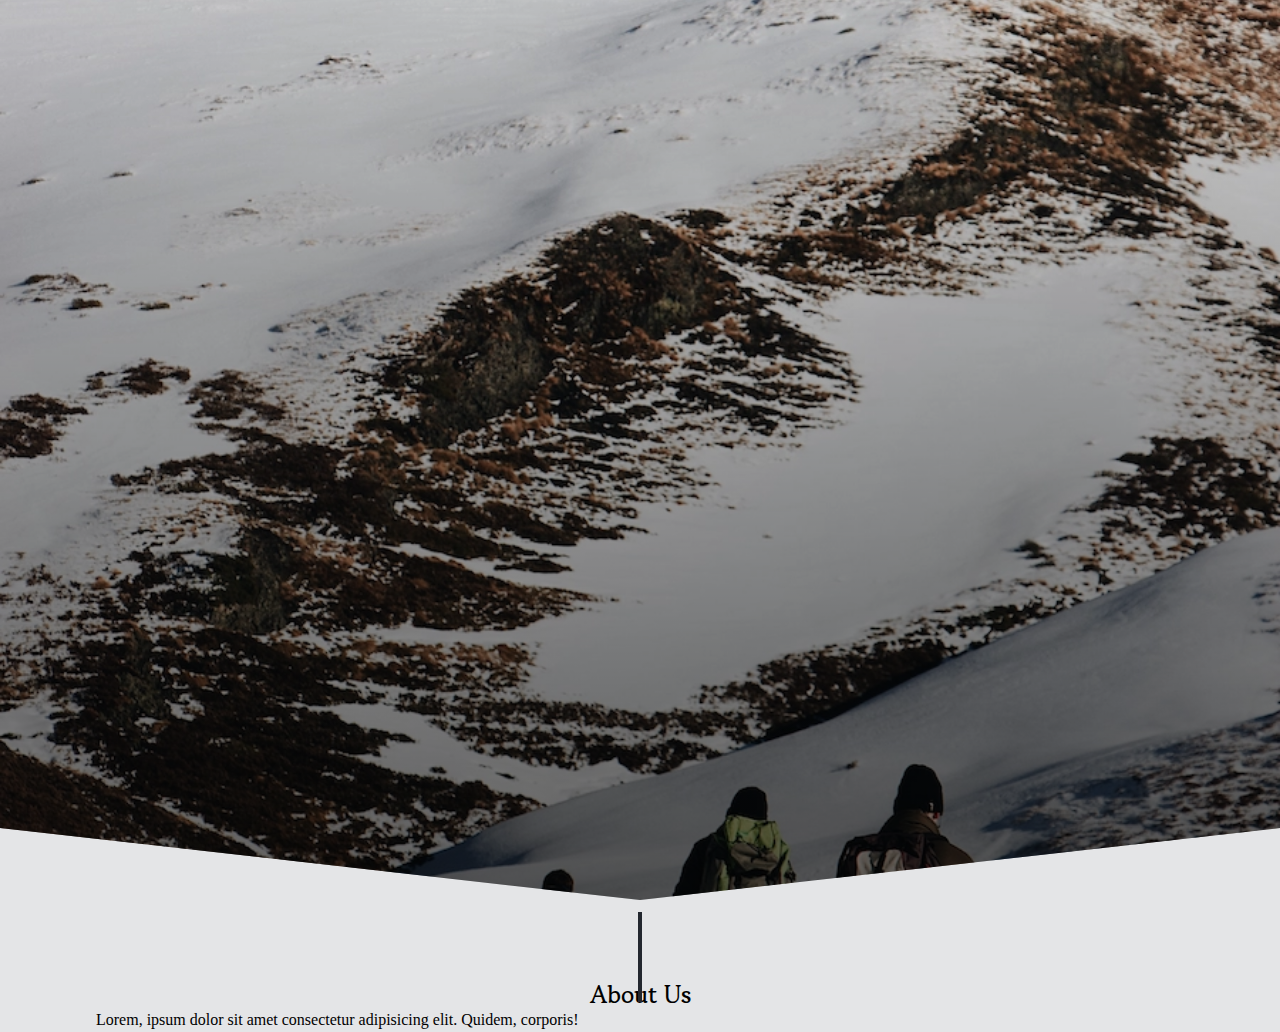
==== index.html @ 4d96a9f2 "moderate additions" ====
<!DOCTYPE html>
<html lang="en">
    <head>
        <meta charset="UTF-8" />
        <meta http-equiv="X-UA-Compatible" content="IE=edge" />
        <meta name="viewport" content="width=device-width, initial-scale=1.0" />
        <title>Adventure Club</title>
        <!-- Google font -->
        <link rel="preconnect" href="https://fonts.googleapis.com" />
        <link rel="preconnect" href="https://fonts.gstatic.com" crossorigin />
        <link href="https://fonts.googleapis.com/css2?family=Gowun+Batang:wght@400;700&family=Roboto:ital,wght@0,300;0,400;1,700;1,900&display=swap" rel="stylesheet" />
        <!-- CSS -->
        <link rel="stylesheet" href="style.css" />
        <!-- Javascript -->
        <script src="./script.js" defer></script>
    </head>
    <body>
        <header class="header">
            <nav class="header__main-nav">
                <div class="header__nav-content">
                    <div class="header__nav-header">

                    </div>
                    <div class="header__nav-list-container">
                        <ul class="header__nav-list">
                            <li><a href="#">Home</a></li>
                            <li><a href="#">About Us</a></li>
                            <li><a href="#">Activities</a></li>
                            <li><a href="#">Blog</a></li>
                            <li><a href="#">Contact</a></li>
                        </ul>
                    </div>
                </div>
            </nav>

            <div class="header__banner">
                <div class="container header__banner-text-wrapper">
                    <img src="./assets/logos/mountain-logo-white.png" class="header__banner-logo" alt="">
                    <h1 class="header__heading">Welcome to Mountain Expeditions Club!</h1>
                    <p class="header__intro-text">Overseers Expeditions, Mountain Challenges, Private Guiding & Instructing</p>
                </div>
            </div>
        </header>
        
        <section class="about">
            <div class="container">
                <h2 class="about__heading">About Us</h2>
                <p>Lorem, ipsum dolor sit amet consectetur adipisicing elit. Quidem, corporis!</p>
            </div>

        </section>
    </body>
</html>
---- style.css ----
/*=================
Custom Properties
=================*/
:root{
    --ff-accent: 'Gowun Batang', serif;
    --ff-primary: 'Roboto', sans-serif;

    --clr-white: hsl(220, 6%, 90%);
    --clr-gray-light: hsl(233, 5%, 61%);
    --clr-gray: hsl(224, 8%, 38%);
    --clr-black: hsl(220, 15%, 16%);

    --clr-primary-v-light: hsl(215, 11%, 70%);
    --clr-primary-light: hsl(212, 12%, 51%);
    --clr-primary: hsl(219, 18%, 34%);
    
    --transition: all .3s;
    --radius: 10px;
}
/*=================
Global Styles
=================*/
*, *::before, *::after{
    padding: 0;
    margin: 0;
    box-sizing: border-box;
}
body{
    background: var(--clr-white);
    line-height: 1.5;
}
img{
    max-width: 100%;
}
a{
    text-decoration: none;
}
h1,h2,h3{
    font-family: var(--ff-accent);
    line-height: 1.1;
}
/*=================
Utility Classes
=================*/
.container{
    width: min(85vw, 70.5rem);
    margin: 0 auto;
}
.row{
    display: flex;
}
/*=================
Animations
=================*/
@keyframes fade-in {
    to {
        opacity: 1;
        transform: translate(0);
    }
}
/*=================
Main Header
=================*/
.header{
    background: linear-gradient(to top, hsla(0,0%,0%,.6), hsla(0,0%,0%,.1)),
        url("./assets/images/mobile/hero.webp") no-repeat center /cover;
    min-height: 100vh;
    clip-path: polygon(0 0, 100% 0, 100% 92%, 50% 100%, 0 92%);
    color: white;
    display: flex;
    justify-content: center;
    align-items: center;
}
.header__nav-list-container{
    display: none;
}
.header__banner{
    display: flex;
    flex-direction: column;
    justify-content: center;
    align-items: center;

}
.header__banner-logo{
    display: block;
    width: 150px;
    margin: 0 auto;
    transform: translateY(-20px);
    opacity: 0;
    animation: fade-in 1s ease-out forwards;
}
.header__banner-text-wrapper{
    text-align: center;
}
.header__heading{
    font-size: 2.5rem;
    opacity: 0;
    margin-top: 2rem;
    transform: translateX(-20px);
    animation: fade-in 1s ease-out forwards 1s;
}
.header__intro-text{
    font-family: var(--ff-primary);
    font-size: 0.8125rem;
    font-style: italic;
    opacity: 0;
    transform: translateY(20px);
    animation: fade-in 1s ease-out forwards 2s;
    margin-top: 1.5rem;

}
/*=================
About Us Section
=================*/
.about{
    margin-top: 4.5rem;
    position: relative;
}
.about::before{
    content: "";
    position: absolute;
    top: -100%;
    left: 50%;
    transform: translateX(-50%);
    height: 90px;
    width: 4px;
    background: var(--clr-black)
}
.about__heading{
    padding-top: .6rem;
    text-align: center;
    font-weight: 700;
    /* transform: translateX(-10px); */
    /* opacity: 0; */
    /* animation: fade-in 1s ease-out forwards; */
}
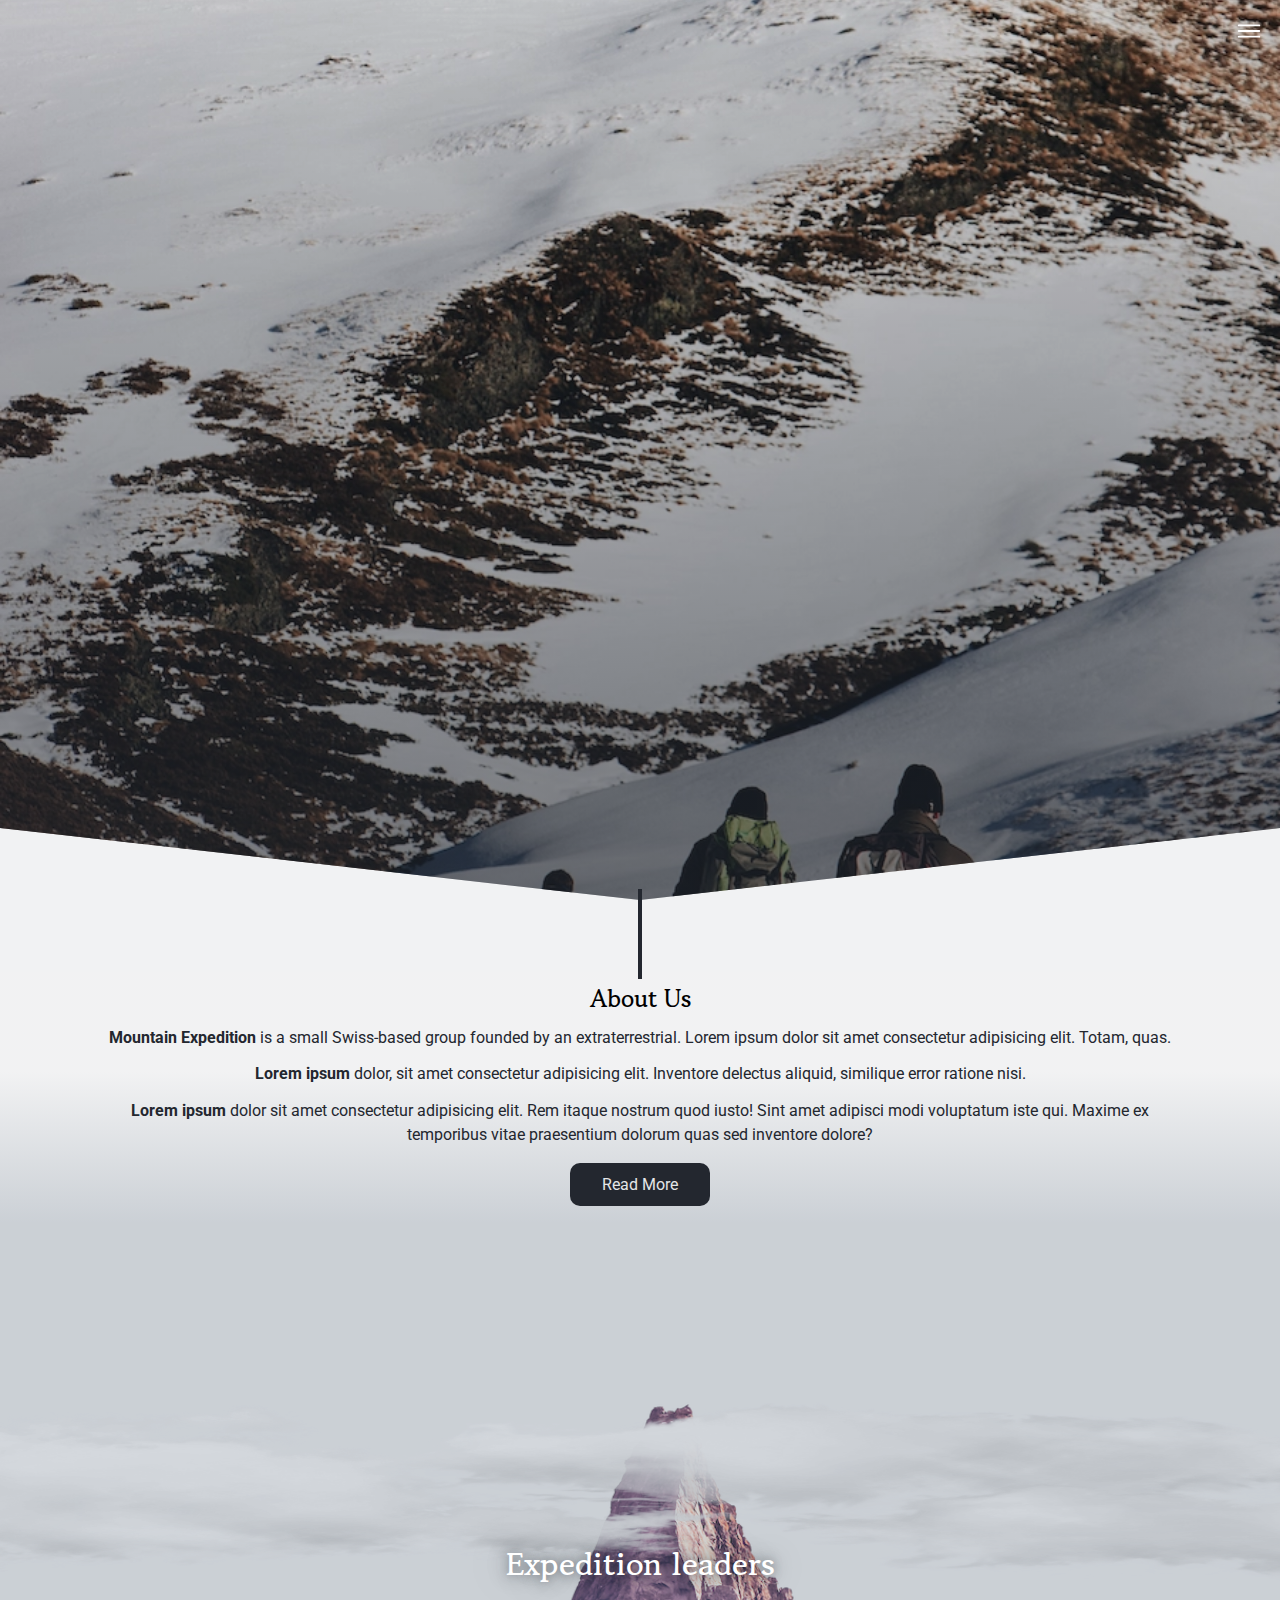
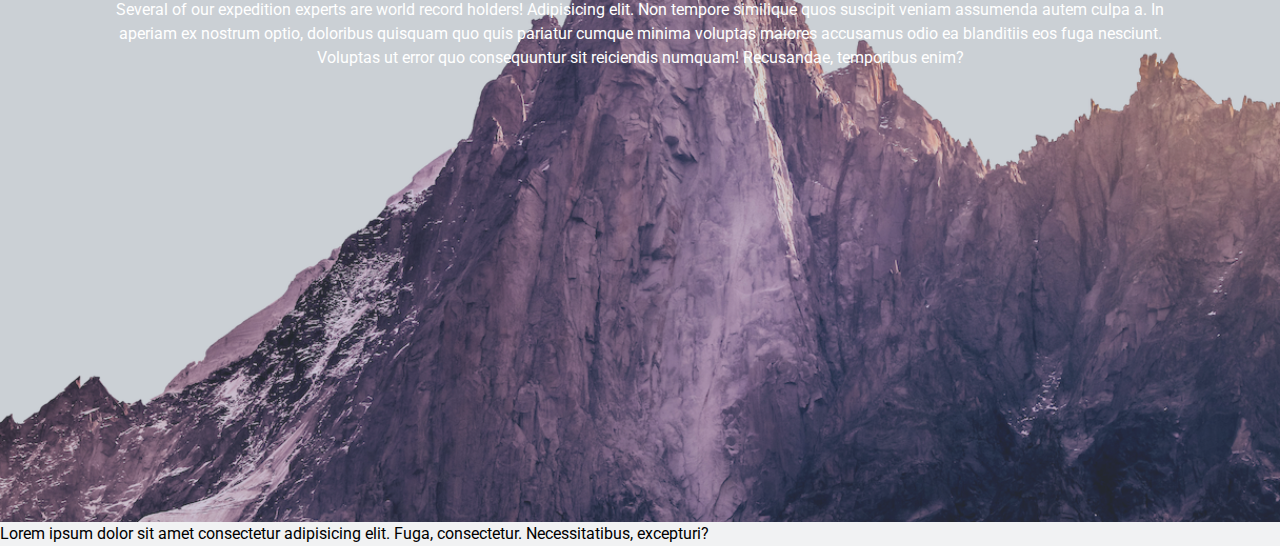
==== commit 2cad638f: "done with about section" ====
--- a/index.html
+++ b/index.html
@@ -15,12 +15,13 @@
         <script src="./script.js" defer></script>
     </head>
     <body>
+
         <header class="header">
             <nav class="header__main-nav">
                 <div class="header__nav-content">
-                    <div class="header__nav-header">
-
-                    </div>
+                    <button type="button" class="header__toggle-btn">
+                        <svg class="header__toggle-icon" xmlns="http://www.w3.org/2000/svg" viewBox="0 0 512 512"><title>ionicons-v5-j</title><line x1="80" y1="160" x2="432" y2="160" style="fill:none;stroke:#fff;stroke-linecap:round;stroke-miterlimit:10;stroke-width:32px"/><line x1="80" y1="256" x2="432" y2="256" style="fill:none;stroke:#fff;stroke-linecap:round;stroke-miterlimit:10;stroke-width:32px"/><line x1="80" y1="352" x2="432" y2="352" style="fill:none;stroke:#fff;stroke-linecap:round;stroke-miterlimit:10;stroke-width:32px"/></svg>
+                    </button>
                     <div class="header__nav-list-container">
                         <ul class="header__nav-list">
                             <li><a href="#">Home</a></li>
@@ -45,9 +46,38 @@
         <section class="about">
             <div class="container">
                 <h2 class="about__heading">About Us</h2>
-                <p>Lorem, ipsum dolor sit amet consectetur adipisicing elit. Quidem, corporis!</p>
+                <div class="row">
+                    <div class="col">
+                        <p class="about__text"><strong>Mountain Expedition</strong> is a small Swiss-based group founded
+                            by an extraterrestrial. Lorem ipsum dolor sit amet consectetur adipisicing elit. Totam, quas.
+                        </p>
+                        <p class="about__text"><strong>Lorem ipsum</strong> dolor, sit amet consectetur adipisicing elit. Inventore delectus aliquid, similique error ratione nisi.</p>
+                    </div>
+                    <div class="col">
+                        <p class="about__text"><strong>Lorem ipsum</strong> dolor sit amet consectetur adipisicing elit. Rem itaque nostrum quod iusto! Sint amet adipisci modi voluptatum iste qui. Maxime ex temporibus vitae praesentium dolorum quas sed inventore dolore?</p>
+                        <a href="#" class="about__about-btn">Read More</a>
+                    </div>
+                </div>
             </div>
+        </section>
 
+        <section class="leaders">
+            <div class="container">
+                 <img src="./assets/logos/mountain-logo-alt.png" class="leaders__logo" alt="Mountain logo">
+                <h2 class="leaders__heading">
+                    Expedition leaders
+                </h2>
+                <p class="leaders__text">Several of our expedition experts are world record holders! Adipisicing elit. Non tempore similique quos suscipit veniam assumenda autem culpa a. In aperiam ex nostrum optio, doloribus quisquam quo quis pariatur cumque minima voluptas maiores accusamus odio ea blanditiis eos fuga nesciunt. Voluptas ut error quo consequuntur sit reiciendis numquam! Recusandae, temporibus enim?</p>
+            </div>
         </section>
+
+        <section class="activities">
+            <p>Lorem ipsum dolor sit amet consectetur adipisicing elit. Fuga, consectetur. Necessitatibus, excepturi?</p>
+        </section>
+
+        <footer class="footer">
+
+        </footer>
+
     </body>
 </html>
--- a/style.css
+++ b/style.css
@@ -26,7 +26,8 @@
     box-sizing: border-box;
 }
 body{
-    background: var(--clr-white);
+    font-family: var(--ff-primary);
+    background:hsl(220, 6%, 95%) ;
     line-height: 1.5;
 }
 img{
@@ -58,11 +59,19 @@
         transform: translate(0);
     }
 }
+@keyframes clouds {
+    from{
+        background-position: 50% 0%;
+    }
+    to{
+        background-position: -550% 0%;
+    }
+}
 /*=================
 Main Header
 =================*/
 .header{
-    background: linear-gradient(to top, hsla(0,0%,0%,.6), hsla(0,0%,0%,.1)),
+    background: linear-gradient(to top, hsla(220, 15%, 16%,.6), hsla(220, 15%, 16%,.1)),
         url("./assets/images/mobile/hero.webp") no-repeat center /cover;
     min-height: 100vh;
     clip-path: polygon(0 0, 100% 0, 100% 92%, 50% 100%, 0 92%);
@@ -71,6 +80,16 @@
     justify-content: center;
     align-items: center;
 }
+.header__toggle-btn{
+    background: none;
+    border: none;
+}
+.header__toggle-icon{
+    width: 30px;
+    position: absolute;
+    top: 1rem;
+    right: 1rem;
+}
 .header__nav-list-container{
     display: none;
 }
@@ -81,7 +100,8 @@
     align-items: center;
 
 }
-.header__banner-logo{
+.header__banner-logo,
+.leaders__logo{
     display: block;
     width: 150px;
     margin: 0 auto;
@@ -115,11 +135,12 @@
 .about{
     margin-top: 4.5rem;
     position: relative;
+    background: linear-gradient(to top, hsla(212, 12%, 51%, .3), hsla(220, 6%, 95%, 1) 60%)
 }
 .about::before{
     content: "";
     position: absolute;
-    top: -100%;
+    top: -5.2rem;
     left: 50%;
     transform: translateX(-50%);
     height: 90px;
@@ -127,10 +148,84 @@
     background: var(--clr-black)
 }
 .about__heading{
-    padding-top: .6rem;
+    padding-top: .6em;
     text-align: center;
     font-weight: 700;
     /* transform: translateX(-10px); */
     /* opacity: 0; */
     /* animation: fade-in 1s ease-out forwards; */
-}+}
+.about .row{
+    display: block;
+    text-align: center;
+    color: var(--clr-black);
+}
+.about__text{
+    margin-top: .8em;
+    width: (90%, 30ch);
+}
+.about__about-btn{
+    display: inline-block;
+    margin: 1em 0;
+    padding: .6em 2em;
+    background: var(--clr-black);
+    color: var(--clr-white);
+    border-radius: var(--radius);
+}
+/*=================
+Leader Section
+=================*/
+.leaders{
+    padding-top: 6rem;
+    position: relative;
+    min-height: 100vh;
+    color: white;
+    text-align: center;
+    background: hsla(212, 12%, 51%, .3);
+    overflow: hidden;
+}
+.leaders__logo{
+    margin-top: 6em;
+}
+.leaders__heading{
+    margin-top: .5em;
+    font-size: 2rem;
+    text-shadow: 0 0 10px hsla(220, 15%, 16%, .4),
+        0 0 20px hsla(220, 15%, 16%, .4),
+        0 0 50px hsla(220, 15%, 16%, .3);
+    
+ }
+.leaders::before{
+    content: "";
+    position: absolute;
+    top: 20%;
+    left: 0;
+    width: 100%;
+    height: 100%;
+    background: url("./assets/images/mobile/expedition.png") center / cover no-repeat;
+    filter: saturate(150%);
+    z-index: -2;
+}
+.leaders::after{
+    content: "";
+    position: absolute;
+    top: 20%;
+    left: 0;
+    width: 100%;
+    height: 200px;
+    background: url("./assets/images/cloud2.png") center / cover repeat;
+    background-size: 200% 100%;
+    filter: saturate(200%);
+    z-index: -1;
+    animation: clouds 120s linear infinite ;
+}
+.leaders__text{
+    margin-top: 1rem;
+}
+/*=================
+Activities Section
+=================*/
+
+/*=================
+Footer
+=================*/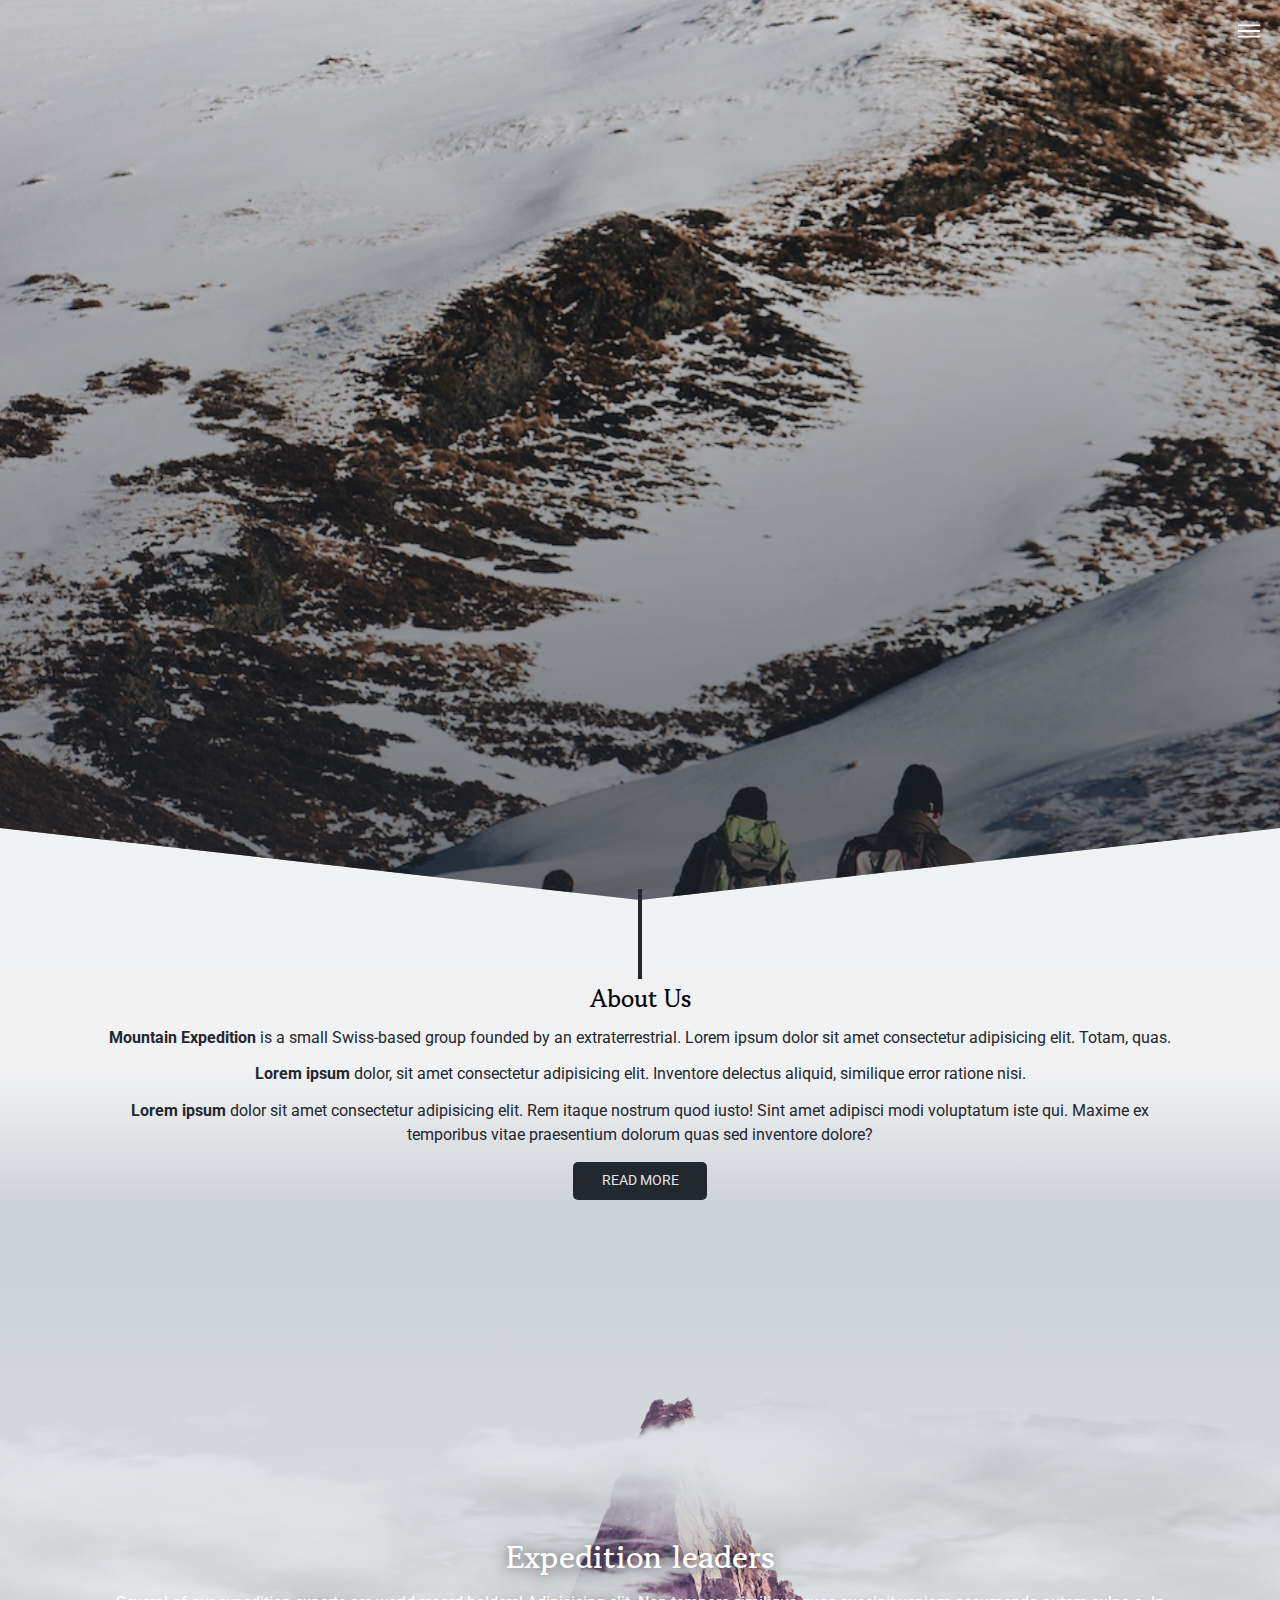
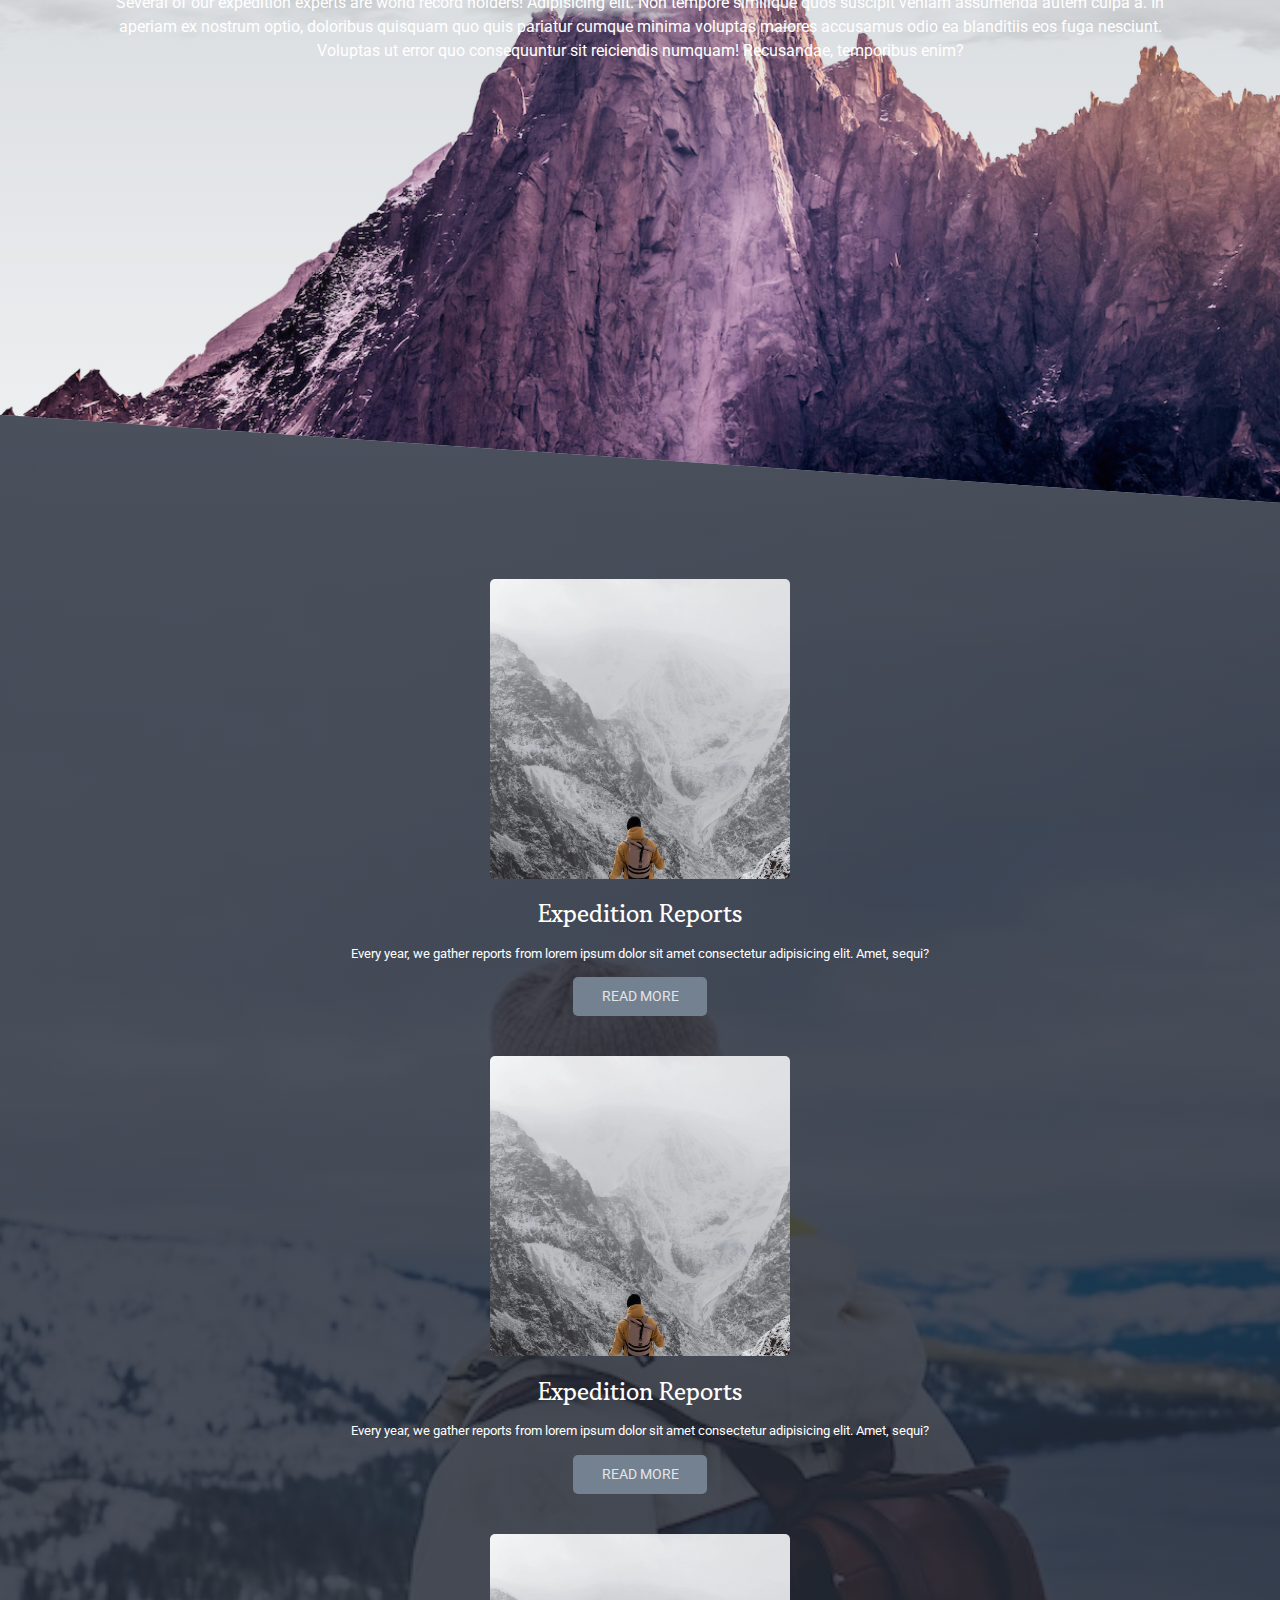
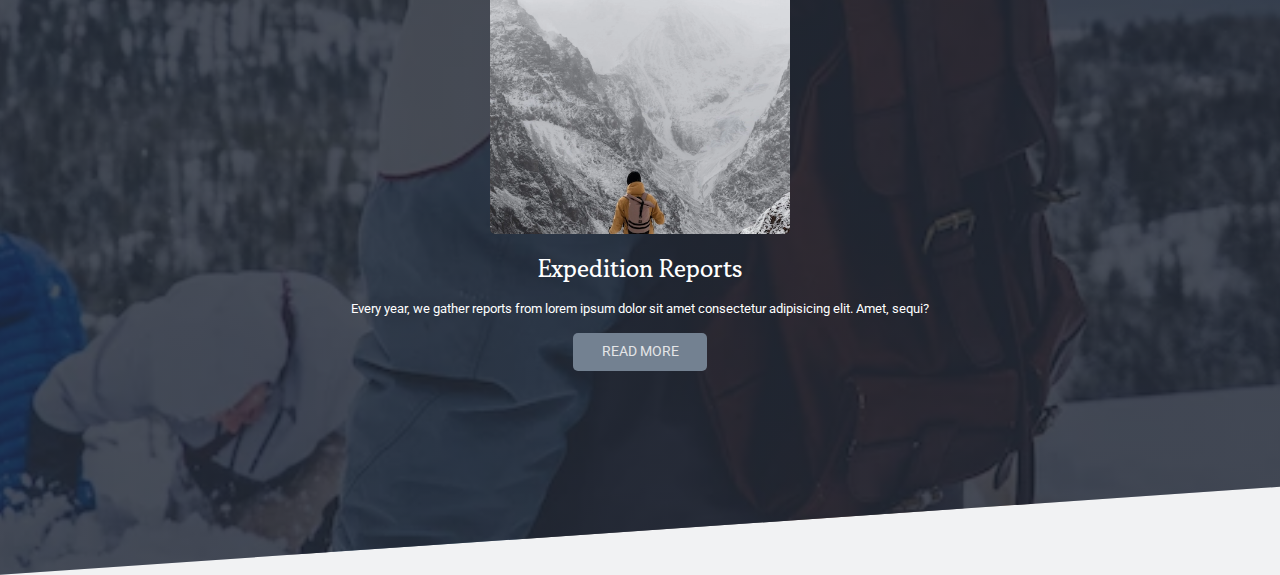
==== commit 58ab68e1: "more improvements" ====
--- a/index.html
+++ b/index.html
@@ -72,11 +72,38 @@
         </section>
 
         <section class="activities">
-            <p>Lorem ipsum dolor sit amet consectetur adipisicing elit. Fuga, consectetur. Necessitatibus, excepturi?</p>
+            <div class="container">
+                <div class="row">
+                    <article class="activities__card">
+                        <div class="activities__img-wrapper">
+                            <img src="./assets/images/mobile/expedition-reports.webp" alt="Man hiking">
+                        </div>
+                        <h3 class="activities__card-heading">Expedition Reports</h3>
+                        <p class="activities__card-excerpt">Every year, we gather reports from lorem ipsum dolor sit amet consectetur adipisicing elit. Amet, sequi?</p>
+                        <a href="#" class="activities__btn">Read More</a>
+                    </article>
+                    <article class="activities__card">
+                        <div class="activities__img-wrapper">
+                            <img src="./assets/images/mobile/expedition-reports.webp" alt="Man hiking">
+                        </div>
+                        <h3 class="activities__card-heading">Expedition Reports</h3>
+                        <p class="activities__card-excerpt">Every year, we gather reports from lorem ipsum dolor sit amet consectetur adipisicing elit. Amet, sequi?</p>
+                        <a href="#" class="activities__btn">Read More</a>
+                    </article>
+                    <article class="activities__card">
+                        <div class="activities__img-wrapper">
+                            <img src="./assets/images/mobile/expedition-reports.webp" alt="Man hiking">
+                        </div>
+                        <h3 class="activities__card-heading">Expedition Reports</h3>
+                        <p class="activities__card-excerpt">Every year, we gather reports from lorem ipsum dolor sit amet consectetur adipisicing elit. Amet, sequi?</p>
+                        <a href="#" class="activities__btn">Read More</a>
+                    </article>
+                </div>
+            </div>
         </section>
 
         <footer class="footer">
-
+            <!-- <p>Lorem, ipsum dolor.</p> -->
         </footer>
 
     </body>
--- a/style.css
+++ b/style.css
@@ -1,9 +1,9 @@
 /*=================
 Custom Properties
 =================*/
-:root{
-    --ff-accent: 'Gowun Batang', serif;
-    --ff-primary: 'Roboto', sans-serif;
+:root {
+    --ff-accent: "Gowun Batang", serif;
+    --ff-primary: "Roboto", sans-serif;
 
     --clr-white: hsl(220, 6%, 90%);
     --clr-gray-light: hsl(233, 5%, 61%);
@@ -13,41 +13,45 @@
     --clr-primary-v-light: hsl(215, 11%, 70%);
     --clr-primary-light: hsl(212, 12%, 51%);
     --clr-primary: hsl(219, 18%, 34%);
-    
-    --transition: all .3s;
-    --radius: 10px;
+
+    --transition: all 0.3s;
+    --radius: 5px;
 }
 /*=================
 Global Styles
 =================*/
-*, *::before, *::after{
+*,
+*::before,
+*::after {
     padding: 0;
     margin: 0;
     box-sizing: border-box;
 }
-body{
+body {
     font-family: var(--ff-primary);
-    background:hsl(220, 6%, 95%) ;
+    background: hsl(220, 6%, 95%);
     line-height: 1.5;
 }
-img{
+img {
     max-width: 100%;
 }
-a{
+a {
     text-decoration: none;
 }
-h1,h2,h3{
+h1,
+h2,
+h3 {
     font-family: var(--ff-accent);
     line-height: 1.1;
 }
 /*=================
 Utility Classes
 =================*/
-.container{
+.container {
     width: min(85vw, 70.5rem);
     margin: 0 auto;
 }
-.row{
+.row {
     display: flex;
 }
 /*=================
@@ -60,19 +64,18 @@
     }
 }
 @keyframes clouds {
-    from{
+    from {
         background-position: 50% 0%;
     }
-    to{
+    to {
         background-position: -550% 0%;
     }
 }
 /*=================
 Main Header
 =================*/
-.header{
-    background: linear-gradient(to top, hsla(220, 15%, 16%,.6), hsla(220, 15%, 16%,.1)),
-        url("./assets/images/mobile/hero.webp") no-repeat center /cover;
+.header {
+    background: linear-gradient(to top, hsla(220, 15%, 16%, 0.6), hsla(220, 15%, 16%, 0.1)), url("./assets/images/mobile/hero.webp") no-repeat center / cover;
     min-height: 100vh;
     clip-path: polygon(0 0, 100% 0, 100% 92%, 50% 100%, 0 92%);
     color: white;
@@ -80,28 +83,27 @@
     justify-content: center;
     align-items: center;
 }
-.header__toggle-btn{
+.header__toggle-btn {
     background: none;
     border: none;
 }
-.header__toggle-icon{
+.header__toggle-icon {
     width: 30px;
     position: absolute;
     top: 1rem;
     right: 1rem;
 }
-.header__nav-list-container{
+.header__nav-list-container {
     display: none;
 }
-.header__banner{
+.header__banner {
     display: flex;
     flex-direction: column;
     justify-content: center;
     align-items: center;
-
 }
 .header__banner-logo,
-.leaders__logo{
+.leaders__logo {
     display: block;
     width: 150px;
     margin: 0 auto;
@@ -109,17 +111,17 @@
     opacity: 0;
     animation: fade-in 1s ease-out forwards;
 }
-.header__banner-text-wrapper{
-    text-align: center;
-}
-.header__heading{
+.header__banner-text-wrapper {
+    text-align: center;
+}
+.header__heading {
     font-size: 2.5rem;
     opacity: 0;
     margin-top: 2rem;
     transform: translateX(-20px);
     animation: fade-in 1s ease-out forwards 1s;
 }
-.header__intro-text{
+.header__intro-text {
     font-family: var(--ff-primary);
     font-size: 0.8125rem;
     font-style: italic;
@@ -127,17 +129,16 @@
     transform: translateY(20px);
     animation: fade-in 1s ease-out forwards 2s;
     margin-top: 1.5rem;
-
 }
 /*=================
 About Us Section
 =================*/
-.about{
+.about {
     margin-top: 4.5rem;
     position: relative;
-    background: linear-gradient(to top, hsla(212, 12%, 51%, .3), hsla(220, 6%, 95%, 1) 60%)
-}
-.about::before{
+    background: linear-gradient(to top, hsla(212, 12%, 51%, 0.3), hsla(220, 6%, 95%, 1) 60%);
+}
+.about::before {
     content: "";
     position: absolute;
     top: -5.2rem;
@@ -145,87 +146,137 @@
     transform: translateX(-50%);
     height: 90px;
     width: 4px;
-    background: var(--clr-black)
-}
-.about__heading{
-    padding-top: .6em;
+    background: var(--clr-black);
+}
+.about__heading {
+    padding-top: 0.6em;
     text-align: center;
     font-weight: 700;
     /* transform: translateX(-10px); */
     /* opacity: 0; */
     /* animation: fade-in 1s ease-out forwards; */
 }
-.about .row{
+.about .row {
     display: block;
     text-align: center;
     color: var(--clr-black);
 }
-.about__text{
-    margin-top: .8em;
+.about__text {
+    margin-top: 0.8em;
     width: (90%, 30ch);
 }
-.about__about-btn{
+.about__about-btn,
+.activities__btn {
     display: inline-block;
+    font-size: 0.9rem;
     margin: 1em 0;
-    padding: .6em 2em;
+    padding: 0.6em 2em;
     background: var(--clr-black);
     color: var(--clr-white);
     border-radius: var(--radius);
+    text-transform: uppercase;
 }
 /*=================
 Leader Section
 =================*/
-.leaders{
+.leaders {
     padding-top: 6rem;
     position: relative;
     min-height: 100vh;
     color: white;
     text-align: center;
-    background: hsla(212, 12%, 51%, .3);
+    background: linear-gradient(hsla(212, 12%, 51%, 0.3), hsla(212, 12%, 51%, 0));
     overflow: hidden;
 }
-.leaders__logo{
+.leaders .container{
+    z-index: 2;
+}
+.leaders__logo {
     margin-top: 6em;
 }
-.leaders__heading{
-    margin-top: .5em;
+.leaders__heading {
+    margin-top: 0.5em;
     font-size: 2rem;
-    text-shadow: 0 0 10px hsla(220, 15%, 16%, .4),
-        0 0 20px hsla(220, 15%, 16%, .4),
-        0 0 50px hsla(220, 15%, 16%, .3);
-    
- }
-.leaders::before{
+    text-shadow: 0 0 10px hsla(220, 15%, 16%, 0.4), 0 0 20px hsla(220, 15%, 16%, 0.4), 0 0 50px hsla(220, 15%, 16%, 0.3);
+}
+.leaders::before {
     content: "";
     position: absolute;
     top: 20%;
     left: 0;
     width: 100%;
-    height: 100%;
+    height: 100vh;
     background: url("./assets/images/mobile/expedition.png") center / cover no-repeat;
     filter: saturate(150%);
-    z-index: -2;
-}
-.leaders::after{
+    z-index: -3;
+}
+.leaders::after {
     content: "";
     position: absolute;
     top: 20%;
     left: 0;
     width: 100%;
-    height: 200px;
+    height: 300px;
     background: url("./assets/images/cloud2.png") center / cover repeat;
     background-size: 200% 100%;
-    filter: saturate(200%);
     z-index: -1;
-    animation: clouds 120s linear infinite ;
-}
-.leaders__text{
+    animation: clouds 120s linear infinite;
+}
+.leaders__text {
     margin-top: 1rem;
 }
 /*=================
 Activities Section
 =================*/
-
+.activities {
+    position: relative;
+    color: white;
+    padding-top: 4rem;
+    text-align: center;
+}
+.activities::before{
+    content: "";
+    position: absolute;
+    top: -100px;
+    left: 0;
+    width: 100%;
+    height: 110rem;
+    background: linear-gradient(90deg, hsla(220, 25%, 16%, .8), hsla(220, 25%, 16%, .8)),
+    url("./assets/images/mobile/snowfield.webp") center /cover no-repeat;
+    clip-path: polygon(0 0, 100% 5%, 100% 95%, 0 100%);
+    z-index: -1;
+}
+.activities::after{
+
+}
+.activities .row {
+    display: block;
+}
+.activities__card{
+}
+.activities__card + .activities__card{
+    margin-top: 2.5rem;
+}
+.activities__card-heading{
+    font-size: 1.5rem;
+    margin-top: 1.4rem;
+}
+.activities__card-excerpt{
+    margin-top: 1rem;
+    font-size: 0.8125rem;
+}
+.activities__img-wrapper {
+    width: min(100%, 300px);
+    height: 300px;
+    border-radius: var(--radius);
+    overflow: hidden;
+    margin: 0 auto;
+}
+.activities__btn {
+    background: var(--clr-primary-light);
+    text-transform: uppercase;
+    margin-bottom: 0;
+}
 /*=================
 Footer
-=================*/+=================*/
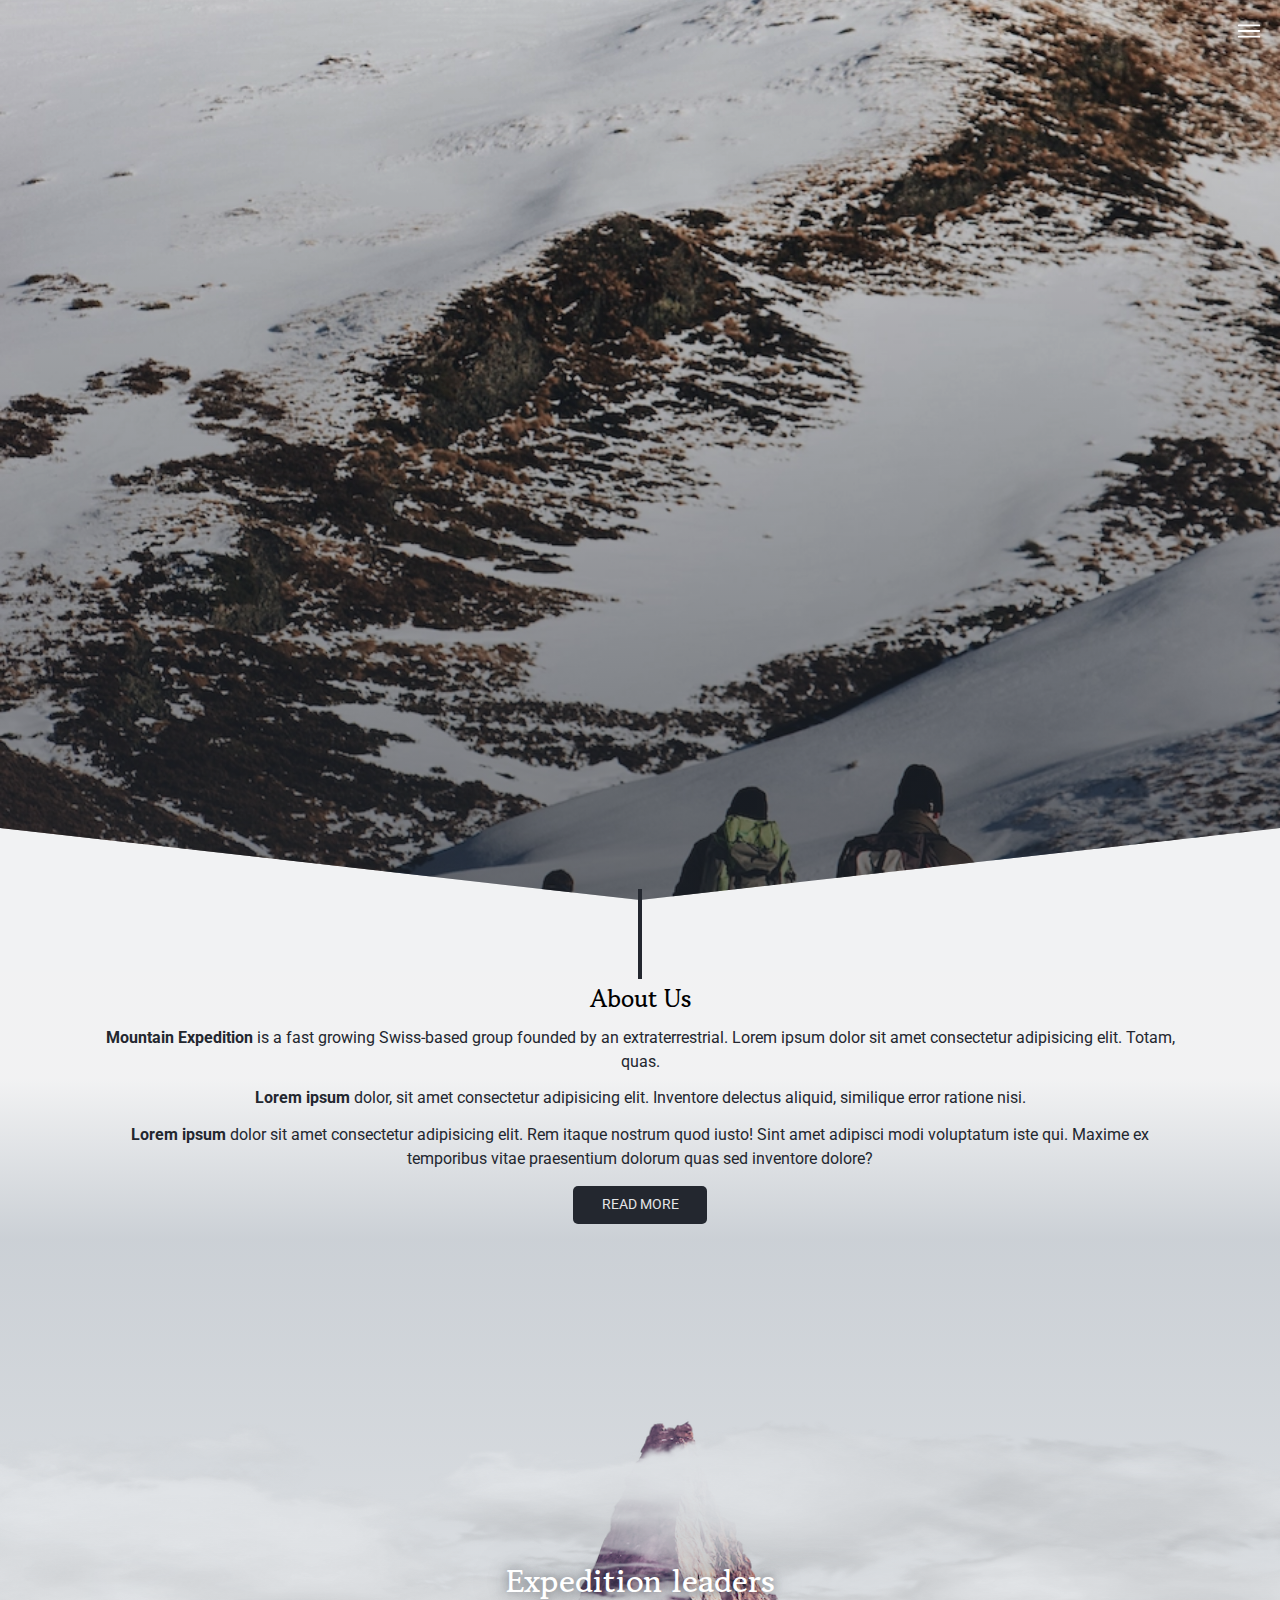
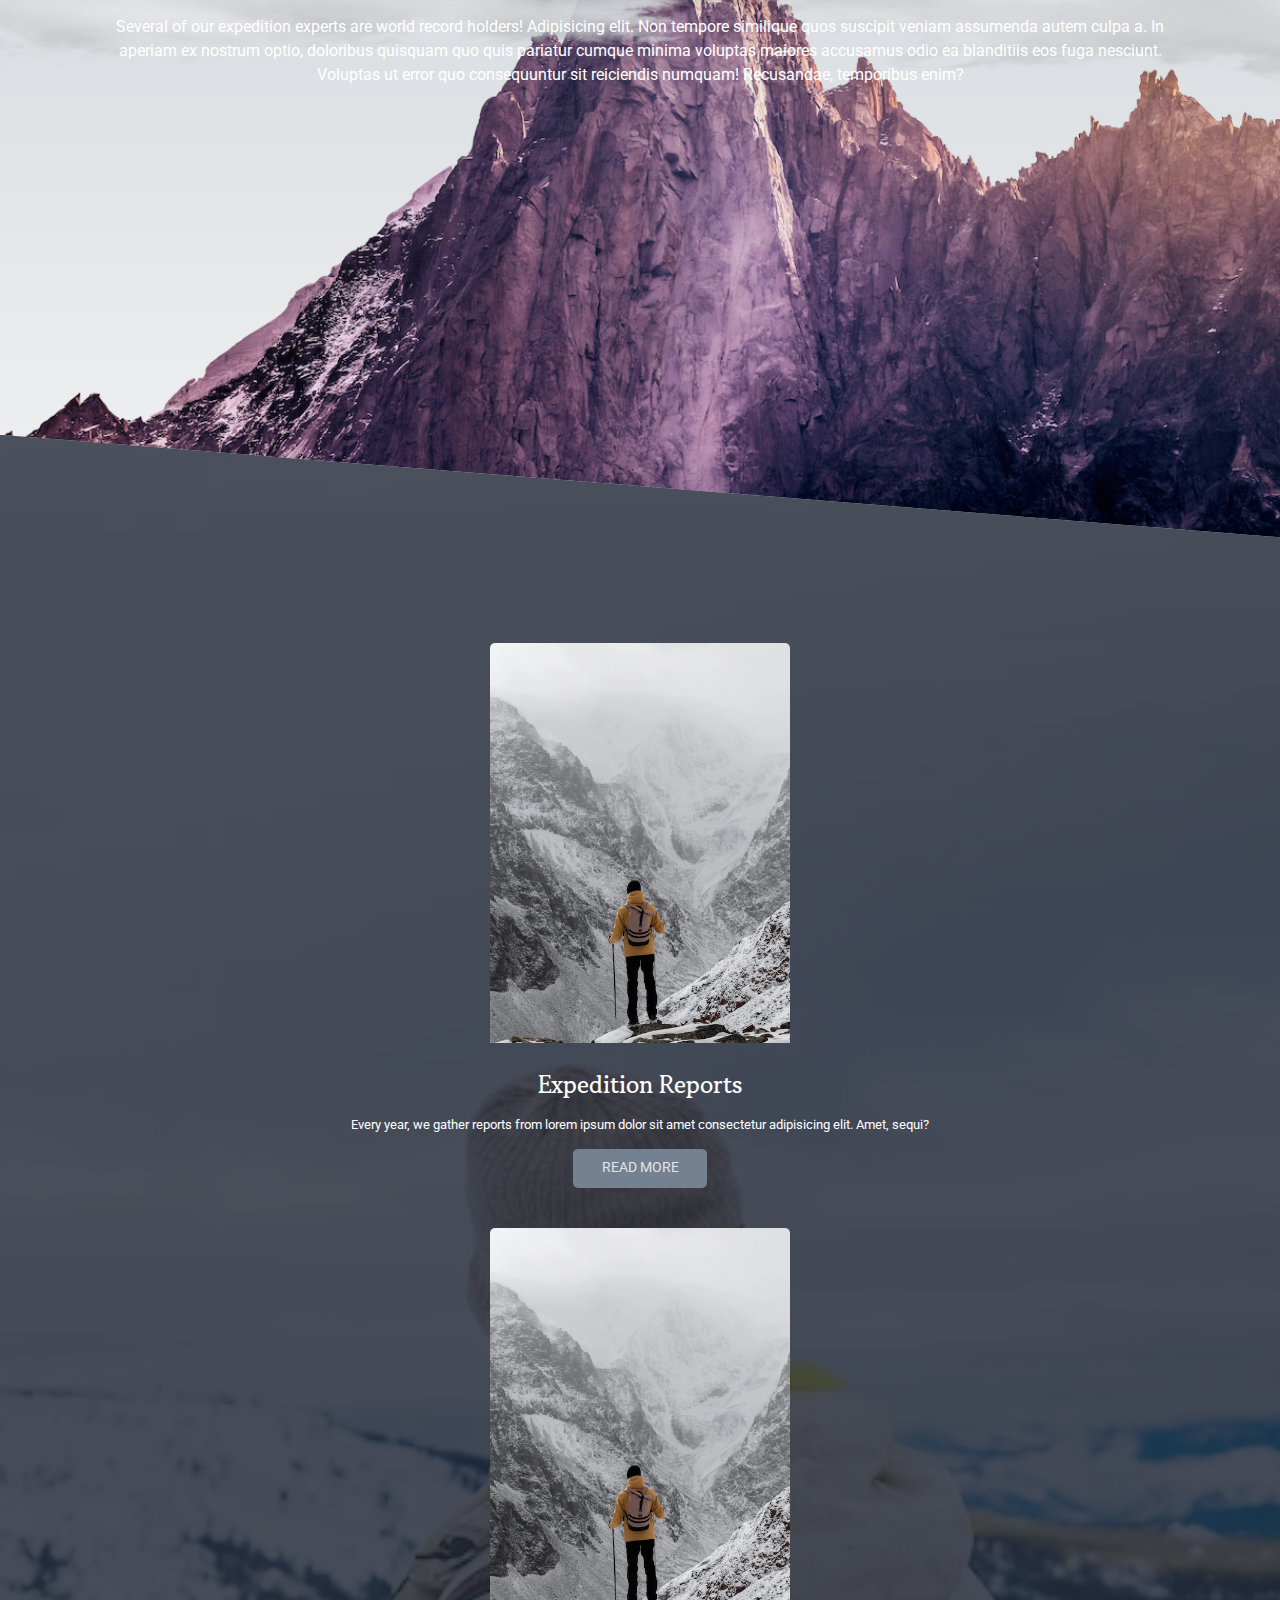
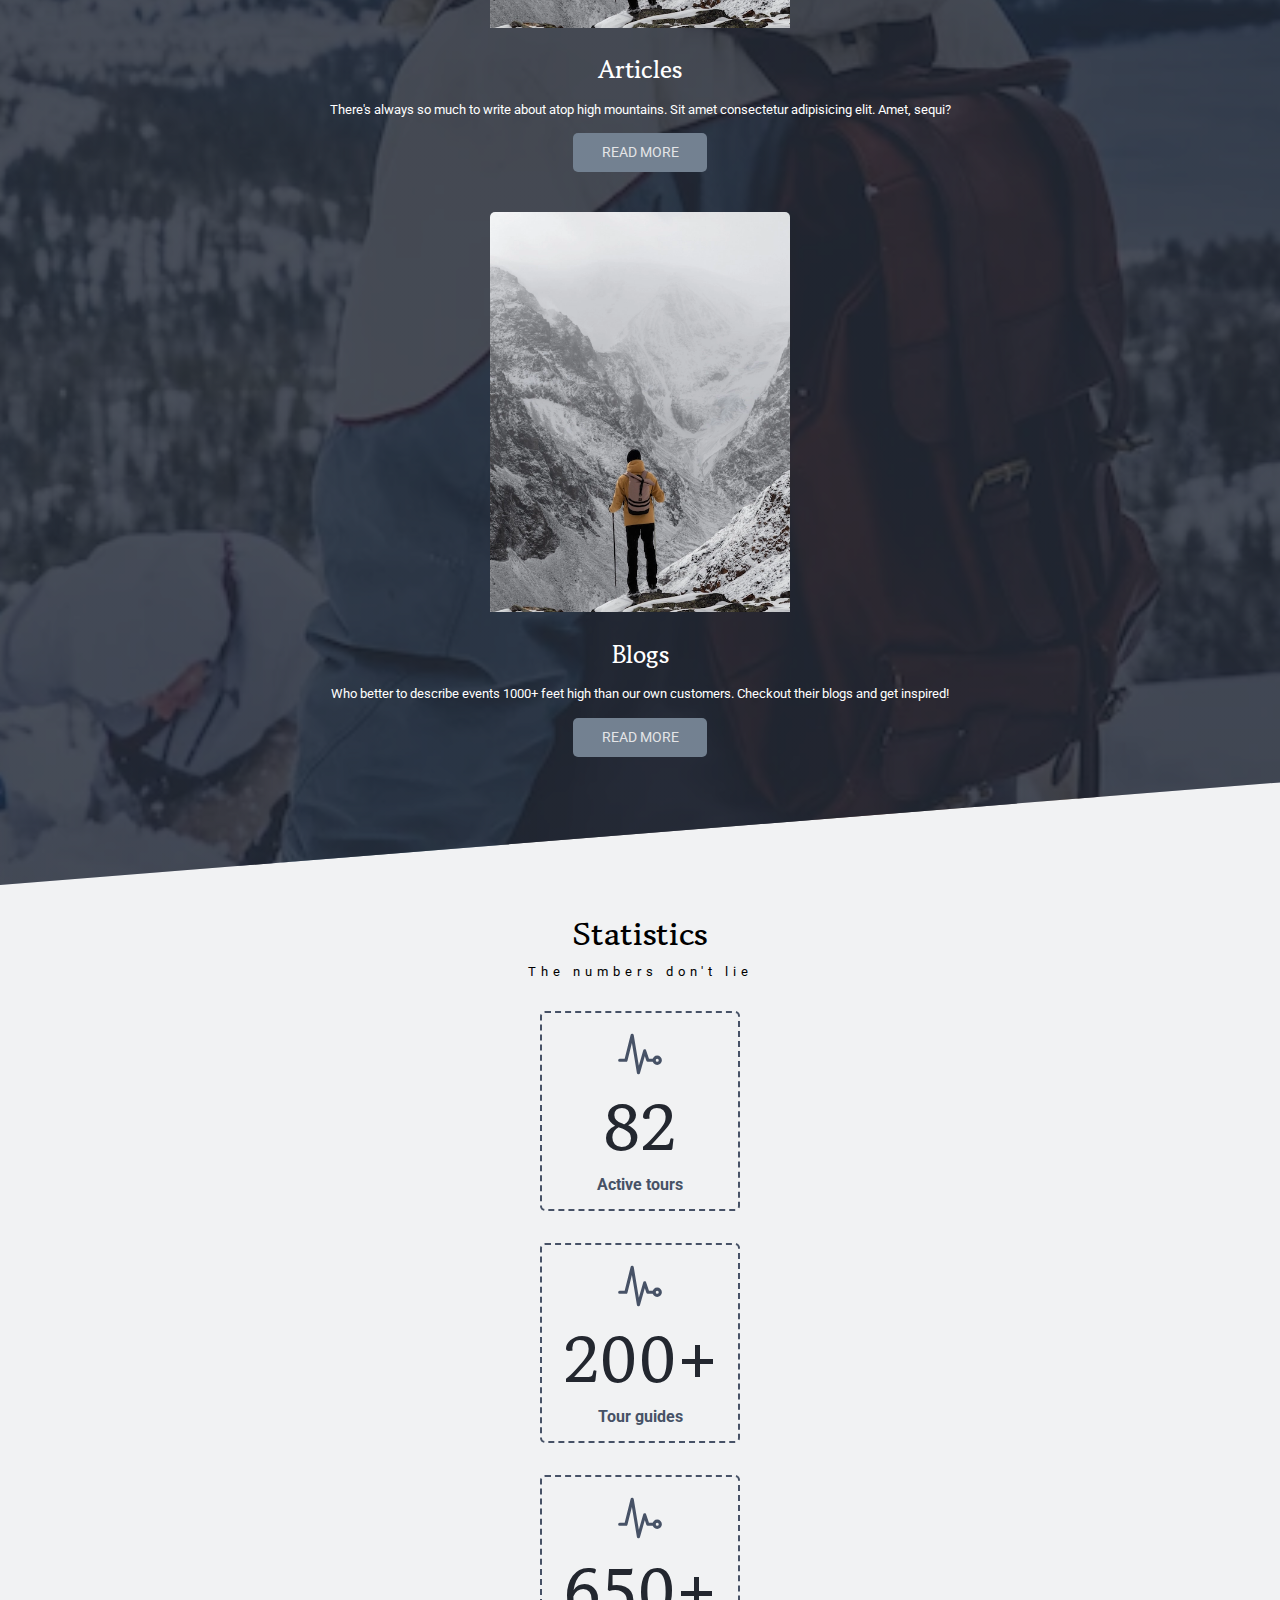
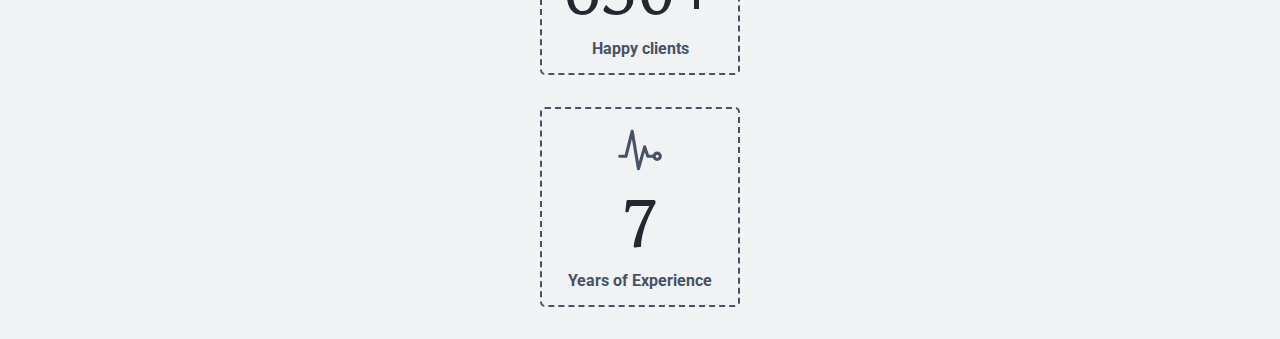
==== commit c4a07083: "added statistics section and made some tweaks" ====
--- a/index.html
+++ b/index.html
@@ -16,6 +16,7 @@
     </head>
     <body>
 
+        <!-- Header: Navbar, Banner -->
         <header class="header">
             <nav class="header__main-nav">
                 <div class="header__nav-content">
@@ -33,7 +34,7 @@
                     </div>
                 </div>
             </nav>
-
+            
             <div class="header__banner">
                 <div class="container header__banner-text-wrapper">
                     <img src="./assets/logos/mountain-logo-white.png" class="header__banner-logo" alt="">
@@ -42,13 +43,15 @@
                 </div>
             </div>
         </header>
+        <!-- End Header: Navbar, Banner -->
         
+        <!-- About Section -->
         <section class="about">
             <div class="container">
                 <h2 class="about__heading">About Us</h2>
                 <div class="row">
                     <div class="col">
-                        <p class="about__text"><strong>Mountain Expedition</strong> is a small Swiss-based group founded
+                        <p class="about__text"><strong>Mountain Expedition</strong> is a fast growing Swiss-based group founded
                             by an extraterrestrial. Lorem ipsum dolor sit amet consectetur adipisicing elit. Totam, quas.
                         </p>
                         <p class="about__text"><strong>Lorem ipsum</strong> dolor, sit amet consectetur adipisicing elit. Inventore delectus aliquid, similique error ratione nisi.</p>
@@ -60,17 +63,21 @@
                 </div>
             </div>
         </section>
+        <!-- End About Section -->
 
+        <!-- Leaders Section -->
         <section class="leaders">
             <div class="container">
-                 <img src="./assets/logos/mountain-logo-alt.png" class="leaders__logo" alt="Mountain logo">
+                <img src="./assets/logos/mountain-logo-alt.png" class="leaders__logo" alt="Mountain logo">
                 <h2 class="leaders__heading">
                     Expedition leaders
                 </h2>
                 <p class="leaders__text">Several of our expedition experts are world record holders! Adipisicing elit. Non tempore similique quos suscipit veniam assumenda autem culpa a. In aperiam ex nostrum optio, doloribus quisquam quo quis pariatur cumque minima voluptas maiores accusamus odio ea blanditiis eos fuga nesciunt. Voluptas ut error quo consequuntur sit reiciendis numquam! Recusandae, temporibus enim?</p>
             </div>
         </section>
+        <!-- End Leaders Section -->
 
+        <!-- Activities Section -->
         <section class="activities">
             <div class="container">
                 <div class="row">
@@ -86,25 +93,59 @@
                         <div class="activities__img-wrapper">
                             <img src="./assets/images/mobile/expedition-reports.webp" alt="Man hiking">
                         </div>
-                        <h3 class="activities__card-heading">Expedition Reports</h3>
-                        <p class="activities__card-excerpt">Every year, we gather reports from lorem ipsum dolor sit amet consectetur adipisicing elit. Amet, sequi?</p>
+                        <h3 class="activities__card-heading">Articles</h3>
+                        <p class="activities__card-excerpt">There's always so much to write about atop high mountains. Sit amet consectetur adipisicing elit. Amet, sequi?</p>
                         <a href="#" class="activities__btn">Read More</a>
                     </article>
                     <article class="activities__card">
                         <div class="activities__img-wrapper">
                             <img src="./assets/images/mobile/expedition-reports.webp" alt="Man hiking">
                         </div>
-                        <h3 class="activities__card-heading">Expedition Reports</h3>
-                        <p class="activities__card-excerpt">Every year, we gather reports from lorem ipsum dolor sit amet consectetur adipisicing elit. Amet, sequi?</p>
+                        <h3 class="activities__card-heading">Blogs</h3>
+                        <p class="activities__card-excerpt">Who better to describe events 1000+ feet high than our own customers. Checkout their blogs and get inspired!</p>
                         <a href="#" class="activities__btn">Read More</a>
                     </article>
                 </div>
             </div>
         </section>
+        <!-- End Activities Section -->
 
+        <!-- Statistics -->
+        <section class="statistics">
+            <div class="container">
+                <h2 class="statistics__heading">Statistics</h>
+                <p class="statistics__sub-heading">The numbers don't lie</p>
+                <div class="row">
+                    <article class="statistics__card">
+                        <svg class="statistics__icon" xmlns="http://www.w3.org/2000/svg" viewBox="0 0 512 512"><title>ionicons-v5-p</title><polyline points="48 320 112 320 176 64 240 448 304 224 336 320 400 320" style="fill:none;stroke-linecap:round;stroke-linejoin:round;stroke-width:32px"/><circle cx="432" cy="320" r="32" style="fill:none;stroke-linecap:round;stroke-linejoin:round;stroke-width:32px"/></svg>
+                        <span class="statistics__number">82</span>
+                        <span class="statistics__desc">Active tours</span>
+                    </article>
+                    <article class="statistics__card">
+                        <svg class="statistics__icon" xmlns="http://www.w3.org/2000/svg" viewBox="0 0 512 512"><title>ionicons-v5-p</title><polyline points="48 320 112 320 176 64 240 448 304 224 336 320 400 320" style="fill:none;stroke-linecap:round;stroke-linejoin:round;stroke-width:32px"/><circle cx="432" cy="320" r="32" style="fill:none;stroke-linecap:round;stroke-linejoin:round;stroke-width:32px"/></svg>
+                        <span class="statistics__number">200+</span>
+                        <span class="statistics__desc">Tour guides</span>
+                    </article>
+                    <article class="statistics__card">
+                        <svg class="statistics__icon" xmlns="http://www.w3.org/2000/svg" viewBox="0 0 512 512"><title>ionicons-v5-p</title><polyline points="48 320 112 320 176 64 240 448 304 224 336 320 400 320" style="fill:none;stroke-linecap:round;stroke-linejoin:round;stroke-width:32px"/><circle cx="432" cy="320" r="32" style="fill:none;stroke-linecap:round;stroke-linejoin:round;stroke-width:32px"/></svg>
+                        <span class="statistics__number">650+</span>
+                        <span class="statistics__desc">Happy clients</span>
+                    </article>
+                    <article class="statistics__card">
+                        <svg class="statistics__icon" xmlns="http://www.w3.org/2000/svg" viewBox="0 0 512 512"><title>ionicons-v5-p</title><polyline points="48 320 112 320 176 64 240 448 304 224 336 320 400 320" style="fill:none;stroke-linecap:round;stroke-linejoin:round;stroke-width:32px"/><circle cx="432" cy="320" r="32" style="fill:none;stroke-linecap:round;stroke-linejoin:round;stroke-width:32px"/></svg>
+                        <span class="statistics__number">7</span>
+                        <span class="statistics__desc">Years of Experience</span>
+                    </article>
+                </div>
+            </div>
+        </section>
+        <!-- End Statistics -->
+        
+        <!-- Footer -->
         <footer class="footer">
             <!-- <p>Lorem, ipsum dolor.</p> -->
         </footer>
+        <!-- End Footer -->
 
     </body>
 </html>
--- a/style.css
+++ b/style.css
@@ -205,7 +205,7 @@
     top: 20%;
     left: 0;
     width: 100%;
-    height: 100vh;
+    min-height: 100vh;
     background: url("./assets/images/mobile/expedition.png") center / cover no-repeat;
     filter: saturate(150%);
     z-index: -3;
@@ -216,7 +216,7 @@
     top: 20%;
     left: 0;
     width: 100%;
-    height: 300px;
+    min-height: 300px;
     background: url("./assets/images/cloud2.png") center / cover repeat;
     background-size: 200% 100%;
     z-index: -1;
@@ -230,25 +230,17 @@
 =================*/
 .activities {
     position: relative;
+    padding: 13rem 0 8rem 0;
+    margin-top: -6.5rem;
+    width: 100%;
     color: white;
-    padding-top: 4rem;
-    text-align: center;
-}
-.activities::before{
-    content: "";
-    position: absolute;
-    top: -100px;
-    left: 0;
-    width: 100%;
-    height: 110rem;
+    text-align: center;
+    /* min-height: 110rem; */
     background: linear-gradient(90deg, hsla(220, 25%, 16%, .8), hsla(220, 25%, 16%, .8)),
     url("./assets/images/mobile/snowfield.webp") center /cover no-repeat;
     clip-path: polygon(0 0, 100% 5%, 100% 95%, 0 100%);
     z-index: -1;
 }
-.activities::after{
-
-}
 .activities .row {
     display: block;
 }
@@ -267,7 +259,7 @@
 }
 .activities__img-wrapper {
     width: min(100%, 300px);
-    height: 300px;
+    min-height: 300px;
     border-radius: var(--radius);
     overflow: hidden;
     margin: 0 auto;
@@ -278,5 +270,56 @@
     margin-bottom: 0;
 }
 /*=================
+Statistics Section
+=================*/
+.statistics{
+text-align: center;
+margin-top: 2em;
+}
+.statistics__heading{
+    font-size: 2rem;
+}
+.statistics__sub-heading{
+    font-family: var(--ff-primary);
+    font-weight: 400;
+    font-size: 0.8125rem;
+    margin-top: 1em;
+    letter-spacing: 5px;
+}
+.statistics .row{
+    display: block;
+}
+.statistics__card{
+    display: flex;
+    flex-direction: column;
+    align-items: center;
+    justify-content:space-between;
+    border: 2px dashed var(--clr-primary);
+    padding: .5em 0;
+    margin: 1em auto;
+    width: 200px;
+    height: 200px;
+    font-family: var(--ff-primary);
+    color: var(--clr-primary);
+    text-align: center;
+    border-radius: var(--radius);
+}
+.statistics__icon{
+    display: block;
+    width: 50px;
+    stroke: var(--clr-primary);
+}
+.statistics__number{
+    display: block;
+    font-size: 4rem;
+    font-family: var(--ff-accent);
+    color: var(--clr-black);
+}
+.statistics__desc{
+    display: inline-block;
+    font-size: 1rem;
+    /* font-weight: 300; */
+}
+/*=================
 Footer
 =================*/
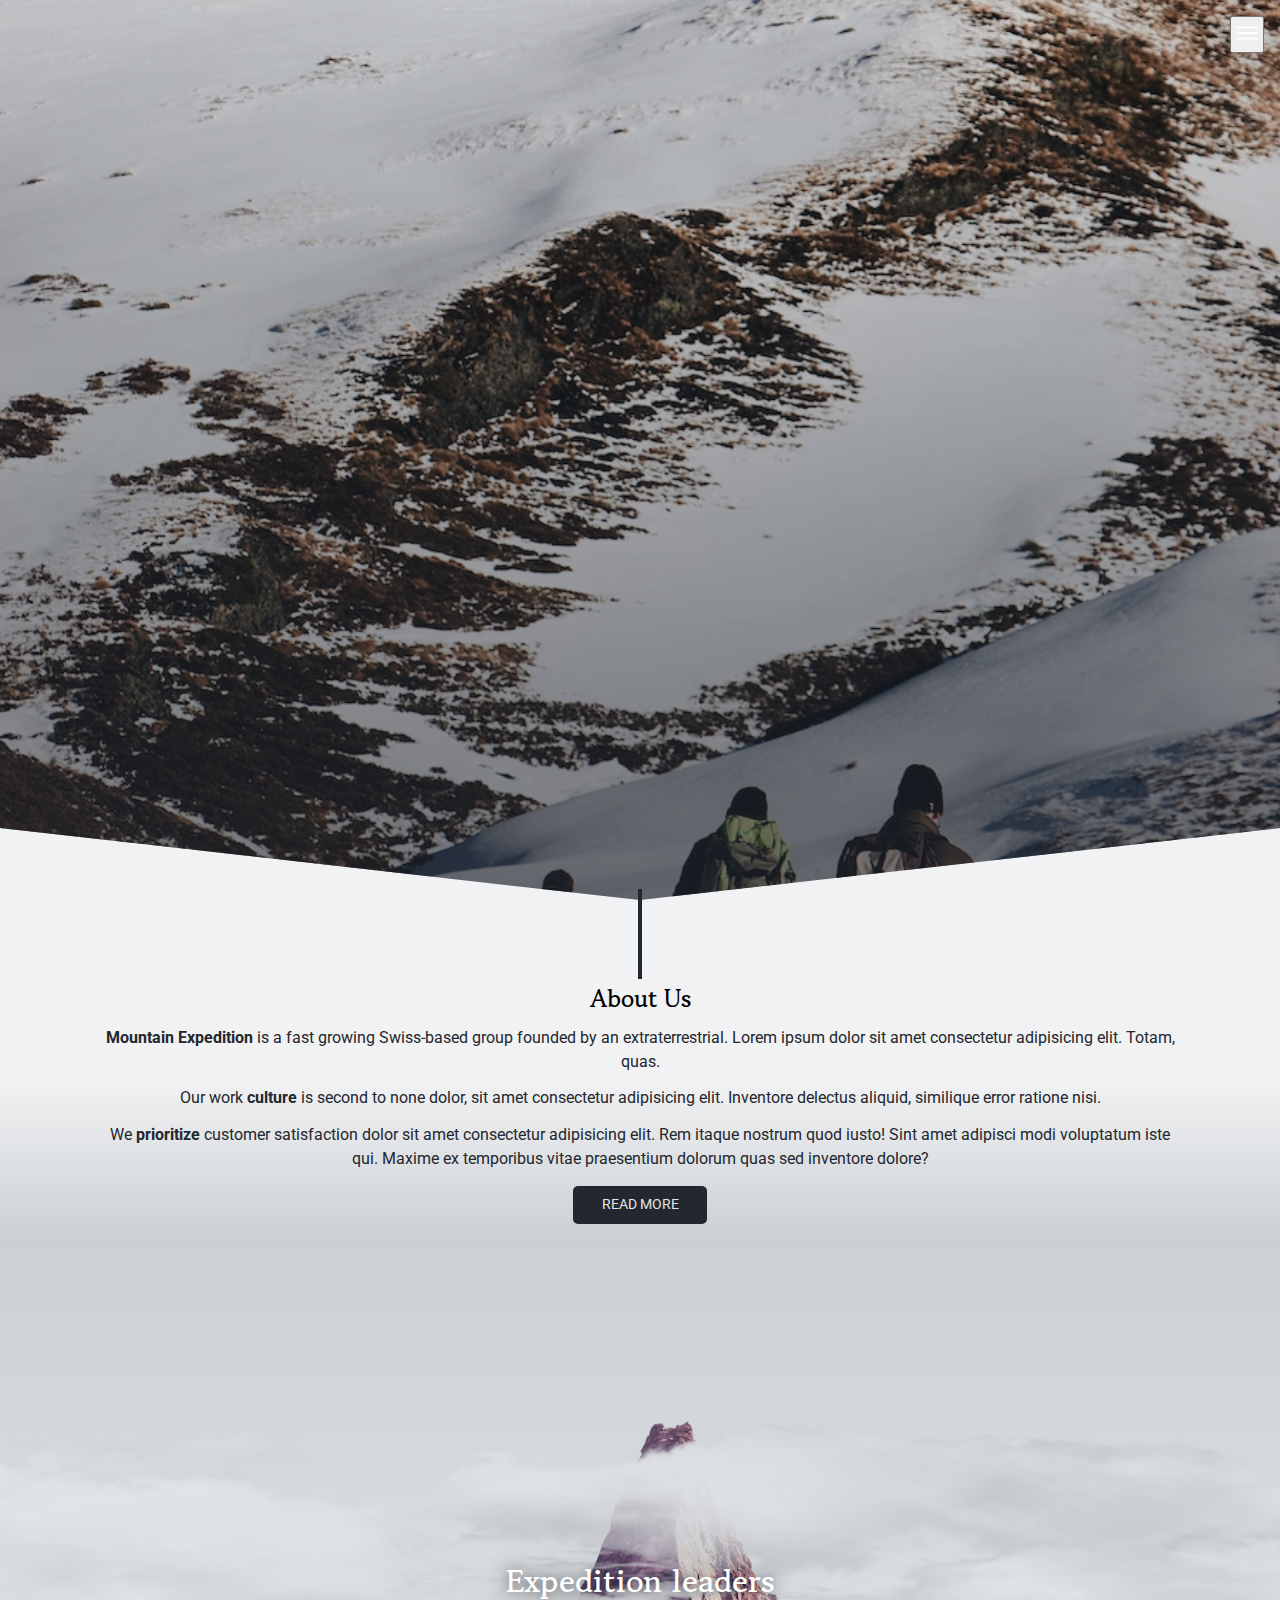
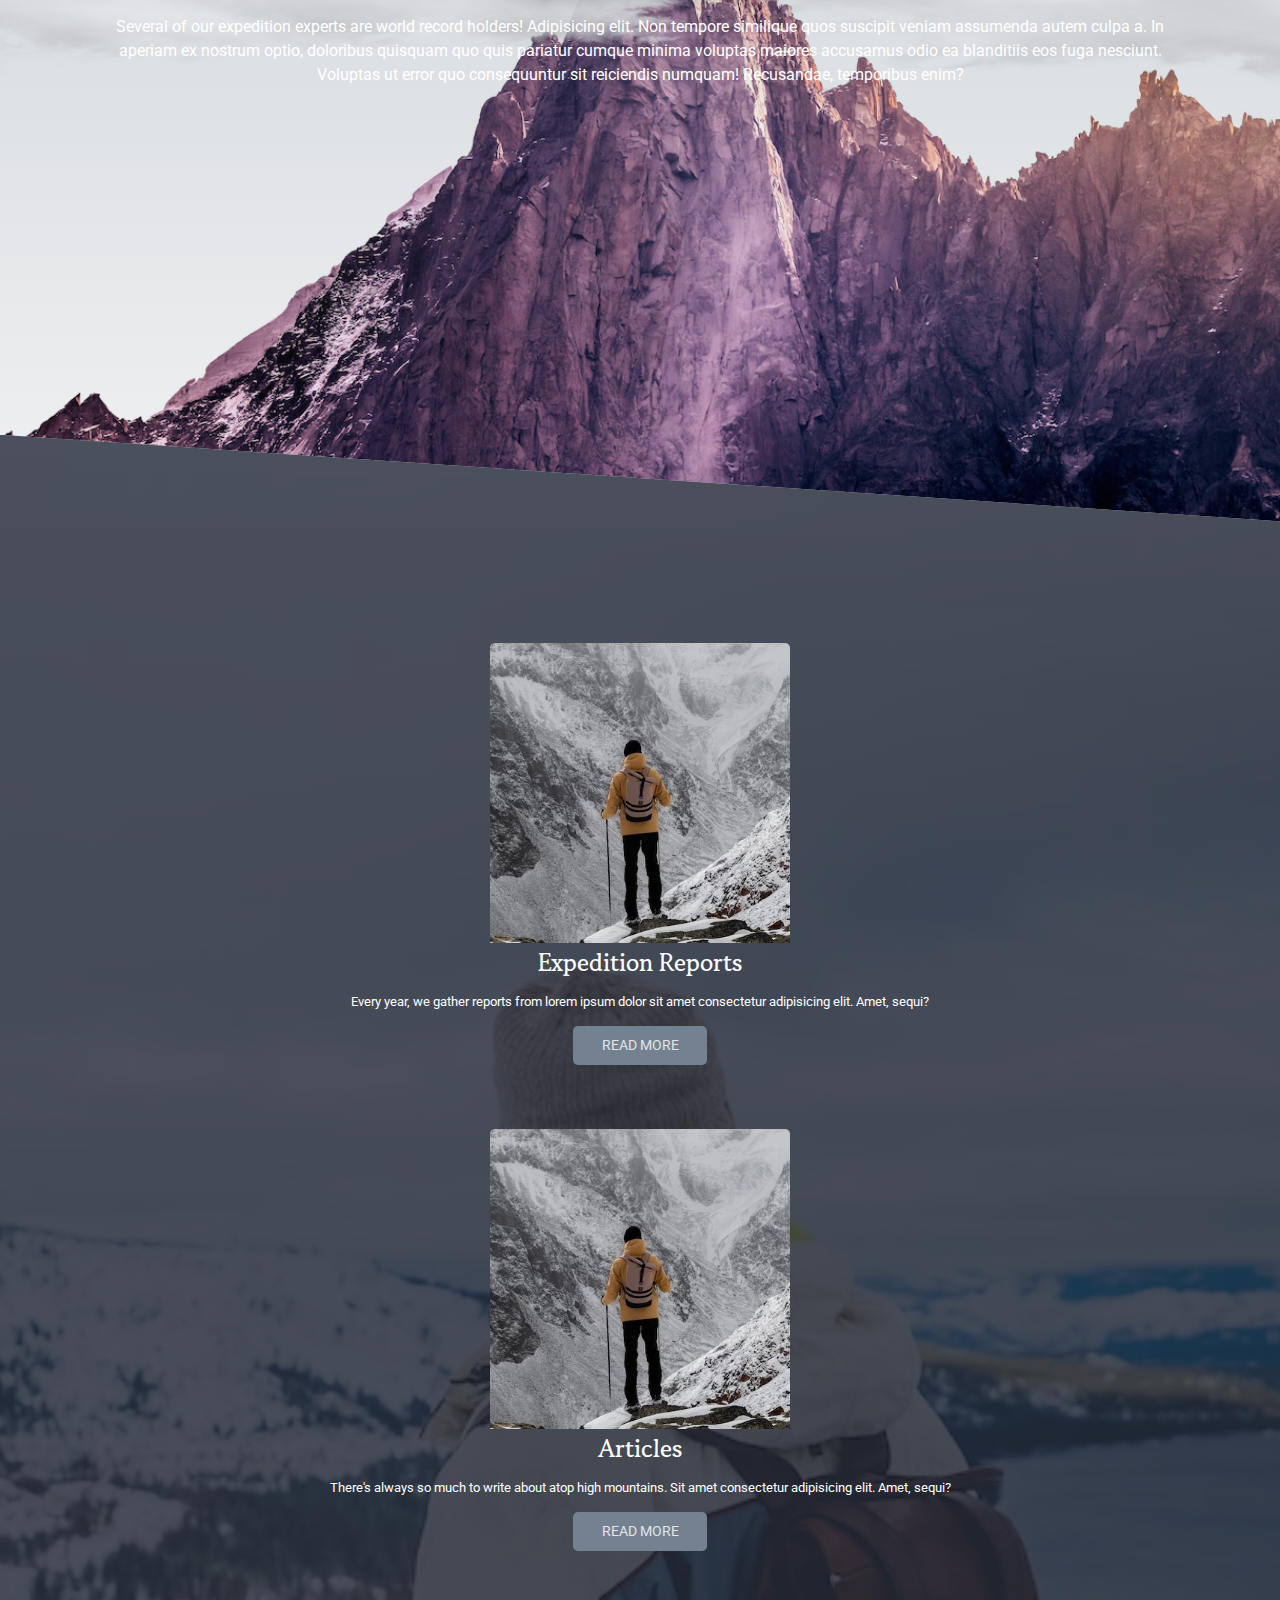
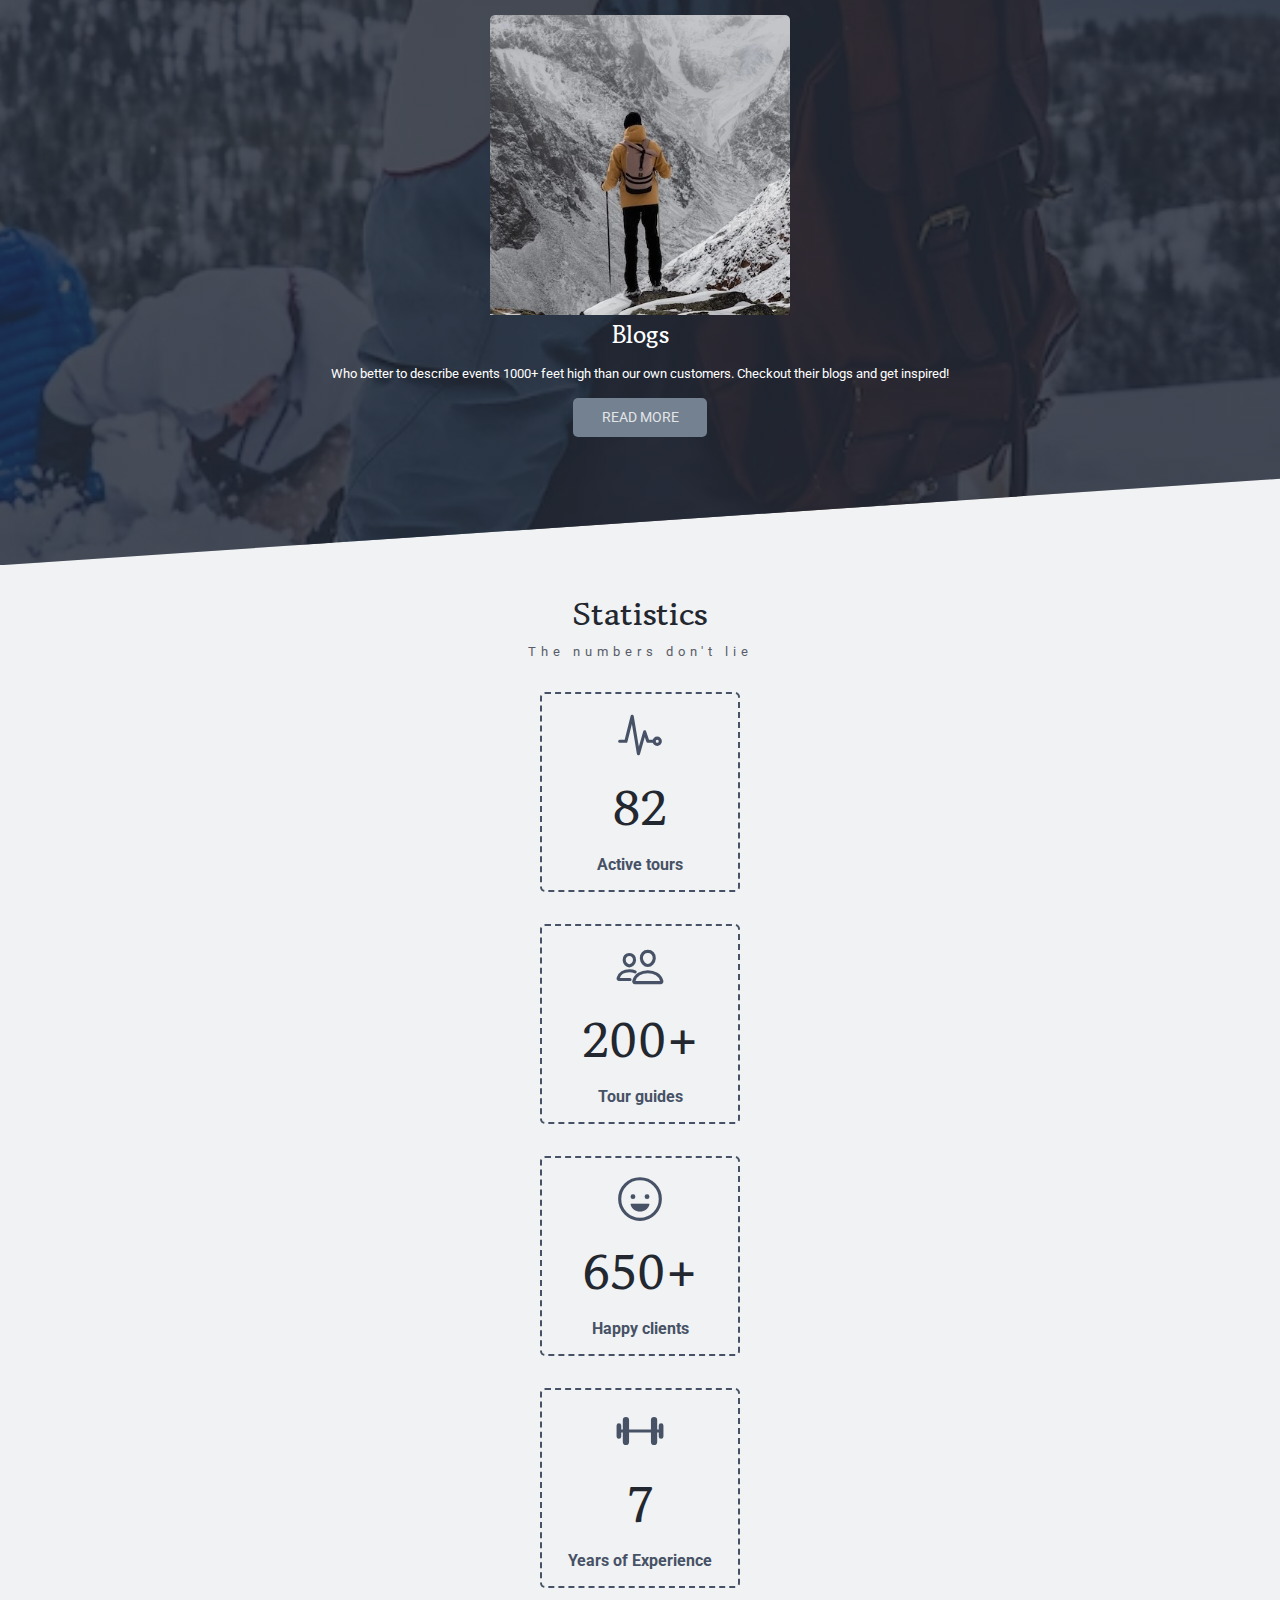
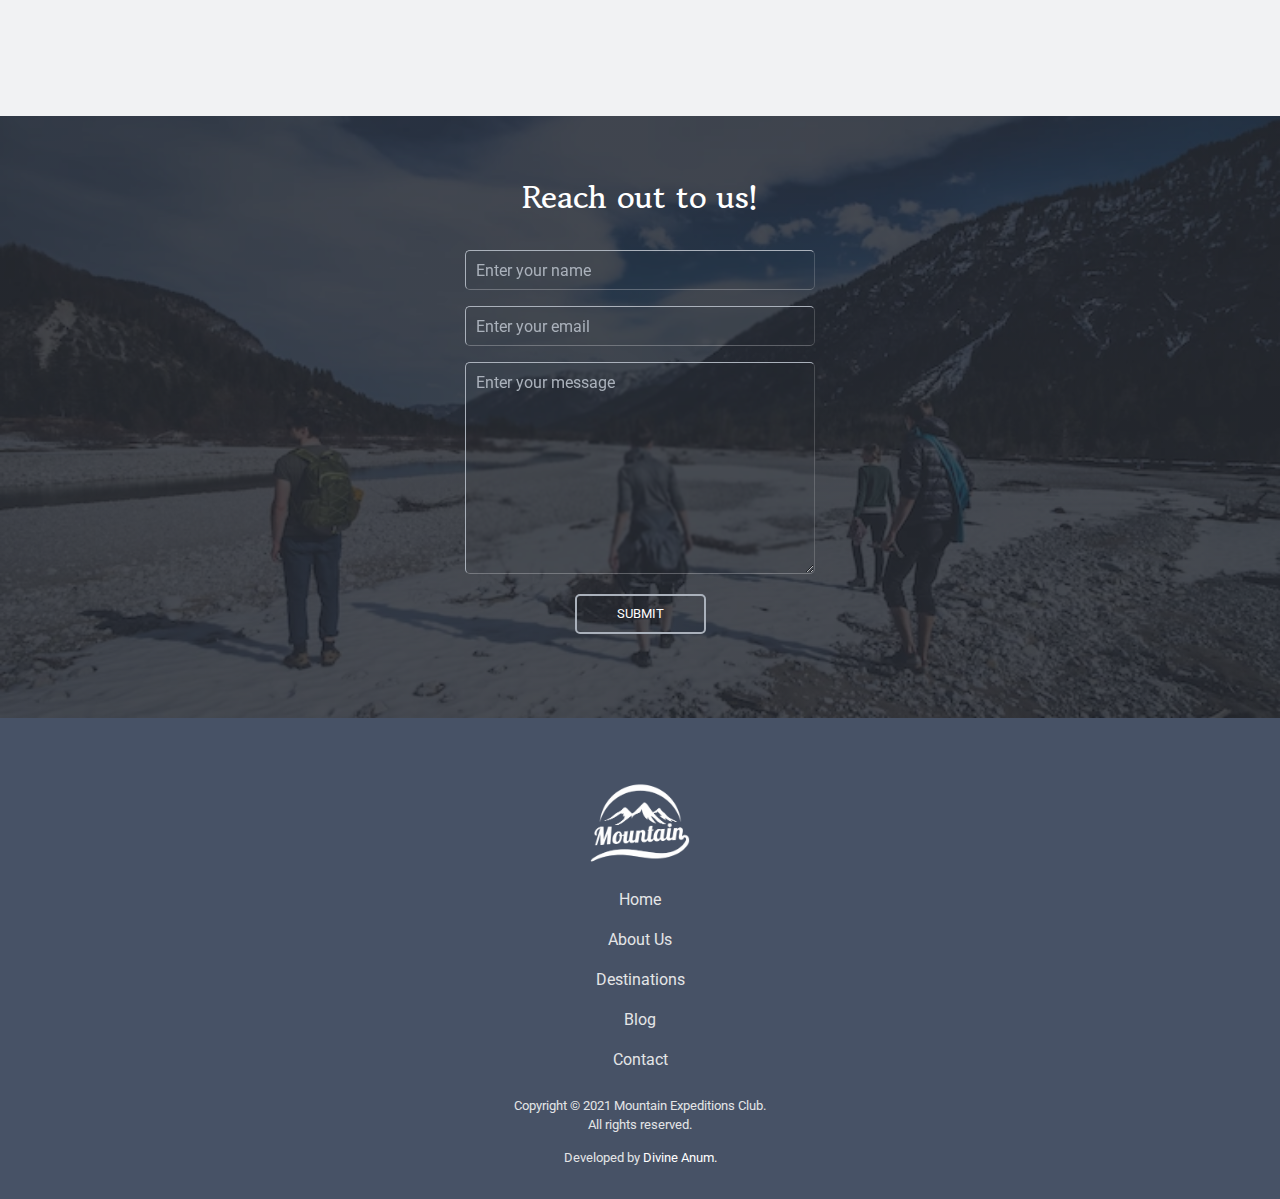
==== commit 43cc868d: "more updates" ====
--- a/index.html
+++ b/index.html
@@ -21,15 +21,15 @@
             <nav class="header__main-nav">
                 <div class="header__nav-content">
                     <button type="button" class="header__toggle-btn">
-                        <svg class="header__toggle-icon" xmlns="http://www.w3.org/2000/svg" viewBox="0 0 512 512"><title>ionicons-v5-j</title><line x1="80" y1="160" x2="432" y2="160" style="fill:none;stroke:#fff;stroke-linecap:round;stroke-miterlimit:10;stroke-width:32px"/><line x1="80" y1="256" x2="432" y2="256" style="fill:none;stroke:#fff;stroke-linecap:round;stroke-miterlimit:10;stroke-width:32px"/><line x1="80" y1="352" x2="432" y2="352" style="fill:none;stroke:#fff;stroke-linecap:round;stroke-miterlimit:10;stroke-width:32px"/></svg>
+                        <svg class="header__toggle-icon" xmlns="http://www.w3.org/2000/svg" viewBox="0 0 512 512"><title>ionicons-v5-j</title><line class="line1" x1="80" y1="160" x2="432" y2="160" style="fill:none;stroke-linecap:round;stroke-miterlimit:10;stroke-width:32px"/><line class="line2" x1="80" y1="256" x2="432" y2="256" style="fill:none;stroke-linecap:round;stroke-miterlimit:10;stroke-width:32px"/><line class="line3" x1="80" y1="352" x2="432" y2="352" style="fill:none;stroke-linecap:round;stroke-miterlimit:10;stroke-width:32px"/></svg>
                     </button>
                     <div class="header__nav-list-container">
                         <ul class="header__nav-list">
-                            <li><a href="#">Home</a></li>
-                            <li><a href="#">About Us</a></li>
-                            <li><a href="#">Activities</a></li>
-                            <li><a href="#">Blog</a></li>
-                            <li><a href="#">Contact</a></li>
+                            <li class="header__nav-list-item"><a href="#">Home</a></li>
+                            <li class="header__nav-list-item"><a href="#">About Us</a></li>
+                            <li class="header__nav-list-item"><a href="#">Destinations</a></li>
+                            <li class="header__nav-list-item"><a href="#">Blog</a></li>
+                            <li class="header__nav-list-item"><a href="#">Contact</a></li>
                         </ul>
                     </div>
                 </div>
@@ -54,10 +54,10 @@
                         <p class="about__text"><strong>Mountain Expedition</strong> is a fast growing Swiss-based group founded
                             by an extraterrestrial. Lorem ipsum dolor sit amet consectetur adipisicing elit. Totam, quas.
                         </p>
-                        <p class="about__text"><strong>Lorem ipsum</strong> dolor, sit amet consectetur adipisicing elit. Inventore delectus aliquid, similique error ratione nisi.</p>
+                        <p class="about__text">Our work <strong>culture</strong> is second to none dolor, sit amet consectetur adipisicing elit. Inventore delectus aliquid, similique error ratione nisi.</p>
                     </div>
                     <div class="col">
-                        <p class="about__text"><strong>Lorem ipsum</strong> dolor sit amet consectetur adipisicing elit. Rem itaque nostrum quod iusto! Sint amet adipisci modi voluptatum iste qui. Maxime ex temporibus vitae praesentium dolorum quas sed inventore dolore?</p>
+                        <p class="about__text">We <strong>prioritize</strong> customer satisfaction dolor sit amet consectetur adipisicing elit. Rem itaque nostrum quod iusto! Sint amet adipisci modi voluptatum iste qui. Maxime ex temporibus vitae praesentium dolorum quas sed inventore dolore?</p>
                         <a href="#" class="about__about-btn">Read More</a>
                     </div>
                 </div>
@@ -110,7 +110,7 @@
         </section>
         <!-- End Activities Section -->
 
-        <!-- Statistics -->
+        <!-- Statistics Section -->
         <section class="statistics">
             <div class="container">
                 <h2 class="statistics__heading">Statistics</h>
@@ -122,28 +122,52 @@
                         <span class="statistics__desc">Active tours</span>
                     </article>
                     <article class="statistics__card">
-                        <svg class="statistics__icon" xmlns="http://www.w3.org/2000/svg" viewBox="0 0 512 512"><title>ionicons-v5-p</title><polyline points="48 320 112 320 176 64 240 448 304 224 336 320 400 320" style="fill:none;stroke-linecap:round;stroke-linejoin:round;stroke-width:32px"/><circle cx="432" cy="320" r="32" style="fill:none;stroke-linecap:round;stroke-linejoin:round;stroke-width:32px"/></svg>
+                        <svg class="statistics__icon" xmlns="http://www.w3.org/2000/svg" viewBox="0 0 512 512"><title>ionicons-v5-p</title><path d="M402,168c-2.93,40.67-33.1,72-66,72s-63.12-31.32-66-72c-3-42.31,26.37-72,66-72S405,126.46,402,168Z" style="fill:none;stroke-linecap:round;stroke-linejoin:round;stroke-width:32px"/><path d="M336,304c-65.17,0-127.84,32.37-143.54,95.41-2.08,8.34,3.15,16.59,11.72,16.59H467.83c8.57,0,13.77-8.25,11.72-16.59C463.85,335.36,401.18,304,336,304Z" style="fill:none;stroke-miterlimit:10;stroke-width:32px"/><path d="M200,185.94C197.66,218.42,173.28,244,147,244S96.3,218.43,94,185.94C91.61,152.15,115.34,128,147,128S202.39,152.77,200,185.94Z" style="fill:none;stroke-linecap:round;stroke-linejoin:round;stroke-width:32px"/><path d="M206,306c-18.05-8.27-37.93-11.45-59-11.45-52,0-102.1,25.85-114.65,76.2C30.7,377.41,34.88,384,41.72,384H154" style="fill:none;stroke-linecap:round;stroke-miterlimit:10;stroke-width:32px"/></svg>
                         <span class="statistics__number">200+</span>
                         <span class="statistics__desc">Tour guides</span>
                     </article>
                     <article class="statistics__card">
-                        <svg class="statistics__icon" xmlns="http://www.w3.org/2000/svg" viewBox="0 0 512 512"><title>ionicons-v5-p</title><polyline points="48 320 112 320 176 64 240 448 304 224 336 320 400 320" style="fill:none;stroke-linecap:round;stroke-linejoin:round;stroke-width:32px"/><circle cx="432" cy="320" r="32" style="fill:none;stroke-linecap:round;stroke-linejoin:round;stroke-width:32px"/></svg>
+                        <svg class="statistics__icon" xmlns="http://www.w3.org/2000/svg" viewBox="0 0 512 512"><title>ionicons-v5-p</title><circle cx="184" cy="232" r="24"/><path d="M256.05,384c-45.42,0-83.62-29.53-95.71-69.83A8,8,0,0,1,168.16,304H343.85a8,8,0,0,1,7.82,10.17C339.68,354.47,301.47,384,256.05,384Z"/><circle cx="328" cy="232" r="24"/><circle cx="256" cy="256" r="208" style="fill:none;stroke-miterlimit:10;stroke-width:32px"/></svg>
                         <span class="statistics__number">650+</span>
                         <span class="statistics__desc">Happy clients</span>
                     </article>
                     <article class="statistics__card">
-                        <svg class="statistics__icon" xmlns="http://www.w3.org/2000/svg" viewBox="0 0 512 512"><title>ionicons-v5-p</title><polyline points="48 320 112 320 176 64 240 448 304 224 336 320 400 320" style="fill:none;stroke-linecap:round;stroke-linejoin:round;stroke-width:32px"/><circle cx="432" cy="320" r="32" style="fill:none;stroke-linecap:round;stroke-linejoin:round;stroke-width:32px"/></svg>
+                        <svg class="statistics__icon" xmlns="http://www.w3.org/2000/svg" viewBox="0 0 512 512"><title>ionicons-v5-p</title><line x1="48" y1="256" x2="464" y2="256" style="fill:none;stroke-linecap:round;stroke-linejoin:round;stroke-width:32px"/><rect x="384" y="128" width="32" height="256" rx="16" ry="16" style="fill:none;stroke-linecap:round;stroke-linejoin:round;stroke-width:32px"/><rect x="96" y="128" width="32" height="256" rx="16" ry="16" style="fill:none;stroke-linecap:round;stroke-linejoin:round;stroke-width:32px"/><rect x="32" y="192" width="16" height="128" rx="8" ry="8" style="fill:none;stroke-linecap:round;stroke-linejoin:round;stroke-width:32px"/><rect x="464" y="192" width="16" height="128" rx="8" ry="8" style="fill:none;stroke-linecap:round;stroke-linejoin:round;stroke-width:32px"/></svg>
                         <span class="statistics__number">7</span>
                         <span class="statistics__desc">Years of Experience</span>
                     </article>
                 </div>
             </div>
         </section>
-        <!-- End Statistics -->
+        <!-- End Statistics Section -->
+
+        <!-- Contact Us Section -->
+        <section class="contact-us">
+            <div class="container">
+                <h2 class="contact-us__heading">Reach out to us!</h2>
+                <input class="contact-us__name-input" type="text"  placeholder="Enter your name">
+                <input class="contact-us__email-input" type="email" placeholder="Enter your email">
+                <textarea class="contact-us__message-input" cols="30" rows="10" placeholder="Enter your message"></textarea>
+                <button class="contact-us__submit-btn" type="button">Submit</button>
+            </div>
+        </section>
+        <!-- End Contact Us Section -->
         
         <!-- Footer -->
         <footer class="footer">
-            <!-- <p>Lorem, ipsum dolor.</p> -->
+            <div class="container">
+                <img class="footer__logo" src="./assets/logos/mountain-logo-white.png" alt="Mountain logo">
+                <ul class="footer__nav-list">
+                            <li class="footer__nav-list-item"><a href="#">Home</a></li>
+                            <li class="footer__nav-list-item"><a href="#">About Us</a></li>
+                            <li class="footer__nav-list-item"><a href="#">Destinations</a></li>
+                            <li class="footer__nav-list-item"><a href="#">Blog</a></li>
+                            <li class="footer__nav-list-item"><a href="#">Contact</a></li>
+                        </ul>
+                <p class="footer__copyright">Copyright &copy; 2021 Mountain Expeditions Club.</p>
+                <p class="footer__copyright">All rights reserved.</p>
+                <p class="footer__developer">Developed by <a href="https://github.com/CHR-onicles">Divine Anum.</a></p>
+            </div>
         </footer>
         <!-- End Footer -->
 
--- a/style.css
+++ b/style.css
@@ -82,20 +82,80 @@
     display: flex;
     justify-content: center;
     align-items: center;
+    transform: translateX(0);
+    transition: transform .5s;
 }
 .header__toggle-btn {
-    background: none;
-    border: none;
+    /* background: none; */
+    /* border: none; */
+    position: fixed;
+    top: 1rem;
+    right: 1rem;
+    transform: translateX(0);
+    transition: transform .7s;
 }
 .header__toggle-icon {
     width: 30px;
+    stroke: white;
+}
+.header__nav-list-container {
     position: absolute;
-    top: 1rem;
-    right: 1rem;
-}
-.header__nav-list-container {
-    display: none;
-}
+    top: 3rem;
+    right: 2.5rem;
+    width: min(80%, 270px);
+    z-index: 9;
+    clip-path: polygon(0 0, 100% 0, 100% 92%, 50% 100%, 0 92%);
+    transform: scale(0);
+    opacity: 0;
+    transform-origin: top right;
+    transition: transform .4s ease,
+    opacity .4s;
+}
+.header__nav-list{
+    list-style-type: none;
+    background: var(--clr-primary);
+    padding: 2em;
+}
+.header__nav-list-item{
+    padding: .5em 0;
+}
+.header__nav-list-item a{
+    color: white;
+}
+.header.active{
+    transform: translateX(-100%);
+}
+.header.active .header__toggle-btn{
+    transform: translateX(calc(100% + 2rem));
+}
+.header.active .header__toggle-icon{
+    stroke: var(--clr-primary);
+}
+.header__toggle-icon .line1, .line2, .line3{
+    transform: rotateZ(0deg);
+    transition: transform .5s ease;
+}
+.line1{
+    transform-origin: left top;
+}
+.line3{
+    transform-origin: left bottom;
+}
+.header.active .header__toggle-icon .line1{
+    transform: translate(30%, -13%) rotateZ(41deg);
+}
+.header.active  .header__toggle-icon .line2{
+    width: 0;
+    opacity: 0;
+}
+.header.active .header__toggle-icon .line3{
+    transform: translate(30%, 0%) rotateZ(-41deg);
+}
+.header__nav-list-container.active{
+    /* transform: scale(1); */
+    /* opacity: 1; */
+}
+
 .header__banner {
     display: flex;
     flex-direction: column;
@@ -193,11 +253,14 @@
 }
 .leaders__logo {
     margin-top: 6em;
+    opacity: 0;
 }
 .leaders__heading {
+    --clr-black: hsla(220, 15%, 16%, 0.4);
+
     margin-top: 0.5em;
     font-size: 2rem;
-    text-shadow: 0 0 10px hsla(220, 15%, 16%, 0.4), 0 0 20px hsla(220, 15%, 16%, 0.4), 0 0 50px hsla(220, 15%, 16%, 0.3);
+    text-shadow: 0 0 10px var(--clr-black), 0 0 20px var(--clr-black), 0 0 50px var(--clr-black);
 }
 .leaders::before {
     content: "";
@@ -229,14 +292,15 @@
 Activities Section
 =================*/
 .activities {
+    --clr-black: hsla(220, 25%, 16%, .8);
+
     position: relative;
     padding: 13rem 0 8rem 0;
     margin-top: -6.5rem;
     width: 100%;
     color: white;
     text-align: center;
-    /* min-height: 110rem; */
-    background: linear-gradient(90deg, hsla(220, 25%, 16%, .8), hsla(220, 25%, 16%, .8)),
+    background: linear-gradient(90deg, var(--clr-black), var(--clr-black)),
     url("./assets/images/mobile/snowfield.webp") center /cover no-repeat;
     clip-path: polygon(0 0, 100% 5%, 100% 95%, 0 100%);
     z-index: -1;
@@ -244,14 +308,11 @@
 .activities .row {
     display: block;
 }
-.activities__card{
-}
 .activities__card + .activities__card{
-    margin-top: 2.5rem;
+    margin-top: 4rem;
 }
 .activities__card-heading{
     font-size: 1.5rem;
-    margin-top: 1.4rem;
 }
 .activities__card-excerpt{
     margin-top: 1rem;
@@ -278,6 +339,7 @@
 }
 .statistics__heading{
     font-size: 2rem;
+    color: var(--clr-black);
 }
 .statistics__sub-heading{
     font-family: var(--ff-primary);
@@ -285,6 +347,7 @@
     font-size: 0.8125rem;
     margin-top: 1em;
     letter-spacing: 5px;
+    color: var(--clr-gray);
 }
 .statistics .row{
     display: block;
@@ -304,14 +367,19 @@
     text-align: center;
     border-radius: var(--radius);
 }
+.statistics__icon,
+.statistics__icon *{
+    stroke: var(--clr-primary);
+    fill: var(--clr-primary);
+}
 .statistics__icon{
     display: block;
     width: 50px;
-    stroke: var(--clr-primary);
-}
+}
+
 .statistics__number{
     display: block;
-    font-size: 4rem;
+    font-size: 3rem;
     font-family: var(--ff-accent);
     color: var(--clr-black);
 }
@@ -321,5 +389,87 @@
     /* font-weight: 300; */
 }
 /*=================
+Contact Us Section
+=================*/
+.contact-us{
+    --clr-black: hsla(220, 15%, 16%, 0.8);
+    background: linear-gradient(var(--clr-black), var(--clr-black)),
+    url("./assets/images/mobile/mountain-valley.webp") center / cover no-repeat;
+    margin-top: 8rem;
+    padding: 4rem 0;
+}
+.contact-us__heading{
+    font-size: 2rem;
+    color: white;
+    text-align: center;
+    padding-bottom: .6em;
+}
+.contact-us__name-input,
+.contact-us__email-input,
+.contact-us__message-input{
+    display: block;
+    background: none;
+    border: 1px solid var(--clr-primary-v-light);
+    border-right-color: hsla(220, 6%, 90%, .2);
+    border-bottom-color: hsla(220, 6%, 90%, .3);
+    border-radius: var(--radius);
+    outline: none;
+    width: min(100%, 350px);
+    margin: 1em auto 0 auto;
+    font-family: inherit;
+    font-size: 1rem;
+    color: var(--clr-white);
+    padding: .6em;
+    backdrop-filter: blur(1px);
+}
+.contact-us__name-input::placeholder,
+.contact-us__email-input::placeholder,
+.contact-us__message-input::placeholder{
+    color: var(--clr-primary-v-light)
+}
+.contact-us__submit-btn{
+    display: block;
+    background: transparent;
+    margin: 1.5em auto;
+    padding: .8em 3em;
+    border: 2px solid var(--clr-primary-v-light);
+    border-radius: var(--radius);
+    font-family: inherit;
+    text-transform: uppercase;
+    color: white;
+}
+/*=================
 Footer
 =================*/
+.footer{
+    padding: 4rem 0 2rem 0;
+    background: var(--clr-primary);
+    color: var(--clr-white);
+}
+.footer__logo{
+    width: 100px;
+    display: block;
+    margin: 0 auto;
+}
+.footer__nav-list{
+    list-style-type: none;
+    margin: 1rem auto;
+}
+.footer__nav-list-item{
+    text-align: center;
+    padding: .5rem 0;
+}
+.footer__nav-list-item a{
+    color: var(--clr-white);
+}
+.footer__copyright,
+.footer__developer{
+    font-size: 0.8125rem;
+    text-align: center;
+}
+.footer__developer{
+    padding-top: 1em;
+}
+.footer__developer a{
+    color: white;
+}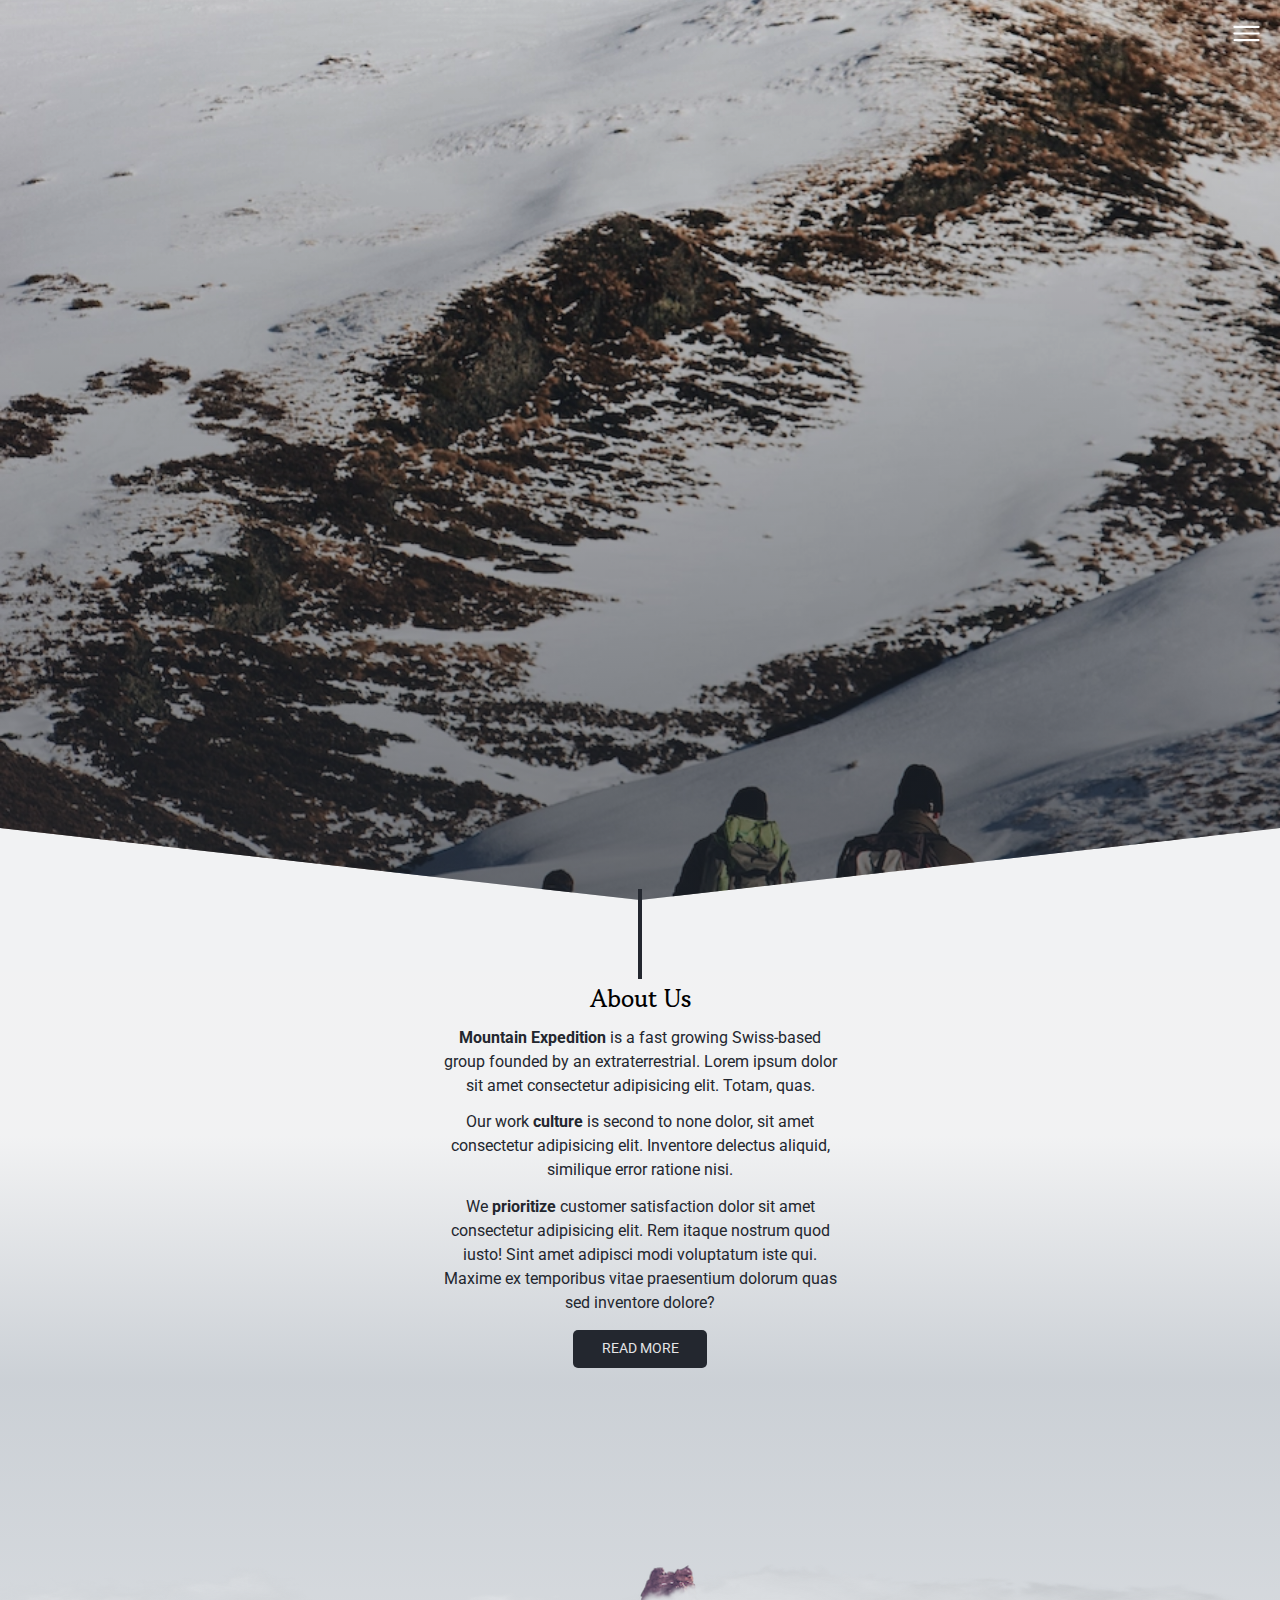
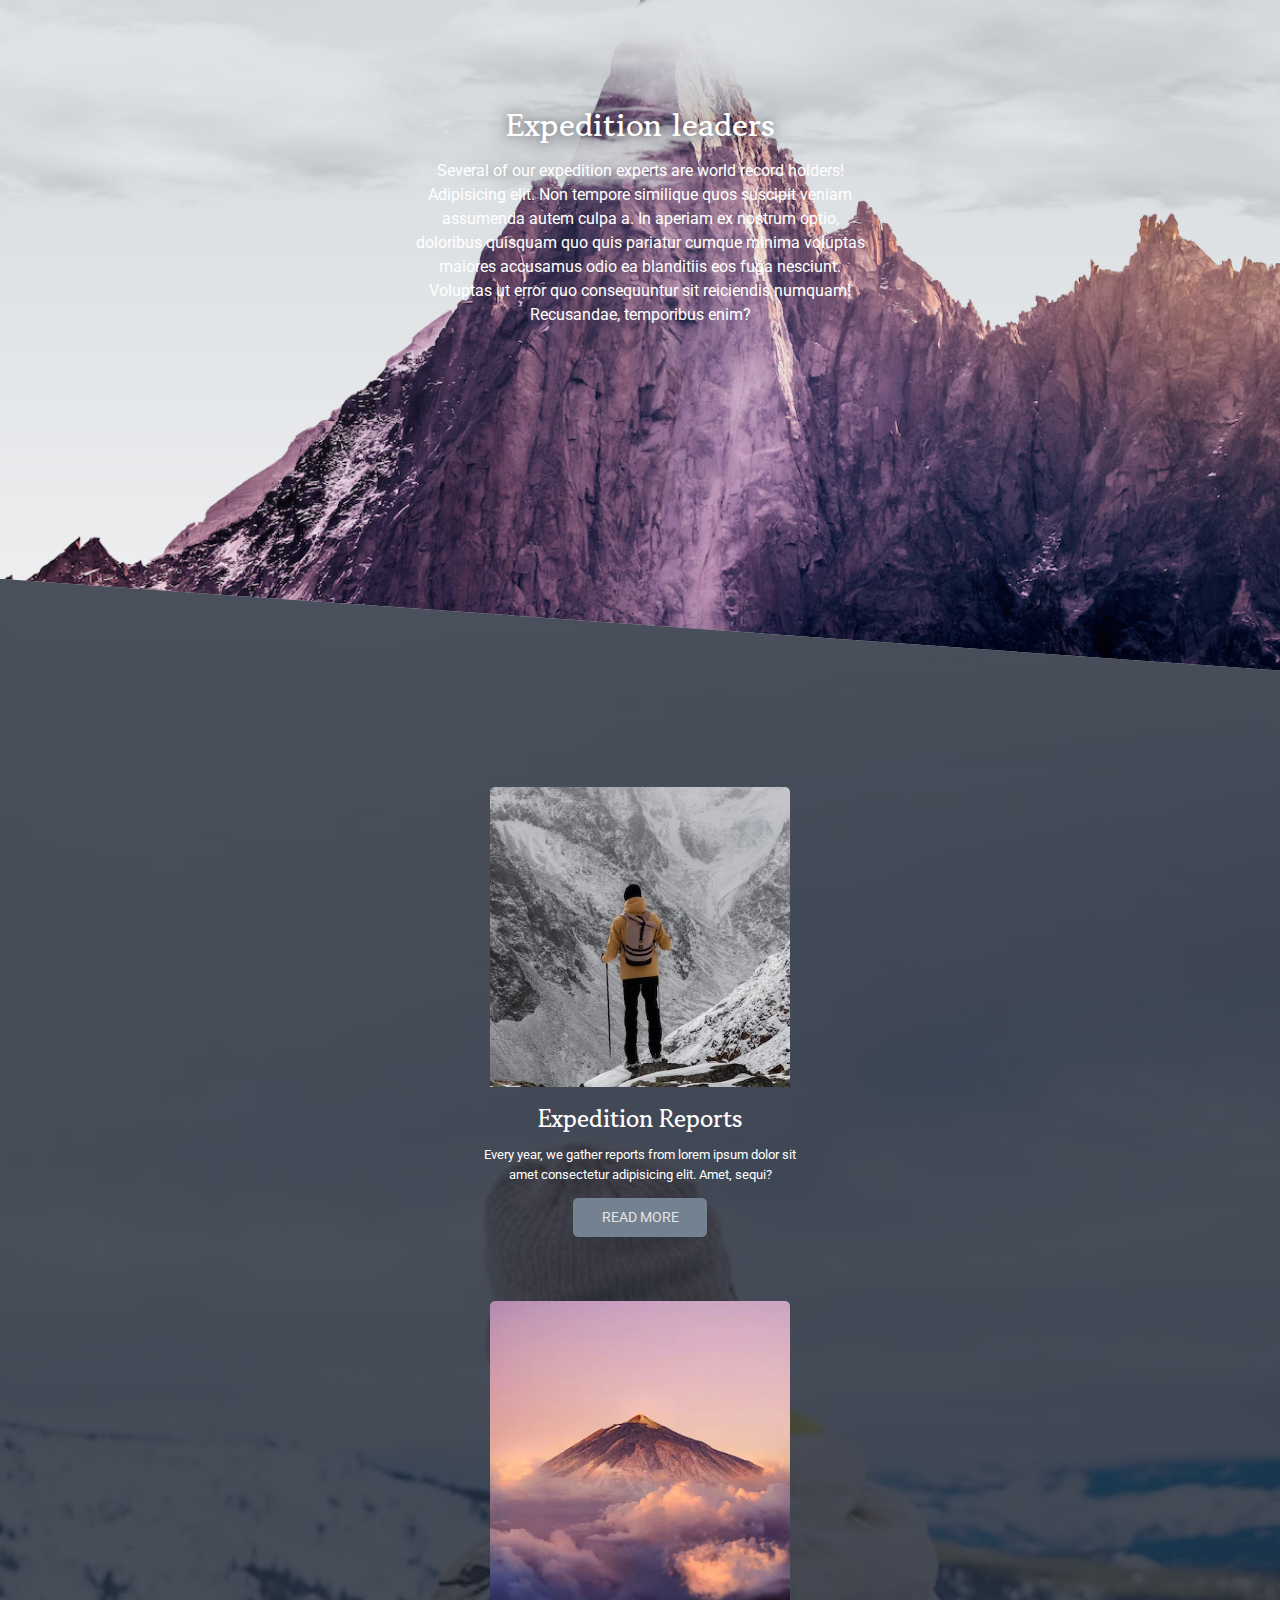
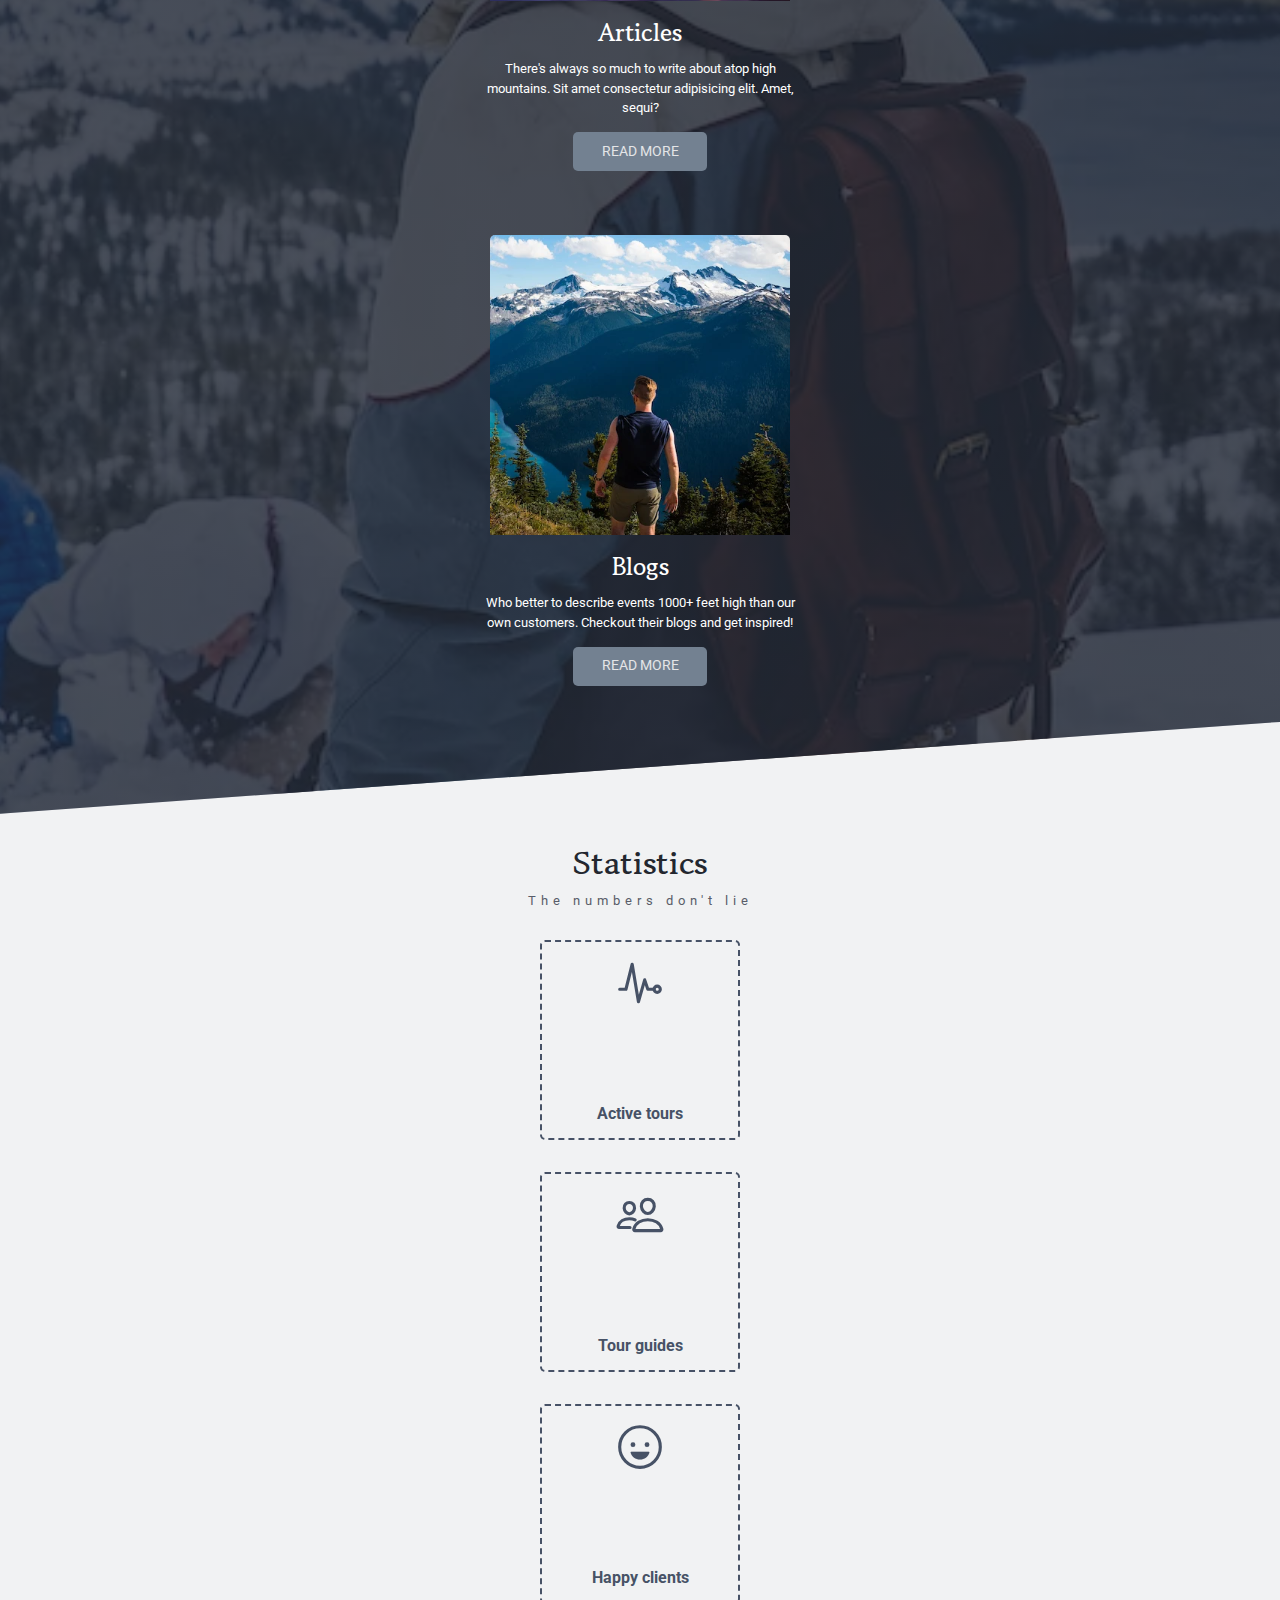
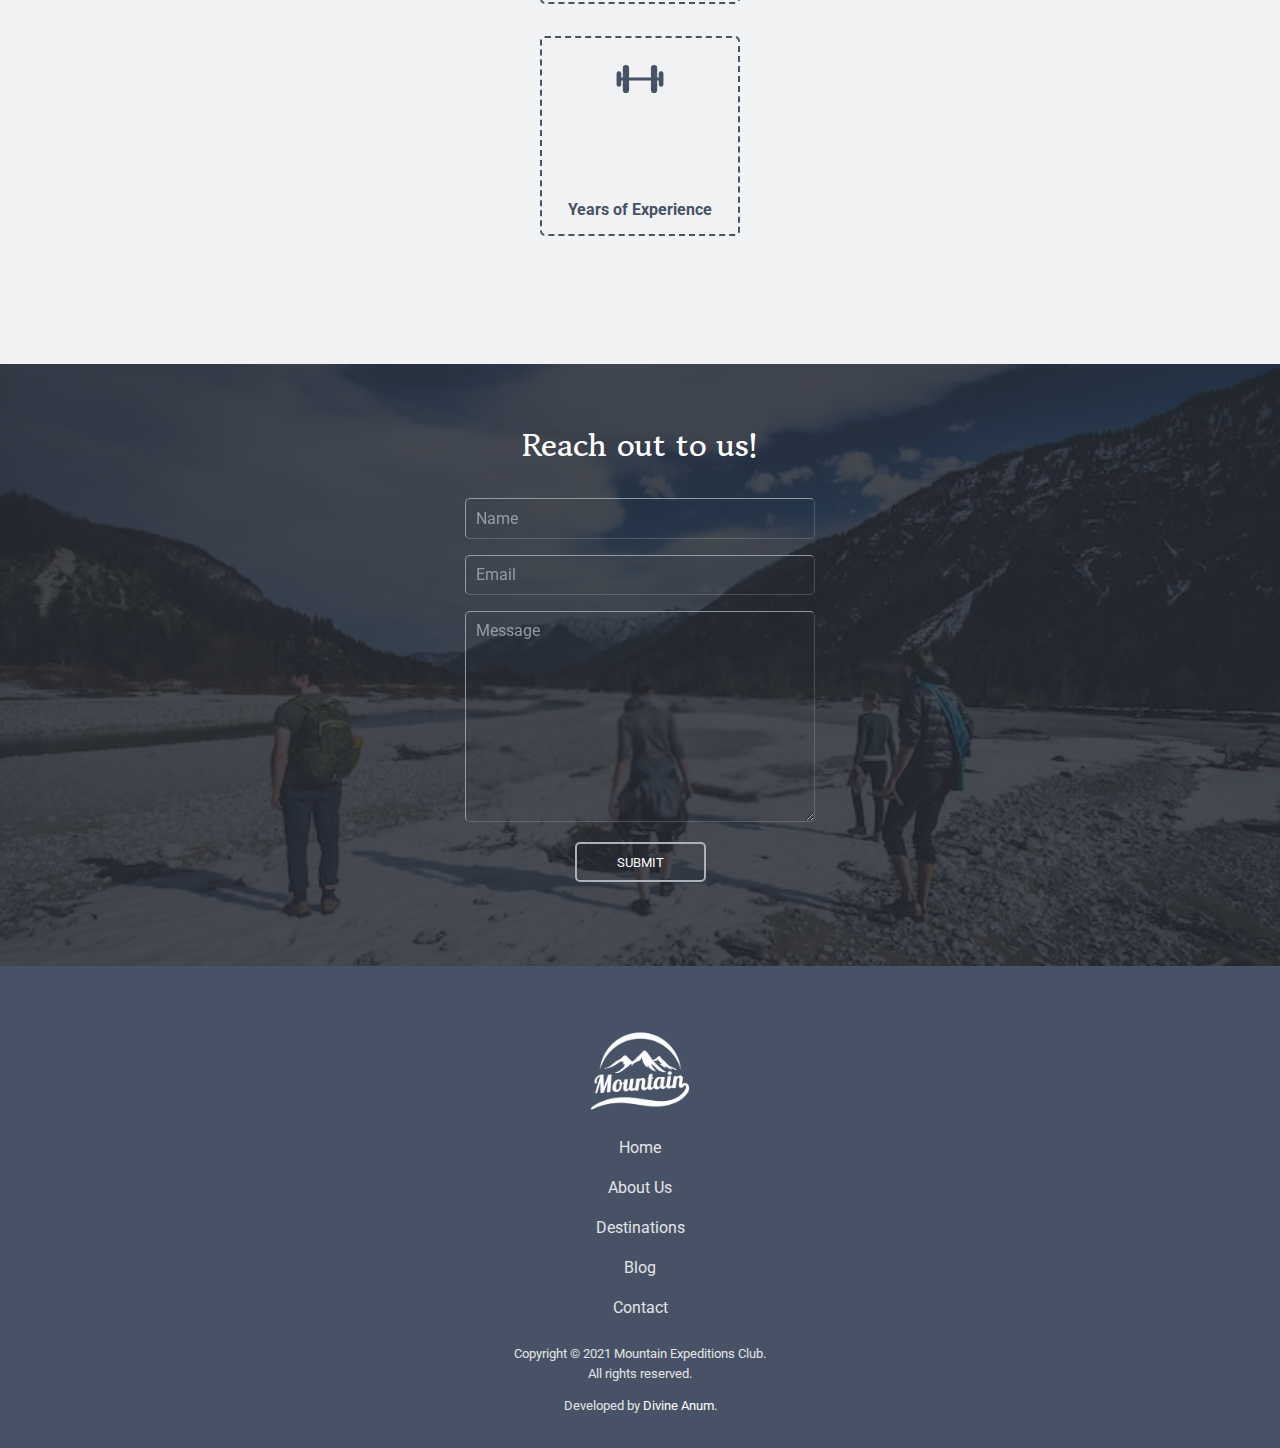
==== commit 4c31c310: "added observer for counters" ====
--- a/index.html
+++ b/index.html
@@ -14,7 +14,7 @@
         <!-- Javascript -->
         <script src="./script.js" defer></script>
     </head>
-    <body>
+    <body id="body">
 
         <!-- Header: Navbar, Banner -->
         <header class="header">
@@ -83,7 +83,7 @@
                 <div class="row">
                     <article class="activities__card">
                         <div class="activities__img-wrapper">
-                            <img src="./assets/images/mobile/expedition-reports.webp" alt="Man hiking">
+                            <img src="./assets/images/mobile/expedition-reports.webp" loading="lazy" alt="Man hiking">
                         </div>
                         <h3 class="activities__card-heading">Expedition Reports</h3>
                         <p class="activities__card-excerpt">Every year, we gather reports from lorem ipsum dolor sit amet consectetur adipisicing elit. Amet, sequi?</p>
@@ -91,7 +91,7 @@
                     </article>
                     <article class="activities__card">
                         <div class="activities__img-wrapper">
-                            <img src="./assets/images/mobile/expedition-reports.webp" alt="Man hiking">
+                            <img src="./assets/images/mobile/mountain-dawn.webp" loading="lazy" alt="Mountain with clouds at dawn">
                         </div>
                         <h3 class="activities__card-heading">Articles</h3>
                         <p class="activities__card-excerpt">There's always so much to write about atop high mountains. Sit amet consectetur adipisicing elit. Amet, sequi?</p>
@@ -99,7 +99,7 @@
                     </article>
                     <article class="activities__card">
                         <div class="activities__img-wrapper">
-                            <img src="./assets/images/mobile/expedition-reports.webp" alt="Man hiking">
+                            <img src="./assets/images/mobile/man-facing-water.webp" loading="lazy" alt="Man overlooking lake">
                         </div>
                         <h3 class="activities__card-heading">Blogs</h3>
                         <p class="activities__card-excerpt">Who better to describe events 1000+ feet high than our own customers. Checkout their blogs and get inspired!</p>
@@ -118,22 +118,22 @@
                 <div class="row">
                     <article class="statistics__card">
                         <svg class="statistics__icon" xmlns="http://www.w3.org/2000/svg" viewBox="0 0 512 512"><title>ionicons-v5-p</title><polyline points="48 320 112 320 176 64 240 448 304 224 336 320 400 320" style="fill:none;stroke-linecap:round;stroke-linejoin:round;stroke-width:32px"/><circle cx="432" cy="320" r="32" style="fill:none;stroke-linecap:round;stroke-linejoin:round;stroke-width:32px"/></svg>
-                        <span class="statistics__number">82</span>
+                        <span class="statistics__number" data-target="250"></span>
                         <span class="statistics__desc">Active tours</span>
                     </article>
                     <article class="statistics__card">
                         <svg class="statistics__icon" xmlns="http://www.w3.org/2000/svg" viewBox="0 0 512 512"><title>ionicons-v5-p</title><path d="M402,168c-2.93,40.67-33.1,72-66,72s-63.12-31.32-66-72c-3-42.31,26.37-72,66-72S405,126.46,402,168Z" style="fill:none;stroke-linecap:round;stroke-linejoin:round;stroke-width:32px"/><path d="M336,304c-65.17,0-127.84,32.37-143.54,95.41-2.08,8.34,3.15,16.59,11.72,16.59H467.83c8.57,0,13.77-8.25,11.72-16.59C463.85,335.36,401.18,304,336,304Z" style="fill:none;stroke-miterlimit:10;stroke-width:32px"/><path d="M200,185.94C197.66,218.42,173.28,244,147,244S96.3,218.43,94,185.94C91.61,152.15,115.34,128,147,128S202.39,152.77,200,185.94Z" style="fill:none;stroke-linecap:round;stroke-linejoin:round;stroke-width:32px"/><path d="M206,306c-18.05-8.27-37.93-11.45-59-11.45-52,0-102.1,25.85-114.65,76.2C30.7,377.41,34.88,384,41.72,384H154" style="fill:none;stroke-linecap:round;stroke-miterlimit:10;stroke-width:32px"/></svg>
-                        <span class="statistics__number">200+</span>
+                        <span class="statistics__number" data-target="640"></span>
                         <span class="statistics__desc">Tour guides</span>
                     </article>
                     <article class="statistics__card">
                         <svg class="statistics__icon" xmlns="http://www.w3.org/2000/svg" viewBox="0 0 512 512"><title>ionicons-v5-p</title><circle cx="184" cy="232" r="24"/><path d="M256.05,384c-45.42,0-83.62-29.53-95.71-69.83A8,8,0,0,1,168.16,304H343.85a8,8,0,0,1,7.82,10.17C339.68,354.47,301.47,384,256.05,384Z"/><circle cx="328" cy="232" r="24"/><circle cx="256" cy="256" r="208" style="fill:none;stroke-miterlimit:10;stroke-width:32px"/></svg>
-                        <span class="statistics__number">650+</span>
+                        <span class="statistics__number" data-target="1200"></span>
                         <span class="statistics__desc">Happy clients</span>
                     </article>
                     <article class="statistics__card">
                         <svg class="statistics__icon" xmlns="http://www.w3.org/2000/svg" viewBox="0 0 512 512"><title>ionicons-v5-p</title><line x1="48" y1="256" x2="464" y2="256" style="fill:none;stroke-linecap:round;stroke-linejoin:round;stroke-width:32px"/><rect x="384" y="128" width="32" height="256" rx="16" ry="16" style="fill:none;stroke-linecap:round;stroke-linejoin:round;stroke-width:32px"/><rect x="96" y="128" width="32" height="256" rx="16" ry="16" style="fill:none;stroke-linecap:round;stroke-linejoin:round;stroke-width:32px"/><rect x="32" y="192" width="16" height="128" rx="8" ry="8" style="fill:none;stroke-linecap:round;stroke-linejoin:round;stroke-width:32px"/><rect x="464" y="192" width="16" height="128" rx="8" ry="8" style="fill:none;stroke-linecap:round;stroke-linejoin:round;stroke-width:32px"/></svg>
-                        <span class="statistics__number">7</span>
+                        <span class="statistics__number" data-target="59"></span>
                         <span class="statistics__desc">Years of Experience</span>
                     </article>
                 </div>
@@ -145,9 +145,9 @@
         <section class="contact-us">
             <div class="container">
                 <h2 class="contact-us__heading">Reach out to us!</h2>
-                <input class="contact-us__name-input" type="text"  placeholder="Enter your name">
-                <input class="contact-us__email-input" type="email" placeholder="Enter your email">
-                <textarea class="contact-us__message-input" cols="30" rows="10" placeholder="Enter your message"></textarea>
+                <input class="contact-us__name-input" type="text"  placeholder="Name">
+                <input class="contact-us__email-input" type="email" placeholder="Email">
+                <textarea class="contact-us__message-input" cols="30" rows="10" placeholder="Message"></textarea>
                 <button class="contact-us__submit-btn" type="button">Submit</button>
             </div>
         </section>
--- a/style.css
+++ b/style.css
@@ -31,6 +31,7 @@
     font-family: var(--ff-primary);
     background: hsl(220, 6%, 95%);
     line-height: 1.5;
+    position: relative;
 }
 img {
     max-width: 100%;
@@ -53,6 +54,9 @@
 }
 .row {
     display: flex;
+}
+.no-scroll{
+    overflow: hidden;
 }
 /*=================
 Animations
@@ -75,28 +79,39 @@
 Main Header
 =================*/
 .header {
-    background: linear-gradient(to top, hsla(220, 15%, 16%, 0.6), hsla(220, 15%, 16%, 0.1)), url("./assets/images/mobile/hero.webp") no-repeat center / cover;
     min-height: 100vh;
-    clip-path: polygon(0 0, 100% 0, 100% 92%, 50% 100%, 0 92%);
     color: white;
     display: flex;
     justify-content: center;
     align-items: center;
     transform: translateX(0);
-    transition: transform .5s;
+    transition: transform .6s;
+}
+.header::before{
+    background: linear-gradient(to top, hsla(220, 15%, 16%, 0.6), hsla(220, 15%, 16%, 0.1)), url("./assets/images/mobile/hero.webp") no-repeat center / cover;
+    clip-path: polygon(0 0, 100% 0, 100% 92%, 50% 100%, 0 92%);
+    overflow: hidden;
+    content: "";
+    position: absolute;
+    top: 0;
+    left: 0;
+    width: 100%;
+    height: 100%;
+    z-index: -1;
 }
 .header__toggle-btn {
-    /* background: none; */
-    /* border: none; */
+    background: none;
+    border: none;
     position: fixed;
     top: 1rem;
     right: 1rem;
     transform: translateX(0);
-    transition: transform .7s;
+    transition: transform .6s;
 }
 .header__toggle-icon {
-    width: 30px;
+    width: 35px;
     stroke: white;
+    transition: stroke .6s;
 }
 .header__nav-list-container {
     position: absolute;
@@ -122,13 +137,13 @@
 .header__nav-list-item a{
     color: white;
 }
-.header.active{
+.header.nav-active{
     transform: translateX(-100%);
 }
-.header.active .header__toggle-btn{
+.header.nav-active .header__toggle-btn{
     transform: translateX(calc(100% + 2rem));
 }
-.header.active .header__toggle-icon{
+.header.nav-active .header__toggle-icon{
     stroke: var(--clr-primary);
 }
 .header__toggle-icon .line1, .line2, .line3{
@@ -141,20 +156,21 @@
 .line3{
     transform-origin: left bottom;
 }
-.header.active .header__toggle-icon .line1{
+.header.nav-active .header__toggle-icon .line1{
     transform: translate(30%, -13%) rotateZ(41deg);
 }
-.header.active  .header__toggle-icon .line2{
+.header.nav-active .header__toggle-icon .line2{
     width: 0;
     opacity: 0;
 }
-.header.active .header__toggle-icon .line3{
+.header.nav-active .header__toggle-icon .line3{
     transform: translate(30%, 0%) rotateZ(-41deg);
 }
-.header__nav-list-container.active{
+.header__nav-list-container.nav-active{
     /* transform: scale(1); */
     /* opacity: 1; */
 }
+
 
 .header__banner {
     display: flex;
@@ -207,6 +223,10 @@
     height: 90px;
     width: 4px;
     background: var(--clr-black);
+    transition: opacity .6s;
+}
+#body.no-scroll .about::before{
+    opacity: 0;
 }
 .about__heading {
     padding-top: 0.6em;
@@ -222,8 +242,8 @@
     color: var(--clr-black);
 }
 .about__text {
-    margin-top: 0.8em;
-    width: (90%, 30ch);
+    margin: 0.8em auto 0 auto;
+    width: min(90%, 45ch);
 }
 .about__about-btn,
 .activities__btn {
@@ -286,7 +306,8 @@
     animation: clouds 120s linear infinite;
 }
 .leaders__text {
-    margin-top: 1rem;
+    margin: 1rem auto 0 auto;
+    max-width: 50ch;
 }
 /*=================
 Activities Section
@@ -313,10 +334,12 @@
 }
 .activities__card-heading{
     font-size: 1.5rem;
+    padding-top: .5em;
 }
 .activities__card-excerpt{
-    margin-top: 1rem;
+    margin: .8rem auto 0 auto;
     font-size: 0.8125rem;
+    max-width: 45ch;
 }
 .activities__img-wrapper {
     width: min(100%, 300px);
@@ -407,25 +430,26 @@
 .contact-us__name-input,
 .contact-us__email-input,
 .contact-us__message-input{
+    --clr-primary-v-light: hsla(215, 11%, 70%, .8);
     display: block;
     background: none;
-    border: 1px solid var(--clr-primary-v-light);
-    border-right-color: hsla(220, 6%, 90%, .2);
-    border-bottom-color: hsla(220, 6%, 90%, .3);
-    border-radius: var(--radius);
+    padding: .6em;
     outline: none;
     width: min(100%, 350px);
     margin: 1em auto 0 auto;
+    border: 1px solid var(--clr-primary-v-light);
+    border-right-color: hsla(220, 6%, 90%, .2);
+    border-bottom-color: hsla(220, 6%, 90%, .2);
+    border-radius: var(--radius);
     font-family: inherit;
     font-size: 1rem;
-    color: var(--clr-white);
-    padding: .6em;
+    color: white;
     backdrop-filter: blur(1px);
 }
 .contact-us__name-input::placeholder,
 .contact-us__email-input::placeholder,
 .contact-us__message-input::placeholder{
-    color: var(--clr-primary-v-light)
+    color: var(--clr-primary-v-light);
 }
 .contact-us__submit-btn{
     display: block;
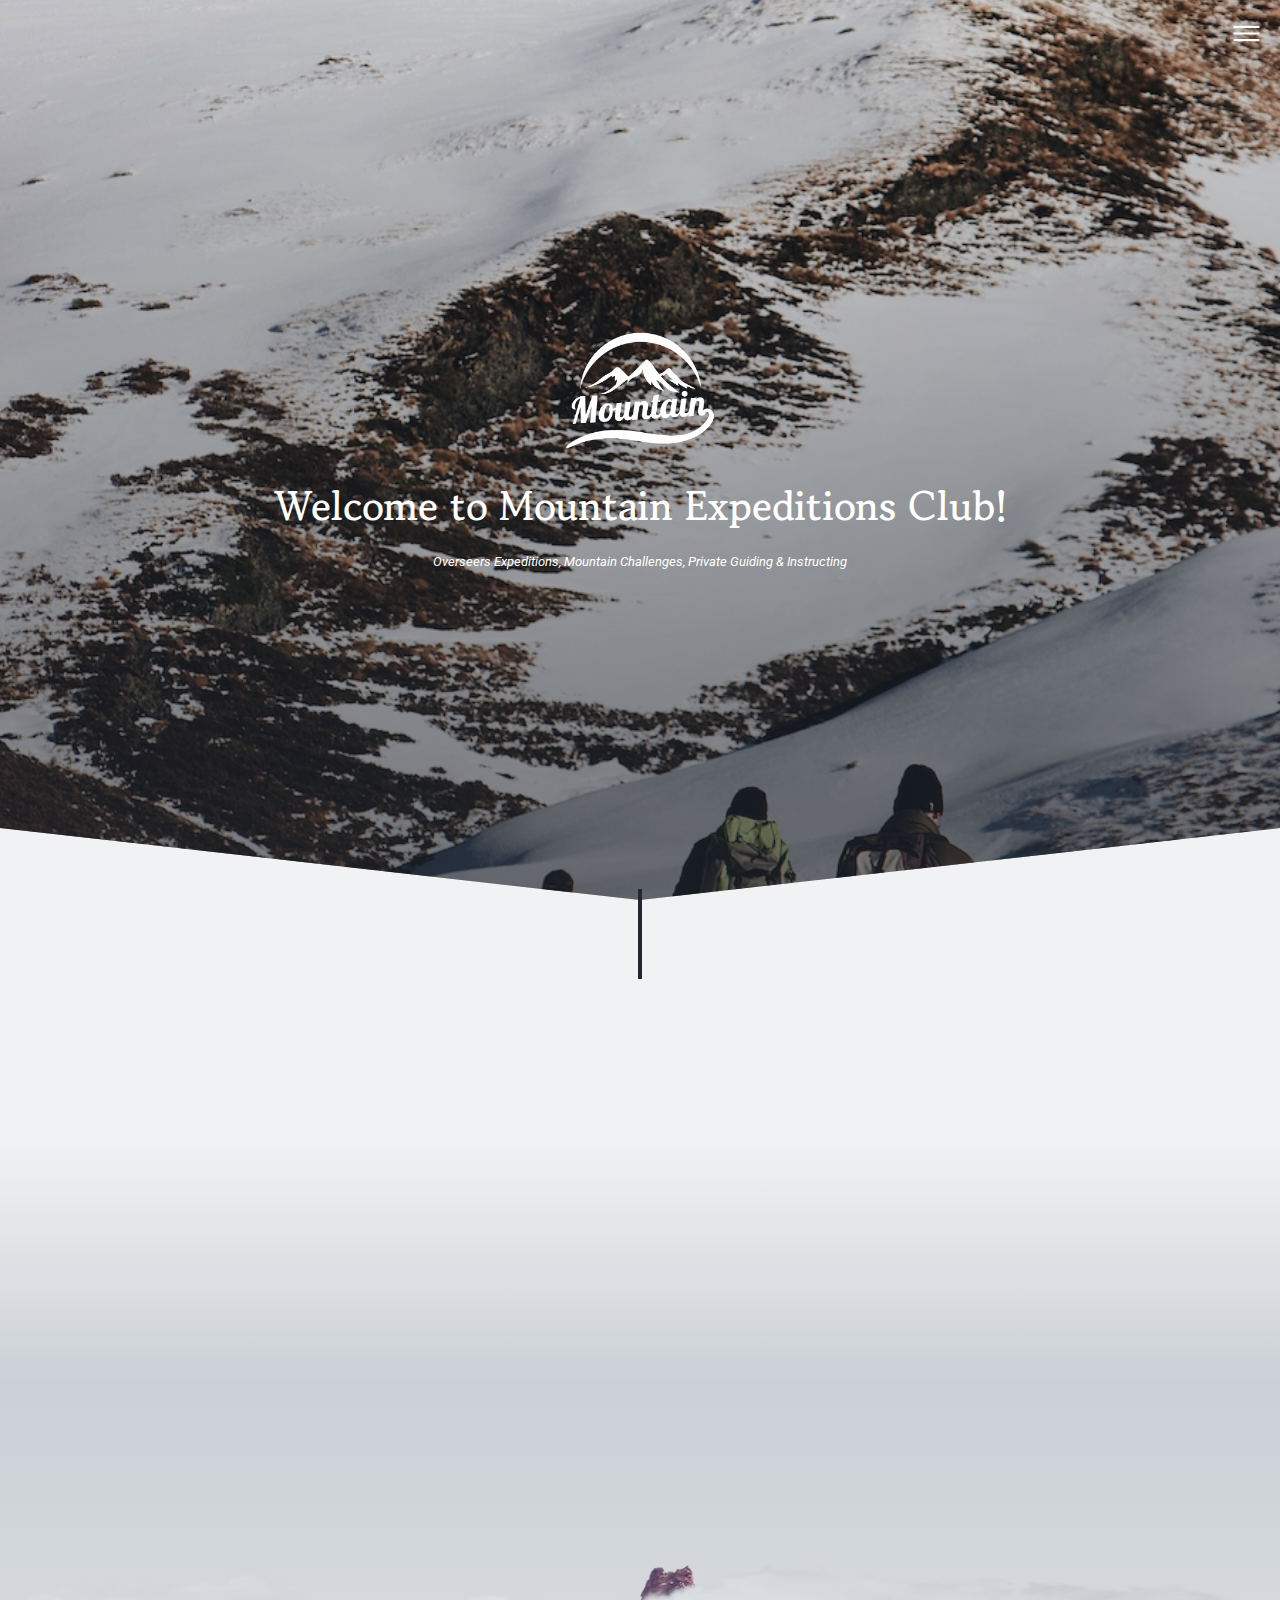
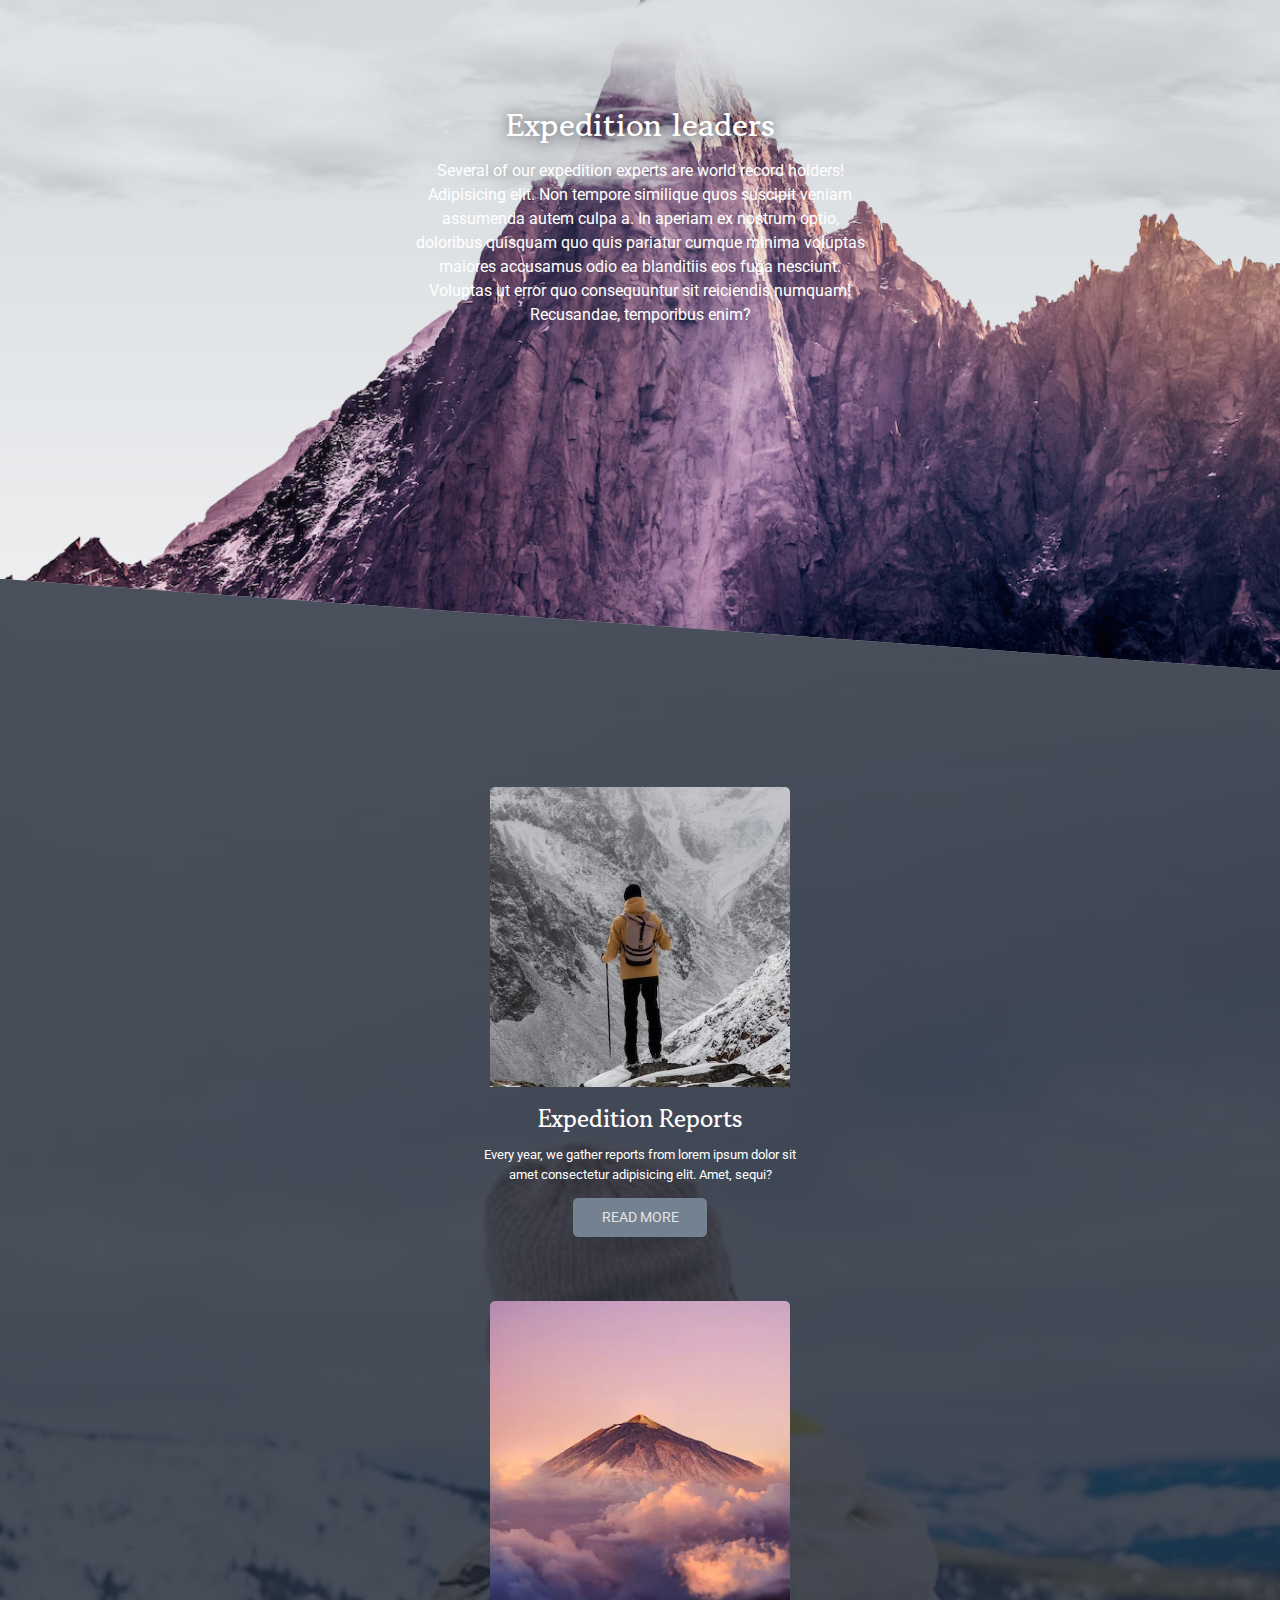
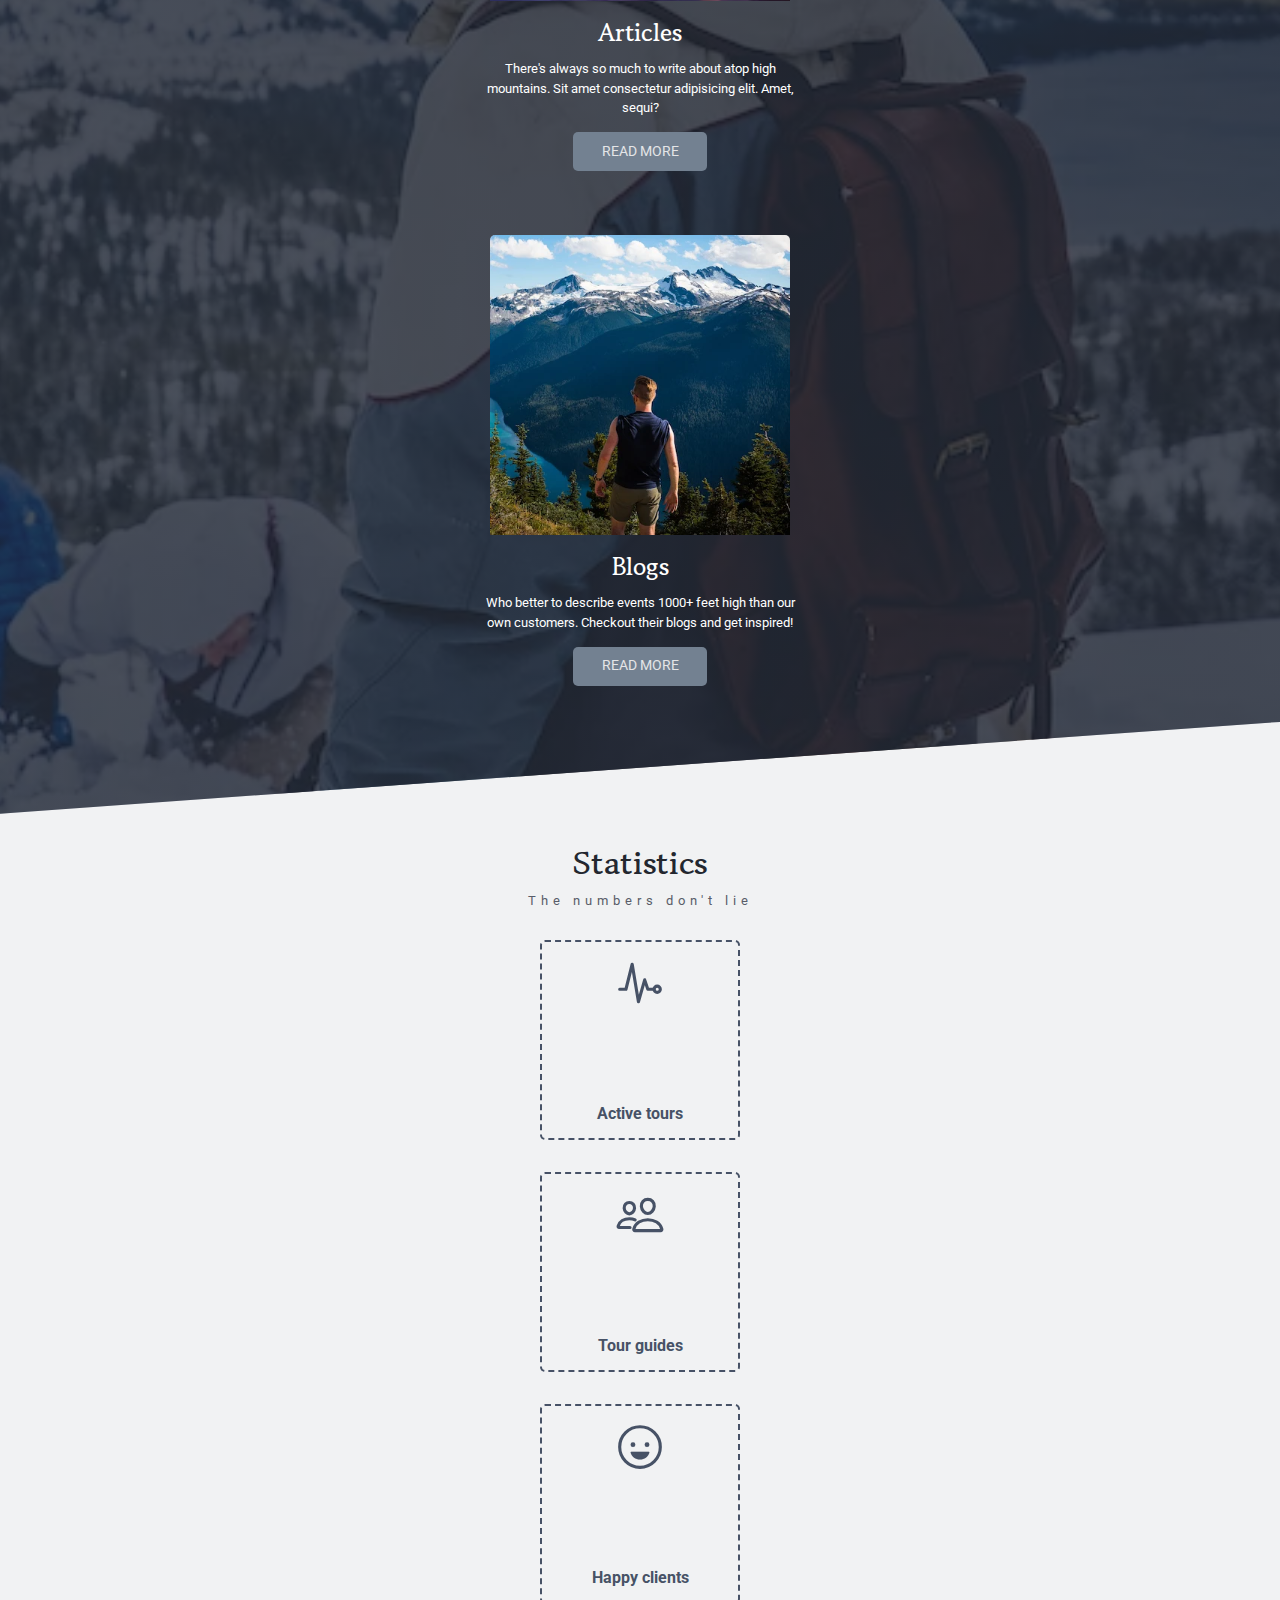
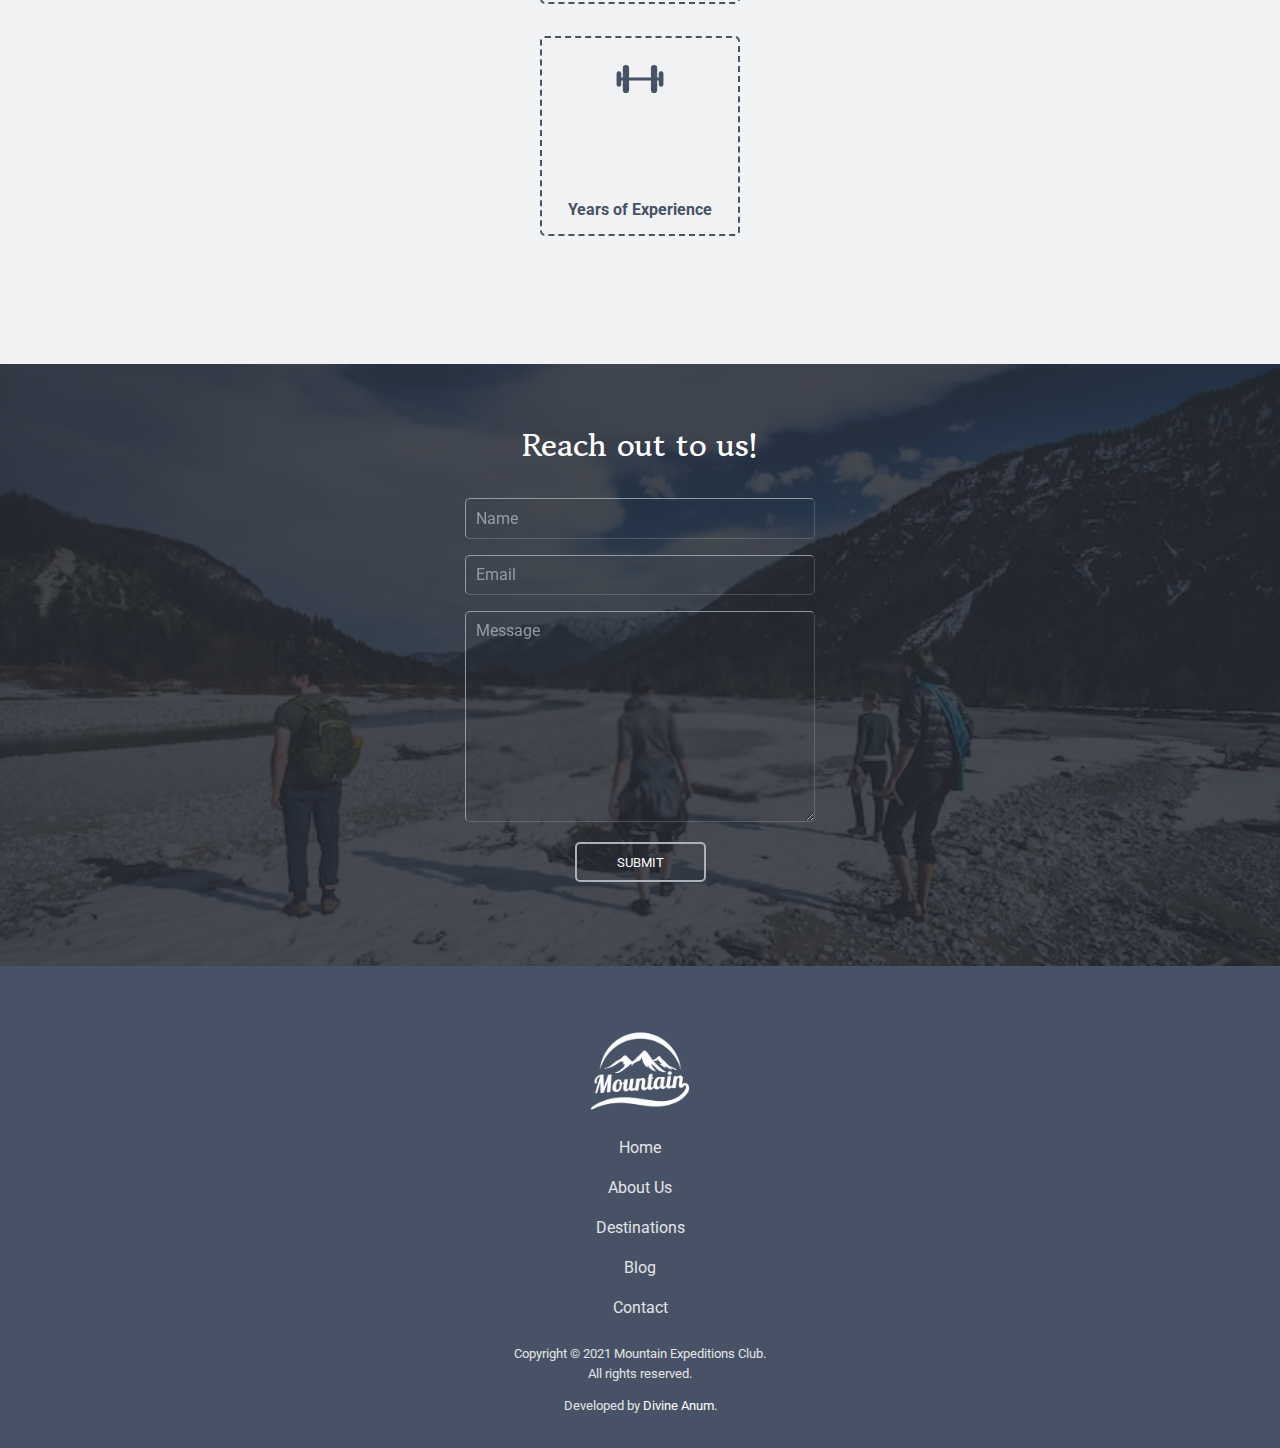
==== commit 6bcdc7d3: "added back to top button and its observer" ====
--- a/index.html
+++ b/index.html
@@ -37,28 +37,33 @@
             
             <div class="header__banner">
                 <div class="container header__banner-text-wrapper">
-                    <img src="./assets/logos/mountain-logo-white.png" class="header__banner-logo" alt="">
-                    <h1 class="header__heading">Welcome to Mountain Expeditions Club!</h1>
-                    <p class="header__intro-text">Overseers Expeditions, Mountain Challenges, Private Guiding & Instructing</p>
+                    <img class="header__banner-logo fade fade-in-top delay-1" src="./assets/logos/mountain-logo-white.png" alt="">
+                    <h1 class="header__heading fade fade-in-left delay-1 delay-2">Welcome to Mountain Expeditions Club!</h1>
+                    <p class="header__intro-text fade fade-in-bottom delay-2">Overseers Expeditions, Mountain Challenges, Private Guiding & Instructing</p>
                 </div>
             </div>
         </header>
         <!-- End Header: Navbar, Banner -->
+
+        <!-- Had to put it outside to prevent clipping -->
+        <a class="back-to-top-btn" href="#">
+            <svg class="back-to-top-icon" xmlns="http://www.w3.org/2000/svg" viewBox="0 0 512 512"><title>ionicons-v5-b</title><path d="M414,321.94,274.22,158.82a24,24,0,0,0-36.44,0L98,321.94c-13.34,15.57-2.28,39.62,18.22,39.62H395.82C416.32,361.56,427.38,337.51,414,321.94Z"/></svg>
+        </a>
         
         <!-- About Section -->
         <section class="about">
             <div class="container">
-                <h2 class="about__heading">About Us</h2>
+                <h2 class="about__heading fade fade-in-bottom">About Us</h2>
                 <div class="row">
                     <div class="col">
-                        <p class="about__text"><strong>Mountain Expedition</strong> is a fast growing Swiss-based group founded
+                        <p class="about__text fade fade-in-left delay-p3"><strong>Mountain Expedition</strong> is a fast growing Swiss-based group founded
                             by an extraterrestrial. Lorem ipsum dolor sit amet consectetur adipisicing elit. Totam, quas.
                         </p>
-                        <p class="about__text">Our work <strong>culture</strong> is second to none dolor, sit amet consectetur adipisicing elit. Inventore delectus aliquid, similique error ratione nisi.</p>
+                        <p class="about__text fade fade-in-right delay-p4">Our work <strong>culture</strong> is second to none dolor, sit amet consectetur adipisicing elit. Inventore delectus aliquid, similique error ratione nisi.</p>
                     </div>
                     <div class="col">
-                        <p class="about__text">We <strong>prioritize</strong> customer satisfaction dolor sit amet consectetur adipisicing elit. Rem itaque nostrum quod iusto! Sint amet adipisci modi voluptatum iste qui. Maxime ex temporibus vitae praesentium dolorum quas sed inventore dolore?</p>
-                        <a href="#" class="about__about-btn">Read More</a>
+                        <p class="about__text fade fade-in-bottom delay-p4">We <strong>prioritize</strong> customer satisfaction dolor sit amet consectetur adipisicing elit. Rem itaque nostrum quod iusto! Sint amet adipisci modi voluptatum iste qui. Maxime ex temporibus vitae praesentium dolorum quas sed inventore dolore?</p>
+                        <a href="#" class="about__about-btn fade fade-in-right delay-p4">Read More</a>
                     </div>
                 </div>
             </div>
--- a/style.css
+++ b/style.css
@@ -27,6 +27,9 @@
     margin: 0;
     box-sizing: border-box;
 }
+html{
+    scroll-behavior: smooth;
+}
 body {
     font-family: var(--ff-primary);
     background: hsl(220, 6%, 95%);
@@ -58,15 +61,53 @@
 .no-scroll{
     overflow: hidden;
 }
+.fade-in-left,
+.fade-in-right,
+.fade-in-top,
+.fade-in-bottom{
+    opacity: 0;
+    transition: transform .4s, opacity .4s;
+}
+.fade-in-left{
+    transform: translateX(-20px);
+}
+.fade-in-right{
+    transform: translateX(20px);
+}
+.fade-in-top{
+    transform: translateY(-20px);
+}
+.fade-in-bottom{
+    transform: translateY(20px);
+}
+.delay-p5{
+    transition-delay: .5s;
+}
+.delay-p4{
+    transition-delay: .4s;
+}
+.delay-p3{
+    transition-delay: .3s;
+}
+.delay-1{
+    transition-delay: 1s;
+}
+.delay-2{
+    transition-delay: 2s;
+}
+.appear{
+    opacity: 1;
+    transform: translate(0);
+}
 /*=================
 Animations
 =================*/
-@keyframes fade-in {
-    to {
+/* @keyframes fade-in { */
+    /* to {
         opacity: 1;
         transform: translate(0);
     }
-}
+} */
 @keyframes clouds {
     from {
         background-position: 50% 0%;
@@ -166,10 +207,9 @@
 .header.nav-active .header__toggle-icon .line3{
     transform: translate(30%, 0%) rotateZ(-41deg);
 }
-.header__nav-list-container.nav-active{
-    /* transform: scale(1); */
-    /* opacity: 1; */
-}
+/* .header__nav-list-container.nav-active{ */
+
+/* } */
 
 
 .header__banner {
@@ -183,28 +223,43 @@
     display: block;
     width: 150px;
     margin: 0 auto;
-    transform: translateY(-20px);
-    opacity: 0;
-    animation: fade-in 1s ease-out forwards;
 }
 .header__banner-text-wrapper {
     text-align: center;
 }
 .header__heading {
     font-size: 2.5rem;
-    opacity: 0;
     margin-top: 2rem;
-    transform: translateX(-20px);
-    animation: fade-in 1s ease-out forwards 1s;
 }
 .header__intro-text {
+    margin-top: 1.5rem;
     font-family: var(--ff-primary);
     font-size: 0.8125rem;
     font-style: italic;
+}
+.back-to-top-btn{
+    display: flex;
+    justify-content: center;
+    place-items: center;
+    position: fixed;
+    bottom: .6rem;
+    right: .6rem;
+    width: 40px;
+    height: 40px;
+    background: var(--clr-black);
+    border-radius: 50%;
+    z-index: 99;
     opacity: 0;
-    transform: translateY(20px);
-    animation: fade-in 1s ease-out forwards 2s;
-    margin-top: 1.5rem;
+    transform: translateY(10px);
+    transition: transform .4s, opacity .4s;
+}
+.back-to-top-btn.active{
+    opacity: 1;
+    transform: translateY(0);
+}
+.back-to-top-icon{
+    fill: var(--clr-white);
+    width: 30px;
 }
 /*=================
 About Us Section
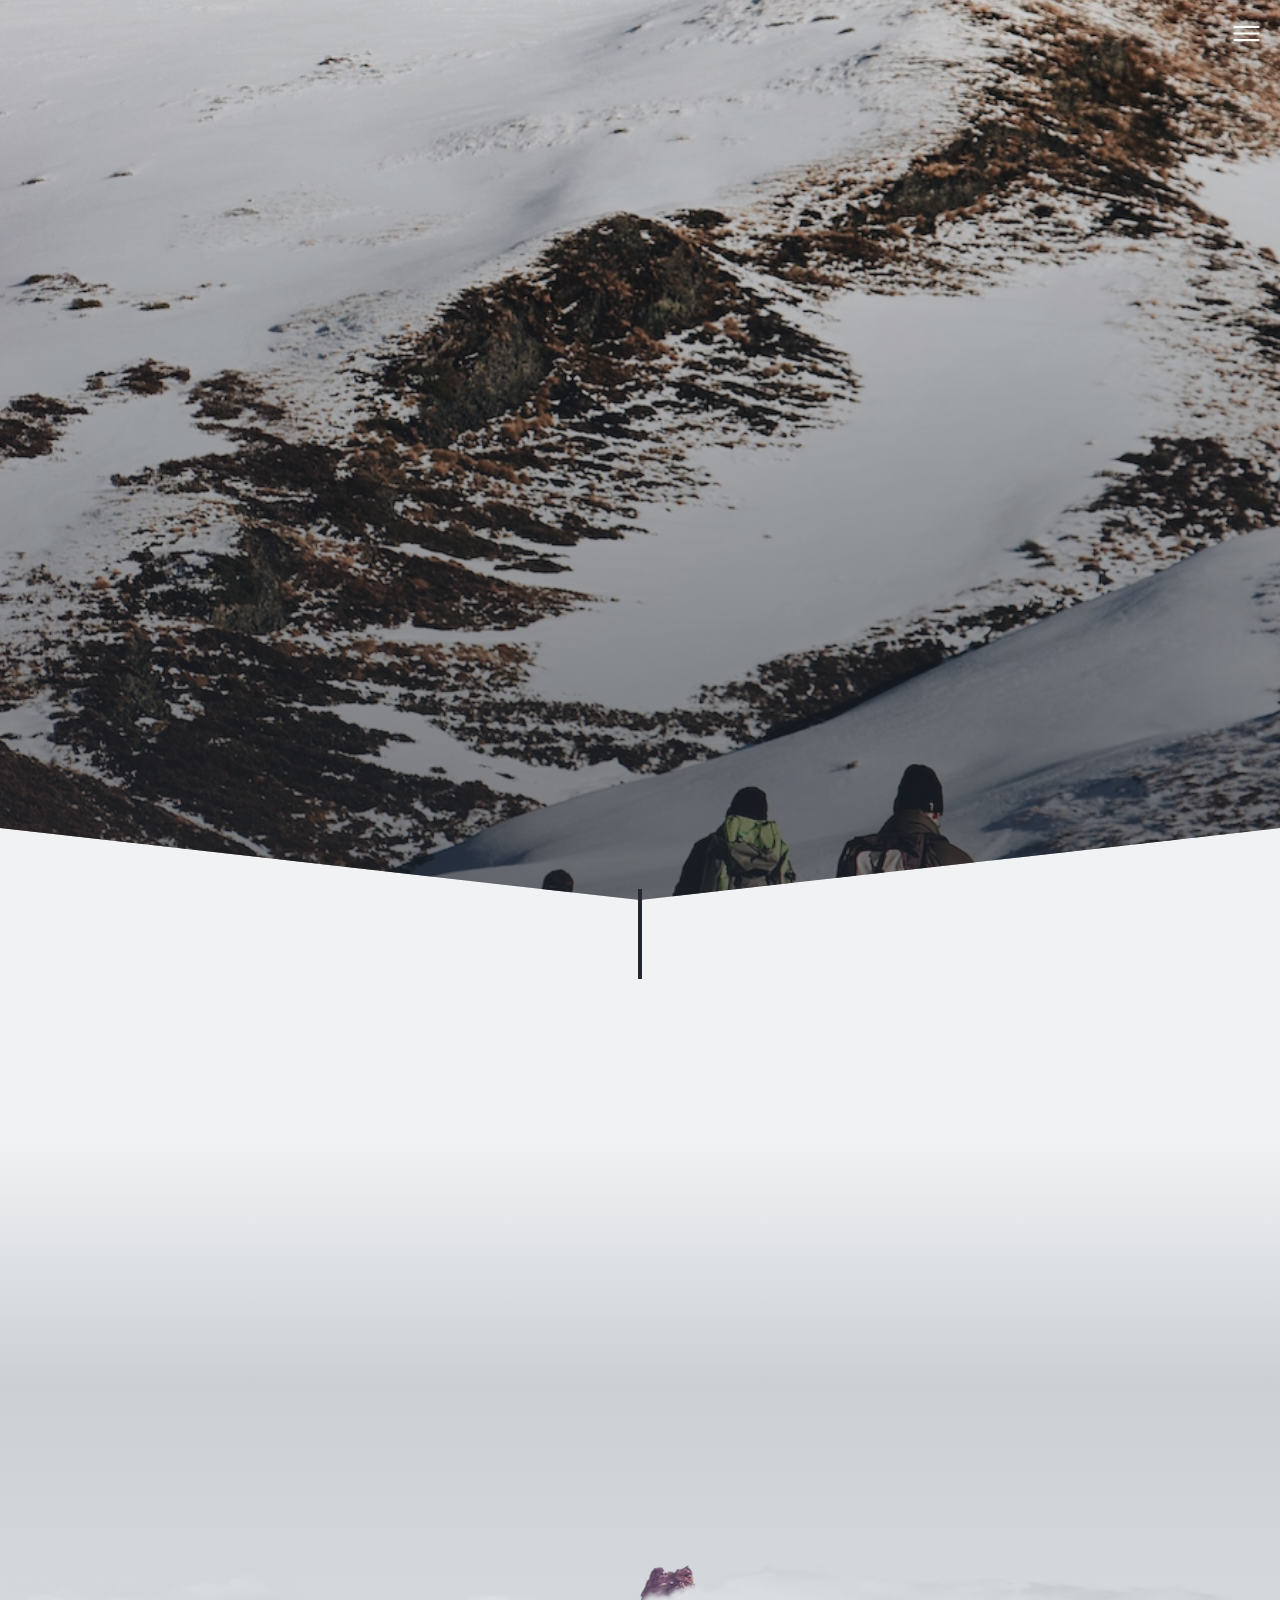
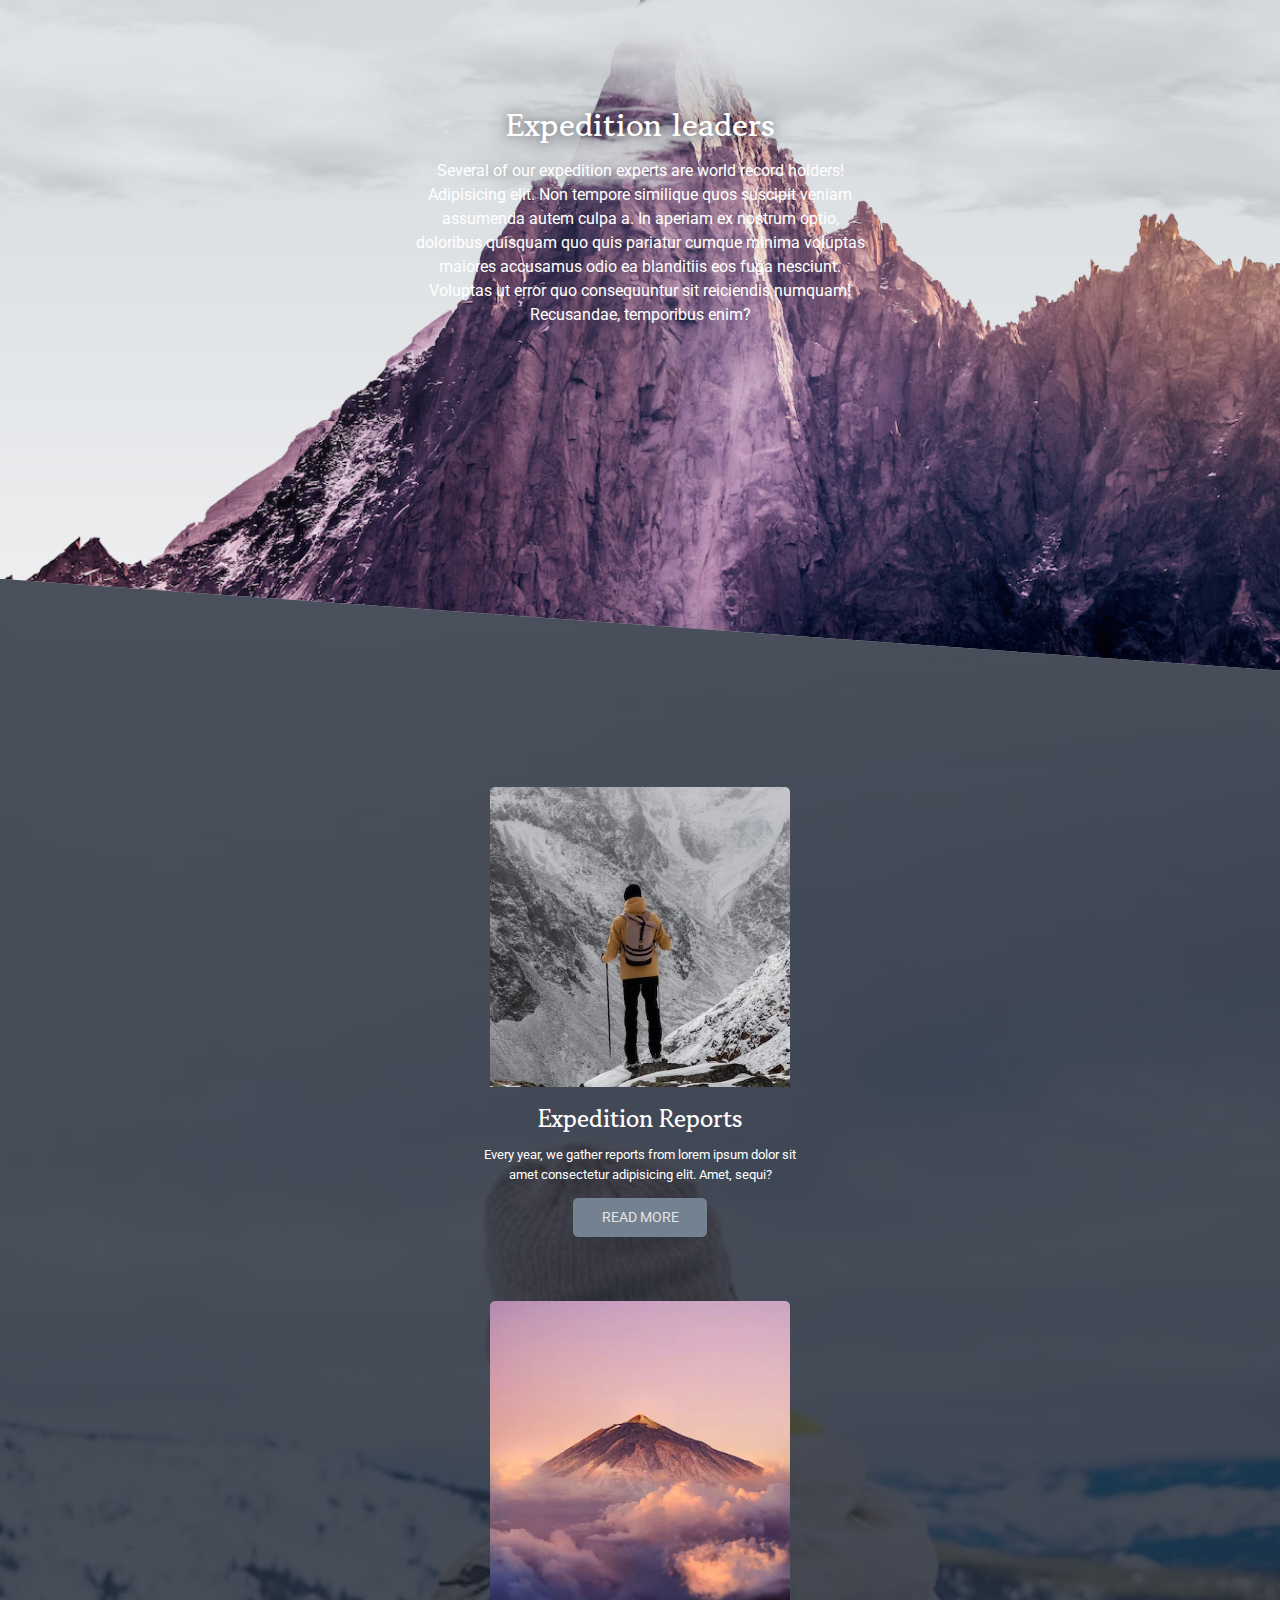
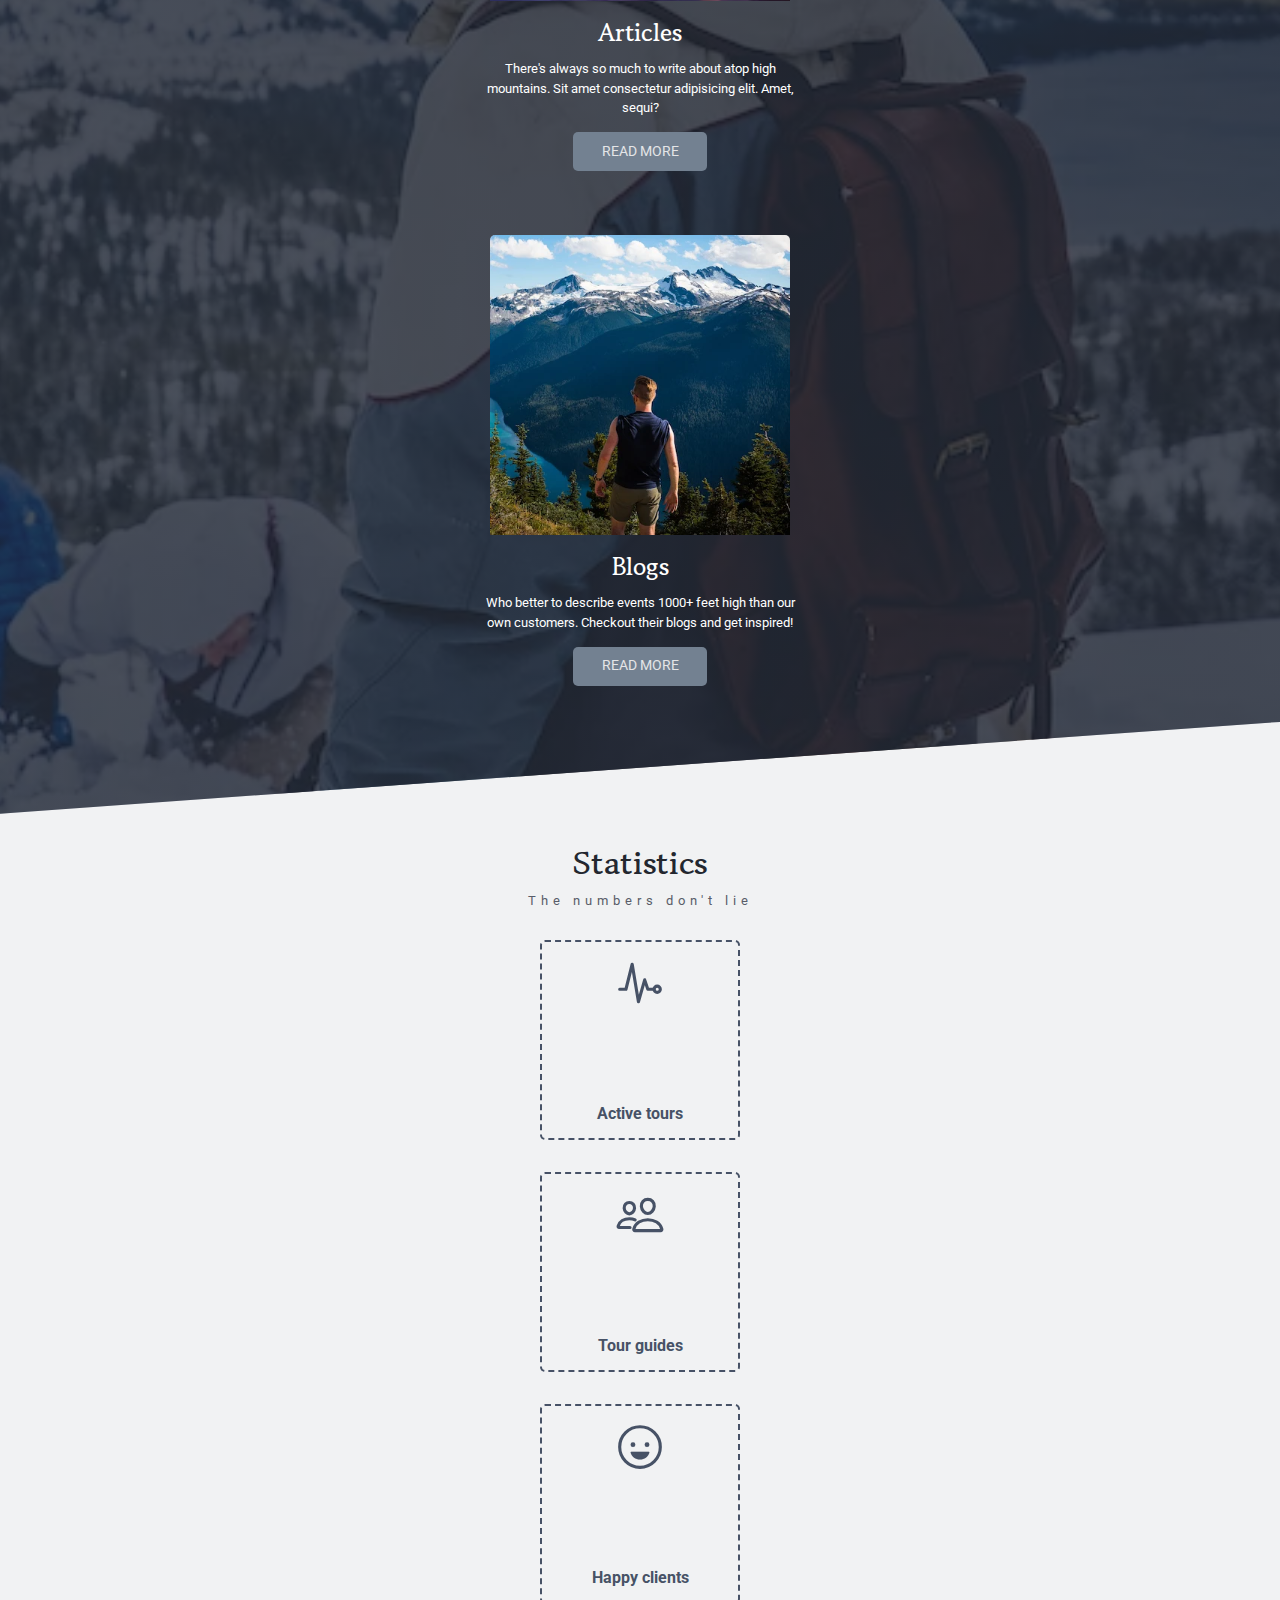
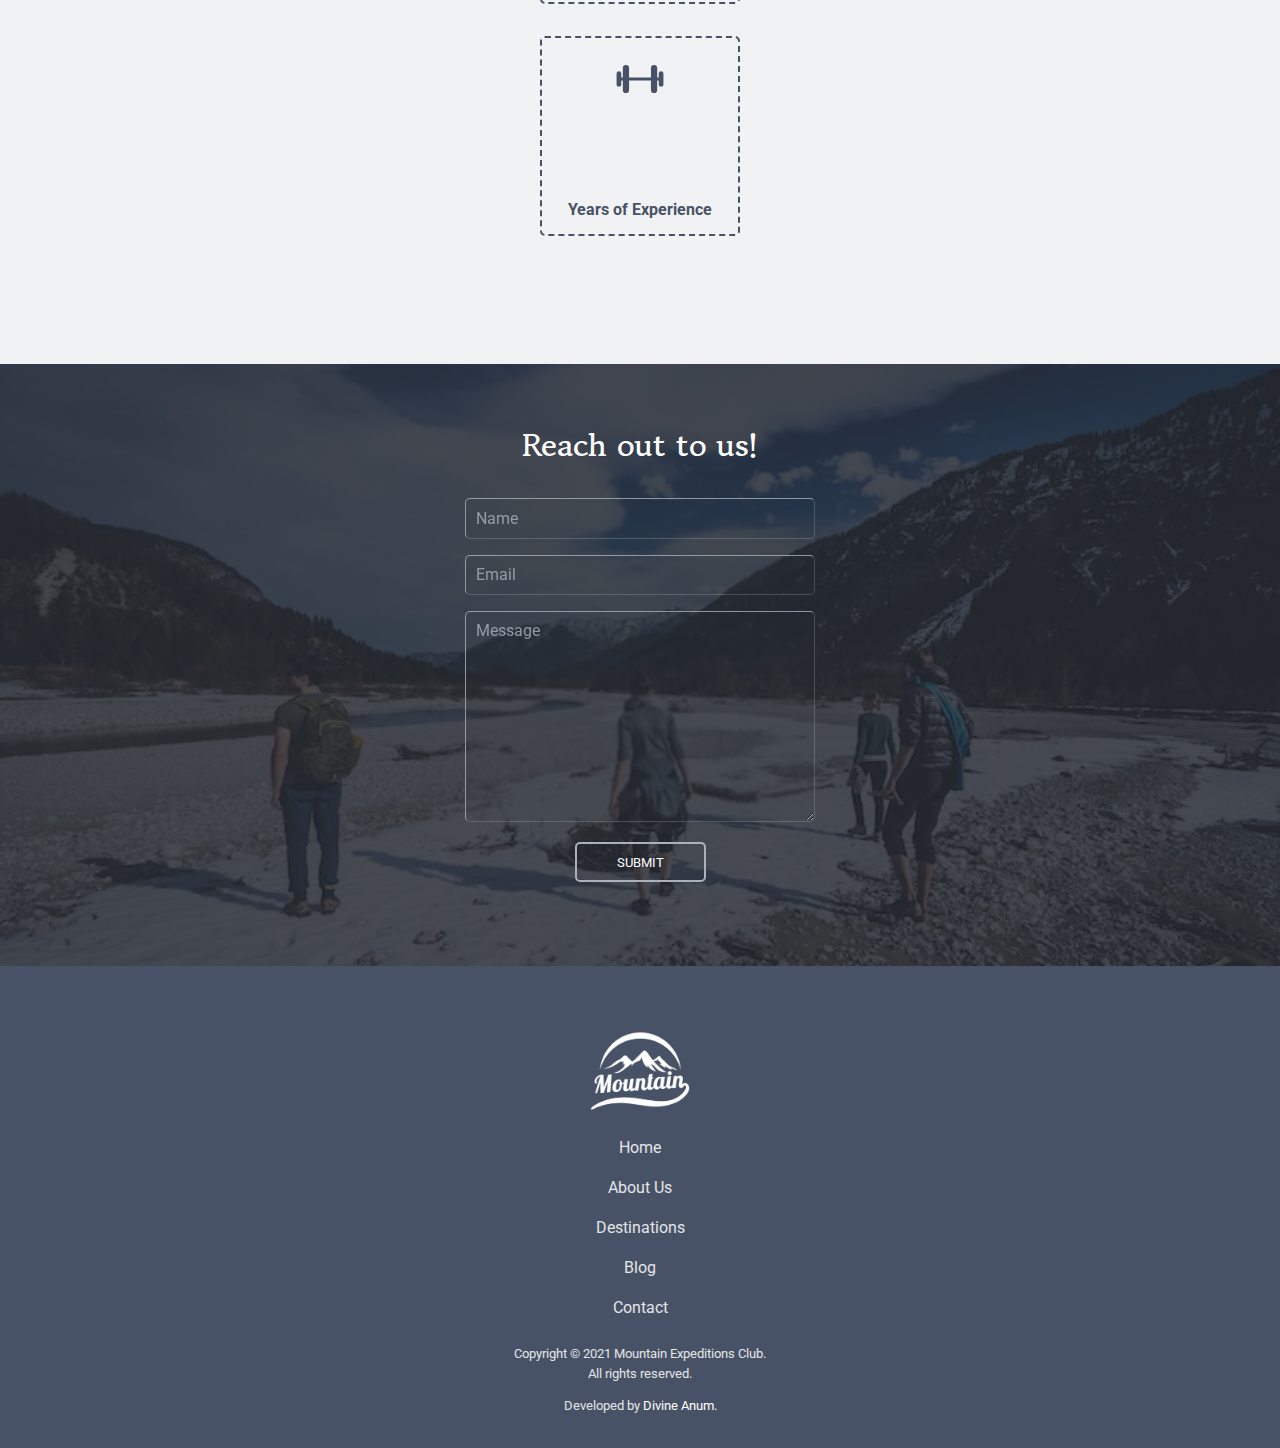
==== commit cfd1eb9a: "additions for banner transitions and back-to-top button" ====
--- a/index.html
+++ b/index.html
@@ -37,9 +37,9 @@
             
             <div class="header__banner">
                 <div class="container header__banner-text-wrapper">
-                    <img class="header__banner-logo fade fade-in-top delay-1" src="./assets/logos/mountain-logo-white.png" alt="">
-                    <h1 class="header__heading fade fade-in-left delay-1 delay-2">Welcome to Mountain Expeditions Club!</h1>
-                    <p class="header__intro-text fade fade-in-bottom delay-2">Overseers Expeditions, Mountain Challenges, Private Guiding & Instructing</p>
+                    <img class="header__banner-logo banner fade-in-top" src="./assets/logos/mountain-logo-white.png" alt="">
+                    <h1 class="header__heading banner fade-in-left delay-p5">Welcome to Mountain Expeditions Club!</h1>
+                    <p class="header__intro-text banner fade-in-bottom delay-1">Overseers Expeditions, Mountain Challenges, Private Guiding & Instructing</p>
                 </div>
             </div>
         </header>
@@ -133,12 +133,12 @@
                     </article>
                     <article class="statistics__card">
                         <svg class="statistics__icon" xmlns="http://www.w3.org/2000/svg" viewBox="0 0 512 512"><title>ionicons-v5-p</title><circle cx="184" cy="232" r="24"/><path d="M256.05,384c-45.42,0-83.62-29.53-95.71-69.83A8,8,0,0,1,168.16,304H343.85a8,8,0,0,1,7.82,10.17C339.68,354.47,301.47,384,256.05,384Z"/><circle cx="328" cy="232" r="24"/><circle cx="256" cy="256" r="208" style="fill:none;stroke-miterlimit:10;stroke-width:32px"/></svg>
-                        <span class="statistics__number" data-target="1200"></span>
+                        <span class="statistics__number" data-target="947"></span>
                         <span class="statistics__desc">Happy clients</span>
                     </article>
                     <article class="statistics__card">
                         <svg class="statistics__icon" xmlns="http://www.w3.org/2000/svg" viewBox="0 0 512 512"><title>ionicons-v5-p</title><line x1="48" y1="256" x2="464" y2="256" style="fill:none;stroke-linecap:round;stroke-linejoin:round;stroke-width:32px"/><rect x="384" y="128" width="32" height="256" rx="16" ry="16" style="fill:none;stroke-linecap:round;stroke-linejoin:round;stroke-width:32px"/><rect x="96" y="128" width="32" height="256" rx="16" ry="16" style="fill:none;stroke-linecap:round;stroke-linejoin:round;stroke-width:32px"/><rect x="32" y="192" width="16" height="128" rx="8" ry="8" style="fill:none;stroke-linecap:round;stroke-linejoin:round;stroke-width:32px"/><rect x="464" y="192" width="16" height="128" rx="8" ry="8" style="fill:none;stroke-linecap:round;stroke-linejoin:round;stroke-width:32px"/></svg>
-                        <span class="statistics__number" data-target="59"></span>
+                        <span class="statistics__number" data-target="68"></span>
                         <span class="statistics__desc">Years of Experience</span>
                     </article>
                 </div>
--- a/style.css
+++ b/style.css
@@ -27,7 +27,7 @@
     margin: 0;
     box-sizing: border-box;
 }
-html{
+html {
     scroll-behavior: smooth;
 }
 body {
@@ -58,56 +58,56 @@
 .row {
     display: flex;
 }
-.no-scroll{
+.no-scroll {
     overflow: hidden;
 }
 .fade-in-left,
 .fade-in-right,
 .fade-in-top,
-.fade-in-bottom{
+.fade-in-bottom {
     opacity: 0;
-    transition: transform .4s, opacity .4s;
-}
-.fade-in-left{
+    transition: transform 0.5s, opacity 0.5s;
+}
+.fade-in-left {
     transform: translateX(-20px);
 }
-.fade-in-right{
+.fade-in-right {
     transform: translateX(20px);
 }
-.fade-in-top{
+.fade-in-top {
     transform: translateY(-20px);
 }
-.fade-in-bottom{
+.fade-in-bottom {
     transform: translateY(20px);
 }
-.delay-p5{
-    transition-delay: .5s;
-}
-.delay-p4{
-    transition-delay: .4s;
-}
-.delay-p3{
-    transition-delay: .3s;
-}
-.delay-1{
+.delay-p5 {
+    transition-delay: 0.5s;
+}
+.delay-p4 {
+    transition-delay: 0.4s;
+}
+.delay-p3 {
+    transition-delay: 0.3s;
+}
+.delay-1 {
     transition-delay: 1s;
 }
-.delay-2{
+.delay-2p5{
+    transition-delay: 2.5s;
+}
+.delay-2 {
     transition-delay: 2s;
 }
-.appear{
+.delay-2p5 {
+    transition-delay: 2.5s;
+}
+.appear {
     opacity: 1;
     transform: translate(0);
 }
 /*=================
 Animations
 =================*/
-/* @keyframes fade-in { */
-    /* to {
-        opacity: 1;
-        transform: translate(0);
-    }
-} */
 @keyframes clouds {
     from {
         background-position: 50% 0%;
@@ -116,6 +116,16 @@
         background-position: -550% 0%;
     }
 }
+@keyframes pulse {
+    from {
+        transform: scale(1);
+        opacity: .75;
+    }
+    to {
+        transform: scale(1.4);
+        opacity: 0;
+    }
+}
 /*=================
 Main Header
 =================*/
@@ -126,9 +136,9 @@
     justify-content: center;
     align-items: center;
     transform: translateX(0);
-    transition: transform .6s;
-}
-.header::before{
+    transition: transform 0.6s;
+}
+.header::before {
     background: linear-gradient(to top, hsla(220, 15%, 16%, 0.6), hsla(220, 15%, 16%, 0.1)), url("./assets/images/mobile/hero.webp") no-repeat center / cover;
     clip-path: polygon(0 0, 100% 0, 100% 92%, 50% 100%, 0 92%);
     overflow: hidden;
@@ -147,12 +157,12 @@
     top: 1rem;
     right: 1rem;
     transform: translateX(0);
-    transition: transform .6s;
+    transition: transform 0.6s;
 }
 .header__toggle-icon {
     width: 35px;
     stroke: white;
-    transition: stroke .6s;
+    transition: stroke 0.6s;
 }
 .header__nav-list-container {
     position: absolute;
@@ -164,53 +174,53 @@
     transform: scale(0);
     opacity: 0;
     transform-origin: top right;
-    transition: transform .4s ease,
-    opacity .4s;
-}
-.header__nav-list{
+    transition: transform 0.4s ease, opacity 0.4s;
+}
+.header__nav-list {
     list-style-type: none;
     background: var(--clr-primary);
     padding: 2em;
 }
-.header__nav-list-item{
-    padding: .5em 0;
-}
-.header__nav-list-item a{
-    color: white;
-}
-.header.nav-active{
+.header__nav-list-item {
+    padding: 0.5em 0;
+}
+.header__nav-list-item a {
+    color: white;
+}
+.header.nav-active {
     transform: translateX(-100%);
 }
-.header.nav-active .header__toggle-btn{
+.header.nav-active .header__toggle-btn {
     transform: translateX(calc(100% + 2rem));
 }
-.header.nav-active .header__toggle-icon{
+.header.nav-active .header__toggle-icon {
     stroke: var(--clr-primary);
 }
-.header__toggle-icon .line1, .line2, .line3{
+.header__toggle-icon .line1,
+.line2,
+.line3 {
     transform: rotateZ(0deg);
-    transition: transform .5s ease;
-}
-.line1{
+    transition: transform 0.5s ease, opacity 0.5s ease;
+}
+.line1 {
     transform-origin: left top;
 }
-.line3{
+.line3 {
     transform-origin: left bottom;
 }
-.header.nav-active .header__toggle-icon .line1{
+.header.nav-active .header__toggle-icon .line1 {
     transform: translate(30%, -13%) rotateZ(41deg);
 }
-.header.nav-active .header__toggle-icon .line2{
+.header.nav-active .header__toggle-icon .line2 {
     width: 0;
     opacity: 0;
 }
-.header.nav-active .header__toggle-icon .line3{
+.header.nav-active .header__toggle-icon .line3 {
     transform: translate(30%, 0%) rotateZ(-41deg);
 }
 /* .header__nav-list-container.nav-active{ */
 
 /* } */
-
 
 .header__banner {
     display: flex;
@@ -237,13 +247,13 @@
     font-size: 0.8125rem;
     font-style: italic;
 }
-.back-to-top-btn{
+.back-to-top-btn {
     display: flex;
     justify-content: center;
     place-items: center;
     position: fixed;
-    bottom: .6rem;
-    right: .6rem;
+    bottom: 0.6rem;
+    right: 0.6rem;
     width: 40px;
     height: 40px;
     background: var(--clr-black);
@@ -251,13 +261,27 @@
     z-index: 99;
     opacity: 0;
     transform: translateY(10px);
-    transition: transform .4s, opacity .4s;
-}
-.back-to-top-btn.active{
+    transition: transform 0.4s, opacity 0.4s;
+}
+.back-to-top-btn::before{
+    content: "";
+    position: absolute;
+    top: 0;
+    left: 0;
+    width: 100%;
+    height: 100%;
+    border-radius: 50%;
+    z-index: -1;
+}
+.back-to-top-btn.active {
     opacity: 1;
     transform: translateY(0);
 }
-.back-to-top-icon{
+.back-to-top-btn.active::before {
+    background: var(--clr-primary-light);
+    animation: pulse 3s ease infinite;
+}
+.back-to-top-icon {
     fill: var(--clr-white);
     width: 30px;
 }
@@ -278,9 +302,9 @@
     height: 90px;
     width: 4px;
     background: var(--clr-black);
-    transition: opacity .6s;
-}
-#body.no-scroll .about::before{
+    transition: opacity 0.6s;
+}
+#body.no-scroll .about::before {
     opacity: 0;
 }
 .about__heading {
@@ -323,7 +347,7 @@
     background: linear-gradient(hsla(212, 12%, 51%, 0.3), hsla(212, 12%, 51%, 0));
     overflow: hidden;
 }
-.leaders .container{
+.leaders .container {
     z-index: 2;
 }
 .leaders__logo {
@@ -368,7 +392,7 @@
 Activities Section
 =================*/
 .activities {
-    --clr-black: hsla(220, 25%, 16%, .8);
+    --clr-black: hsla(220, 25%, 16%, 0.8);
 
     position: relative;
     padding: 13rem 0 8rem 0;
@@ -376,23 +400,22 @@
     width: 100%;
     color: white;
     text-align: center;
-    background: linear-gradient(90deg, var(--clr-black), var(--clr-black)),
-    url("./assets/images/mobile/snowfield.webp") center /cover no-repeat;
+    background: linear-gradient(90deg, var(--clr-black), var(--clr-black)), url("./assets/images/mobile/snowfield.webp") center / cover no-repeat;
     clip-path: polygon(0 0, 100% 5%, 100% 95%, 0 100%);
     z-index: -1;
 }
 .activities .row {
     display: block;
 }
-.activities__card + .activities__card{
+.activities__card + .activities__card {
     margin-top: 4rem;
 }
-.activities__card-heading{
+.activities__card-heading {
     font-size: 1.5rem;
-    padding-top: .5em;
-}
-.activities__card-excerpt{
-    margin: .8rem auto 0 auto;
+    padding-top: 0.5em;
+}
+.activities__card-excerpt {
+    margin: 0.8rem auto 0 auto;
     font-size: 0.8125rem;
     max-width: 45ch;
 }
@@ -411,15 +434,15 @@
 /*=================
 Statistics Section
 =================*/
-.statistics{
-text-align: center;
-margin-top: 2em;
-}
-.statistics__heading{
+.statistics {
+    text-align: center;
+    margin-top: 2em;
+}
+.statistics__heading {
     font-size: 2rem;
     color: var(--clr-black);
 }
-.statistics__sub-heading{
+.statistics__sub-heading {
     font-family: var(--ff-primary);
     font-weight: 400;
     font-size: 0.8125rem;
@@ -427,16 +450,16 @@
     letter-spacing: 5px;
     color: var(--clr-gray);
 }
-.statistics .row{
-    display: block;
-}
-.statistics__card{
+.statistics .row {
+    display: block;
+}
+.statistics__card {
     display: flex;
     flex-direction: column;
     align-items: center;
-    justify-content:space-between;
+    justify-content: space-between;
     border: 2px dashed var(--clr-primary);
-    padding: .5em 0;
+    padding: 0.5em 0;
     margin: 1em auto;
     width: 200px;
     height: 200px;
@@ -446,22 +469,22 @@
     border-radius: var(--radius);
 }
 .statistics__icon,
-.statistics__icon *{
+.statistics__icon * {
     stroke: var(--clr-primary);
     fill: var(--clr-primary);
 }
-.statistics__icon{
+.statistics__icon {
     display: block;
     width: 50px;
 }
 
-.statistics__number{
+.statistics__number {
     display: block;
     font-size: 3rem;
     font-family: var(--ff-accent);
     color: var(--clr-black);
 }
-.statistics__desc{
+.statistics__desc {
     display: inline-block;
     font-size: 1rem;
     /* font-weight: 300; */
@@ -469,32 +492,31 @@
 /*=================
 Contact Us Section
 =================*/
-.contact-us{
+.contact-us {
     --clr-black: hsla(220, 15%, 16%, 0.8);
-    background: linear-gradient(var(--clr-black), var(--clr-black)),
-    url("./assets/images/mobile/mountain-valley.webp") center / cover no-repeat;
+    background: linear-gradient(var(--clr-black), var(--clr-black)), url("./assets/images/mobile/mountain-valley.webp") center / cover no-repeat;
     margin-top: 8rem;
     padding: 4rem 0;
 }
-.contact-us__heading{
+.contact-us__heading {
     font-size: 2rem;
     color: white;
     text-align: center;
-    padding-bottom: .6em;
+    padding-bottom: 0.6em;
 }
 .contact-us__name-input,
 .contact-us__email-input,
-.contact-us__message-input{
-    --clr-primary-v-light: hsla(215, 11%, 70%, .8);
+.contact-us__message-input {
+    --clr-primary-v-light: hsla(215, 11%, 70%, 0.8);
     display: block;
     background: none;
-    padding: .6em;
+    padding: 0.6em;
     outline: none;
     width: min(100%, 350px);
     margin: 1em auto 0 auto;
     border: 1px solid var(--clr-primary-v-light);
-    border-right-color: hsla(220, 6%, 90%, .2);
-    border-bottom-color: hsla(220, 6%, 90%, .2);
+    border-right-color: hsla(220, 6%, 90%, 0.2);
+    border-bottom-color: hsla(220, 6%, 90%, 0.2);
     border-radius: var(--radius);
     font-family: inherit;
     font-size: 1rem;
@@ -503,14 +525,14 @@
 }
 .contact-us__name-input::placeholder,
 .contact-us__email-input::placeholder,
-.contact-us__message-input::placeholder{
+.contact-us__message-input::placeholder {
     color: var(--clr-primary-v-light);
 }
-.contact-us__submit-btn{
+.contact-us__submit-btn {
     display: block;
     background: transparent;
     margin: 1.5em auto;
-    padding: .8em 3em;
+    padding: 0.8em 3em;
     border: 2px solid var(--clr-primary-v-light);
     border-radius: var(--radius);
     font-family: inherit;
@@ -520,35 +542,35 @@
 /*=================
 Footer
 =================*/
-.footer{
+.footer {
     padding: 4rem 0 2rem 0;
     background: var(--clr-primary);
     color: var(--clr-white);
 }
-.footer__logo{
+.footer__logo {
     width: 100px;
     display: block;
     margin: 0 auto;
 }
-.footer__nav-list{
+.footer__nav-list {
     list-style-type: none;
     margin: 1rem auto;
 }
-.footer__nav-list-item{
-    text-align: center;
-    padding: .5rem 0;
-}
-.footer__nav-list-item a{
+.footer__nav-list-item {
+    text-align: center;
+    padding: 0.5rem 0;
+}
+.footer__nav-list-item a {
     color: var(--clr-white);
 }
 .footer__copyright,
-.footer__developer{
+.footer__developer {
     font-size: 0.8125rem;
     text-align: center;
 }
-.footer__developer{
+.footer__developer {
     padding-top: 1em;
 }
-.footer__developer a{
-    color: white;
-}+.footer__developer a {
+    color: white;
+}
